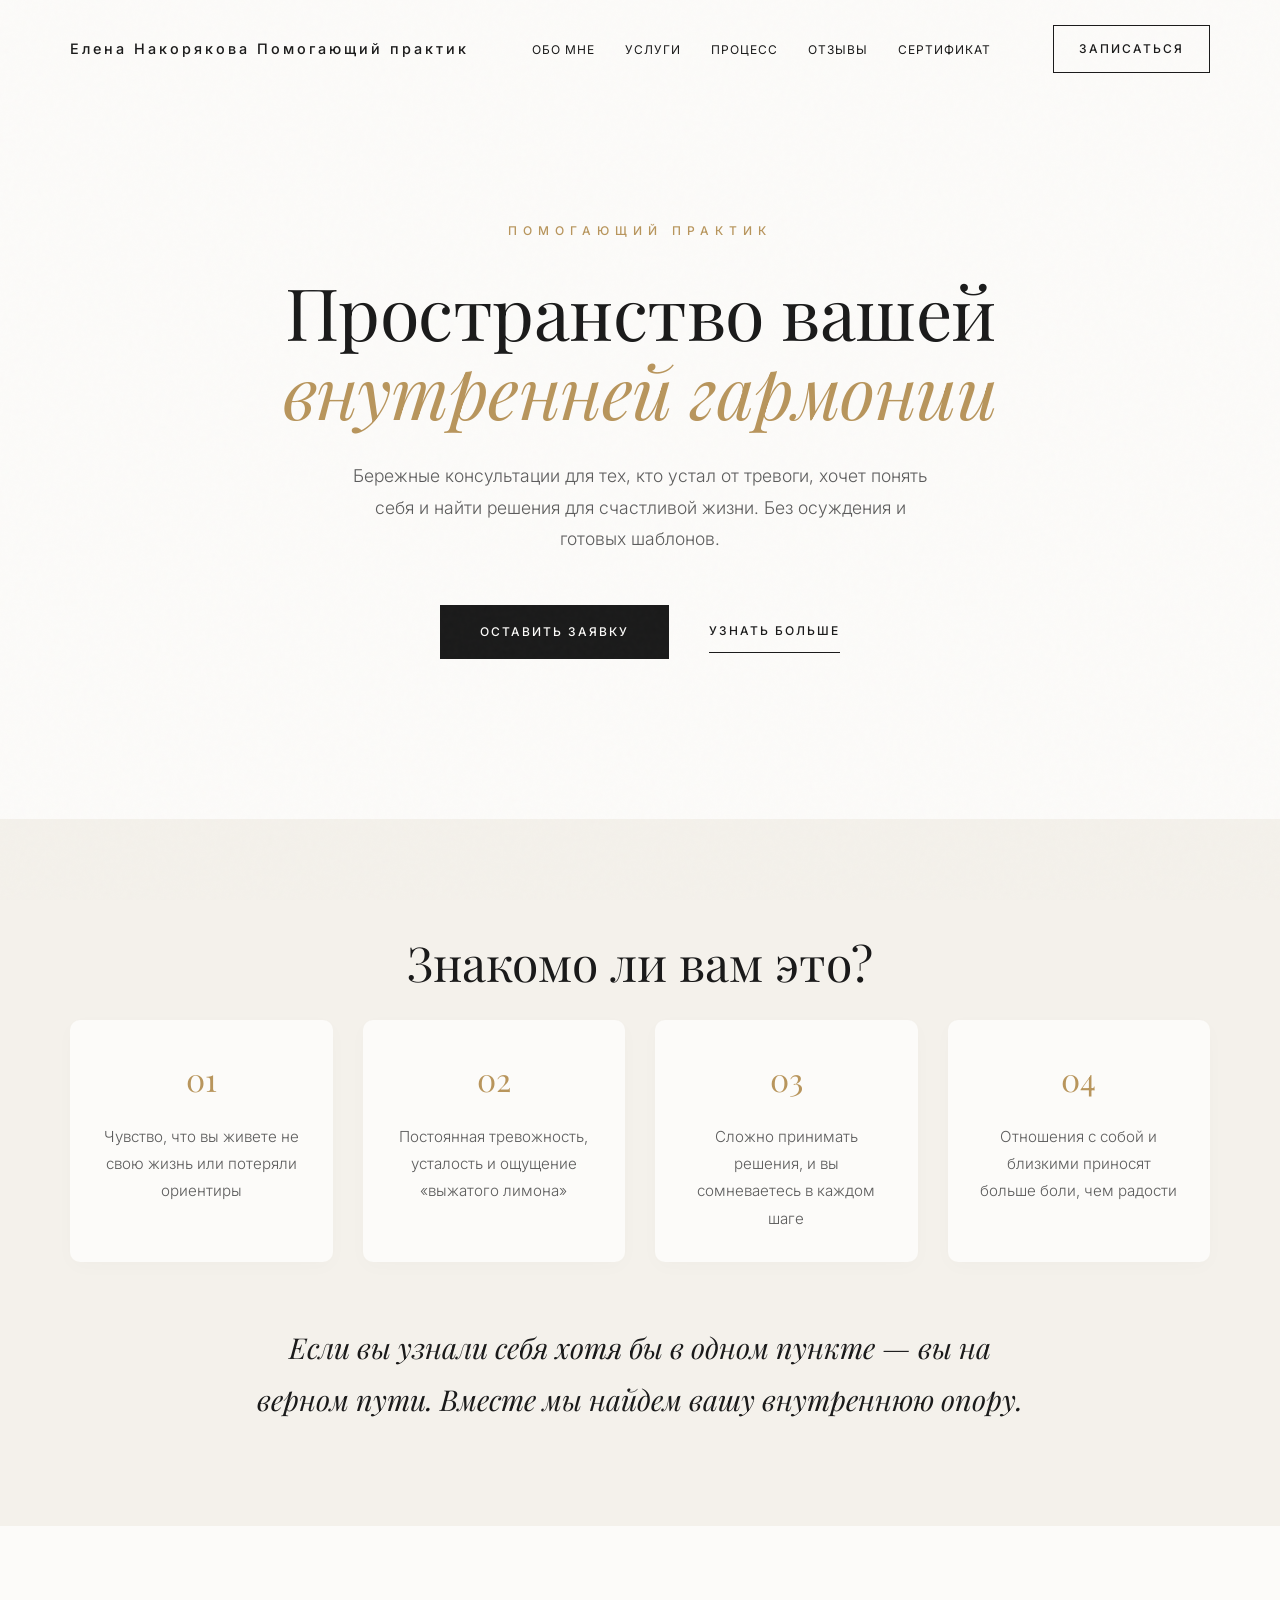
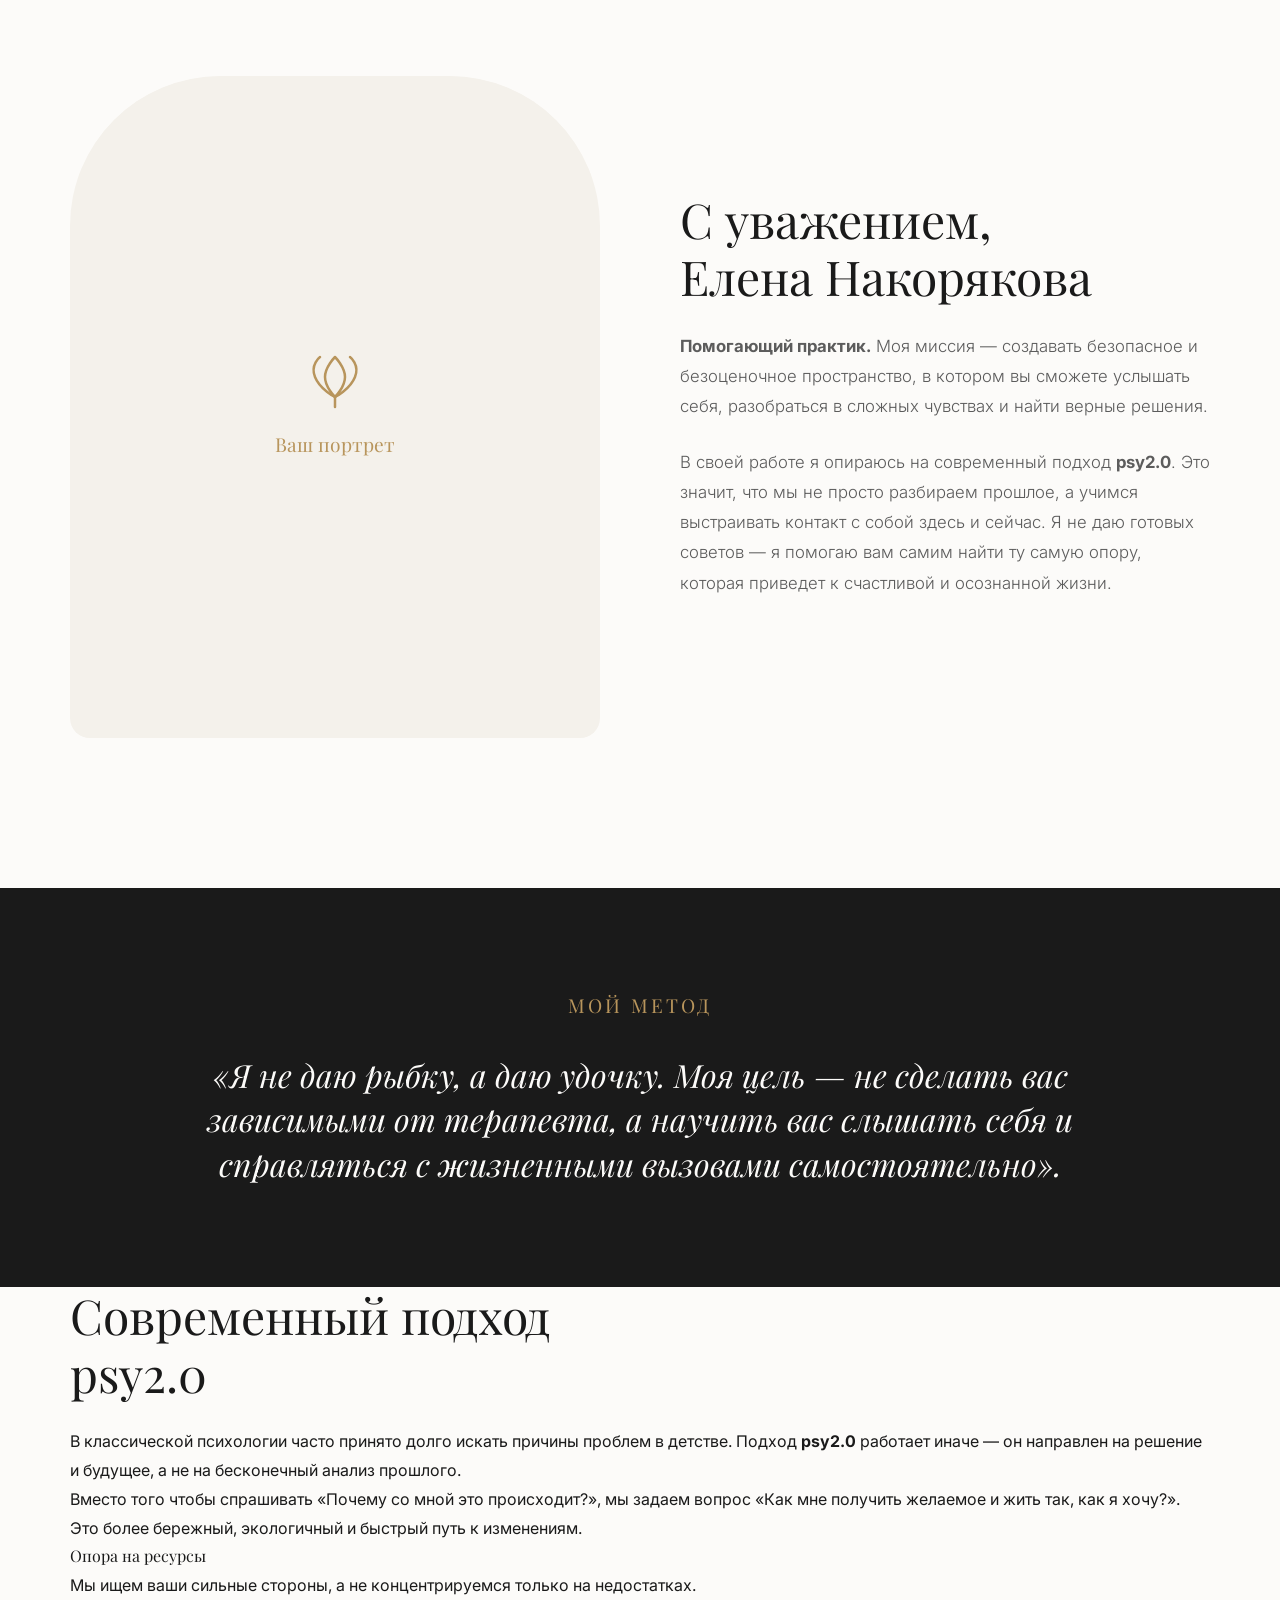
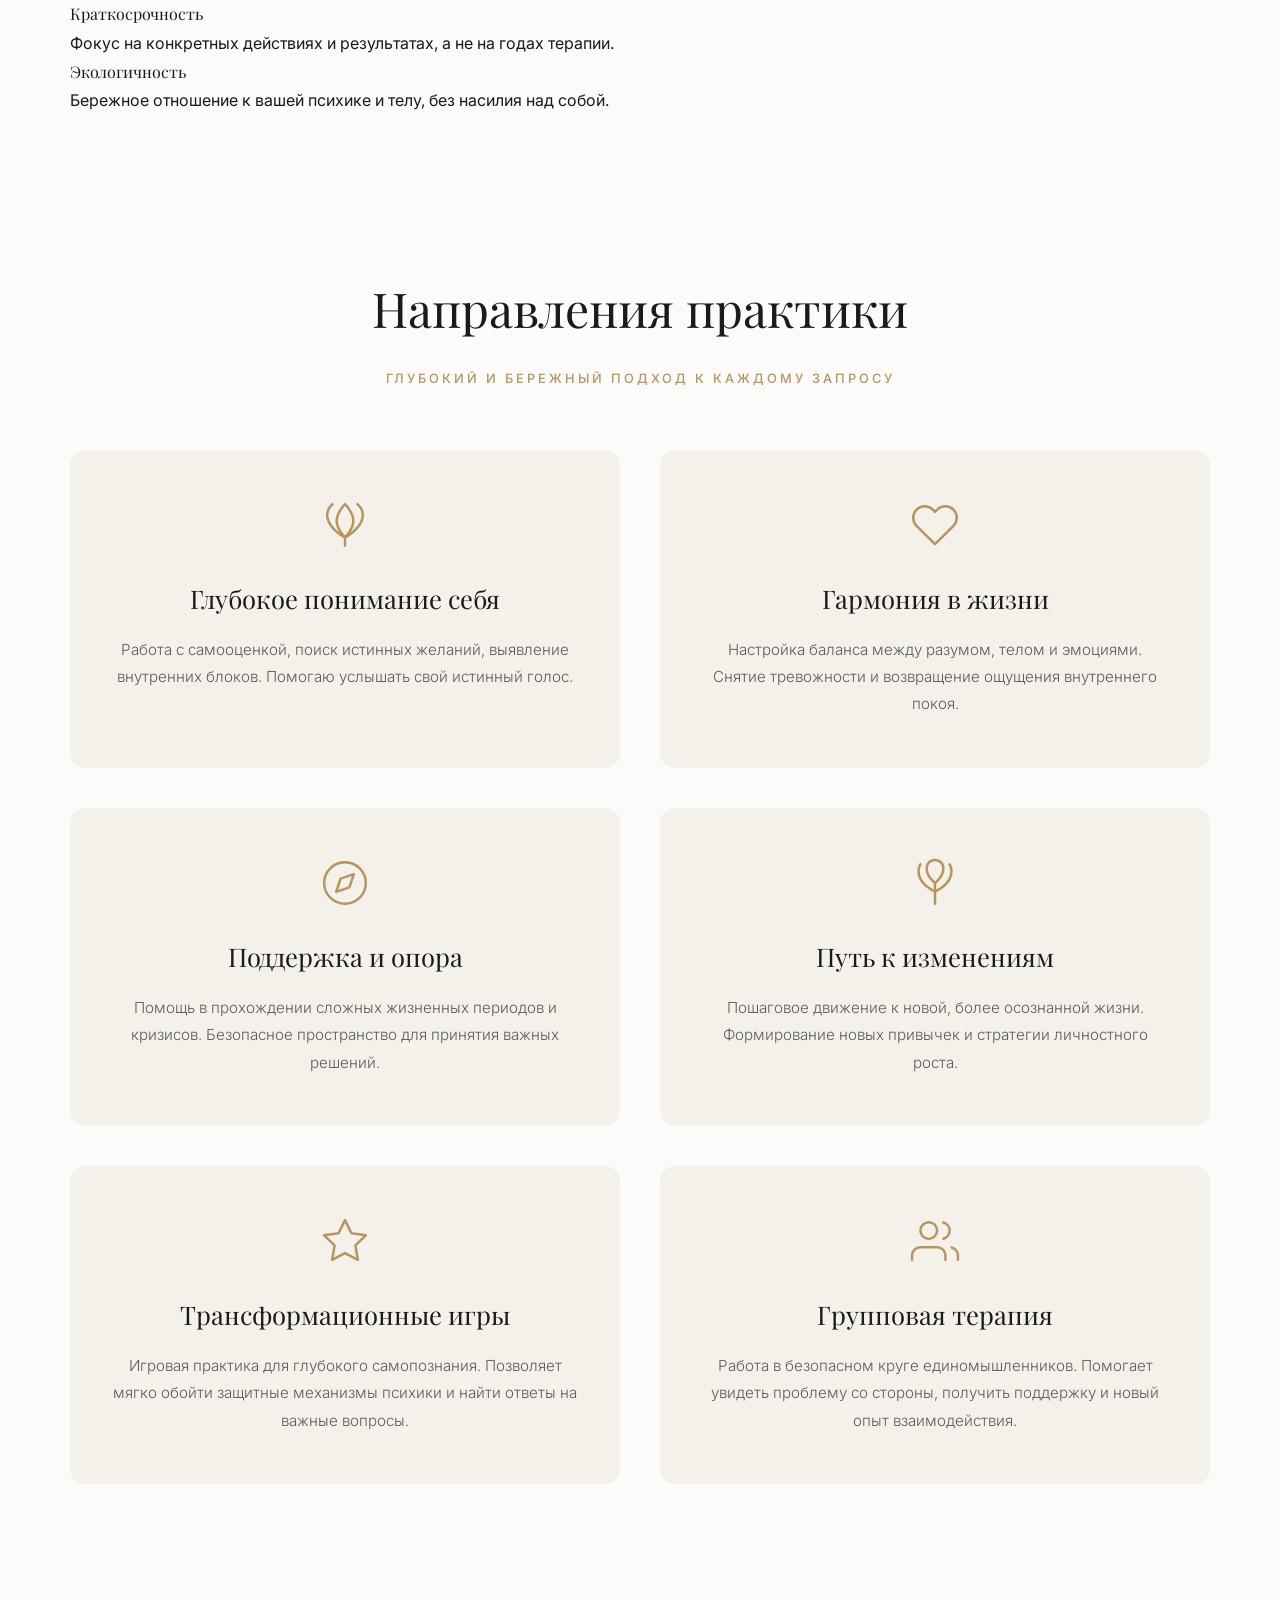
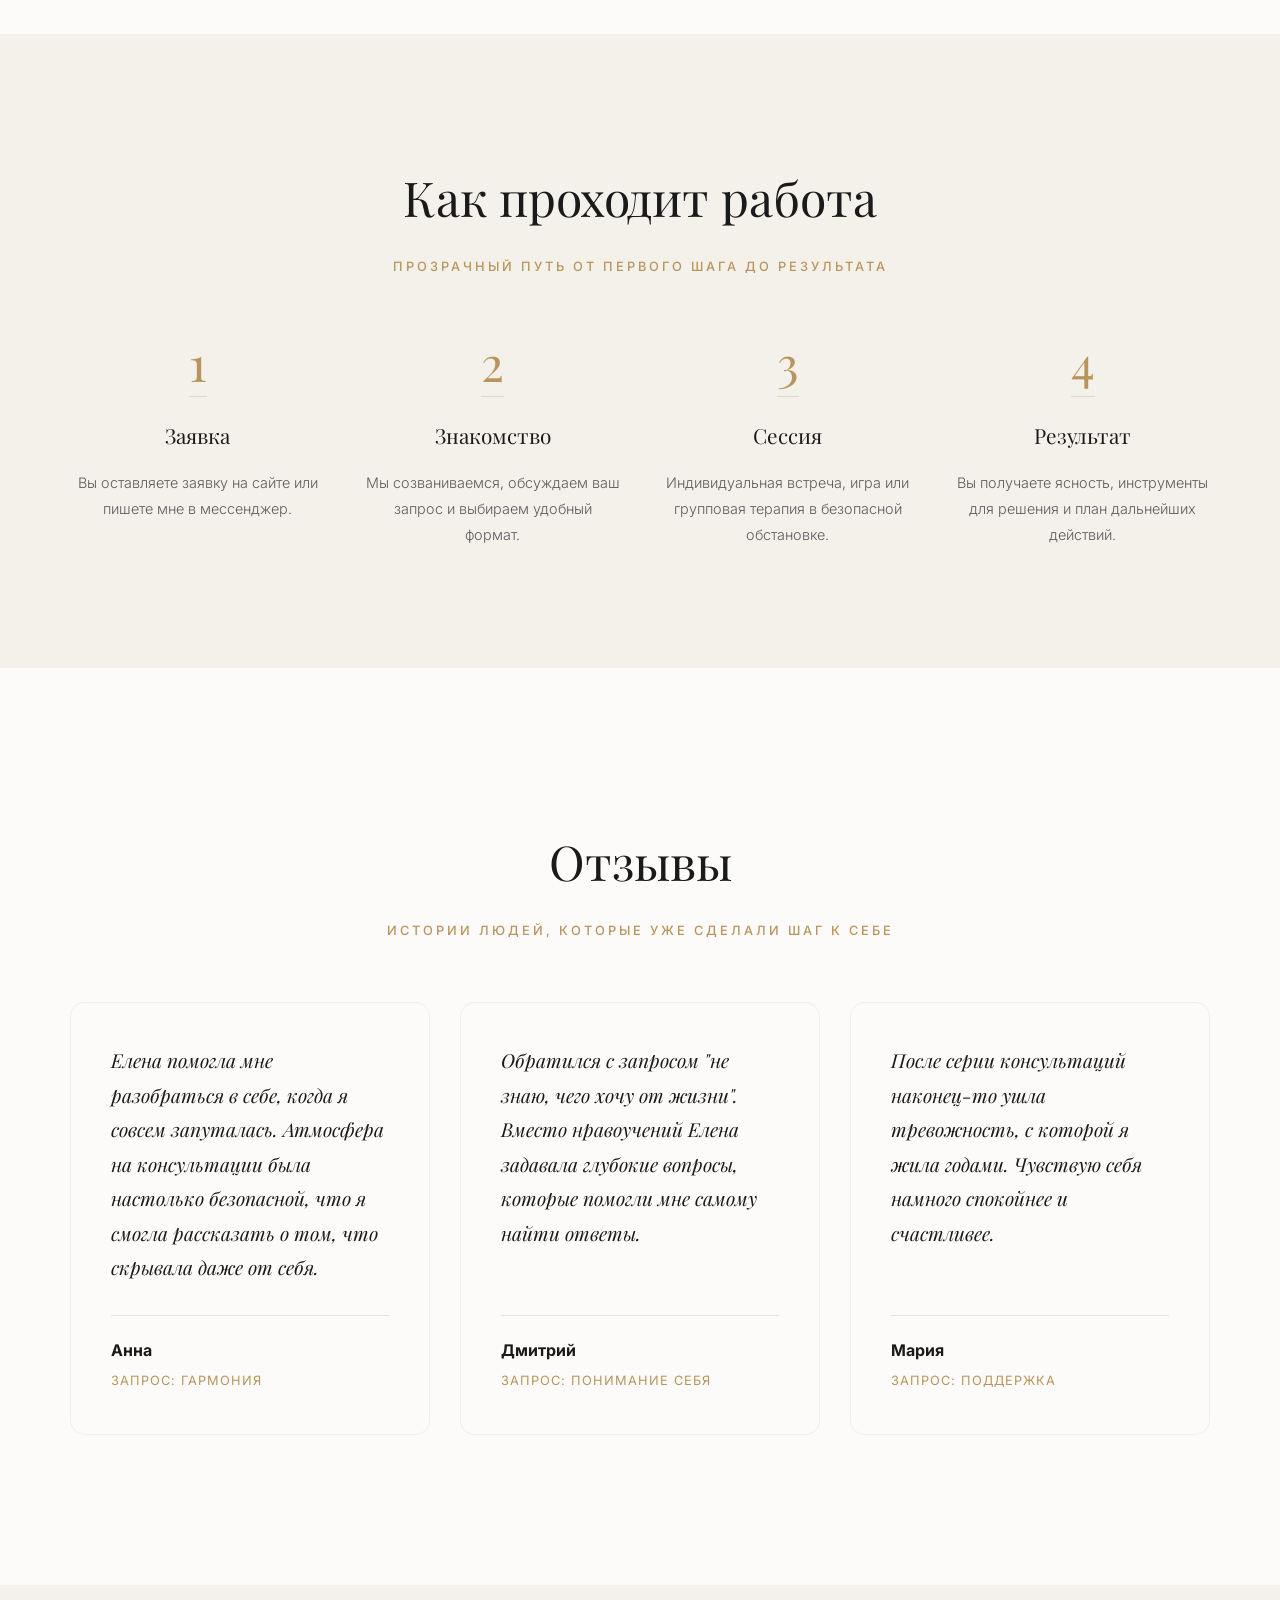
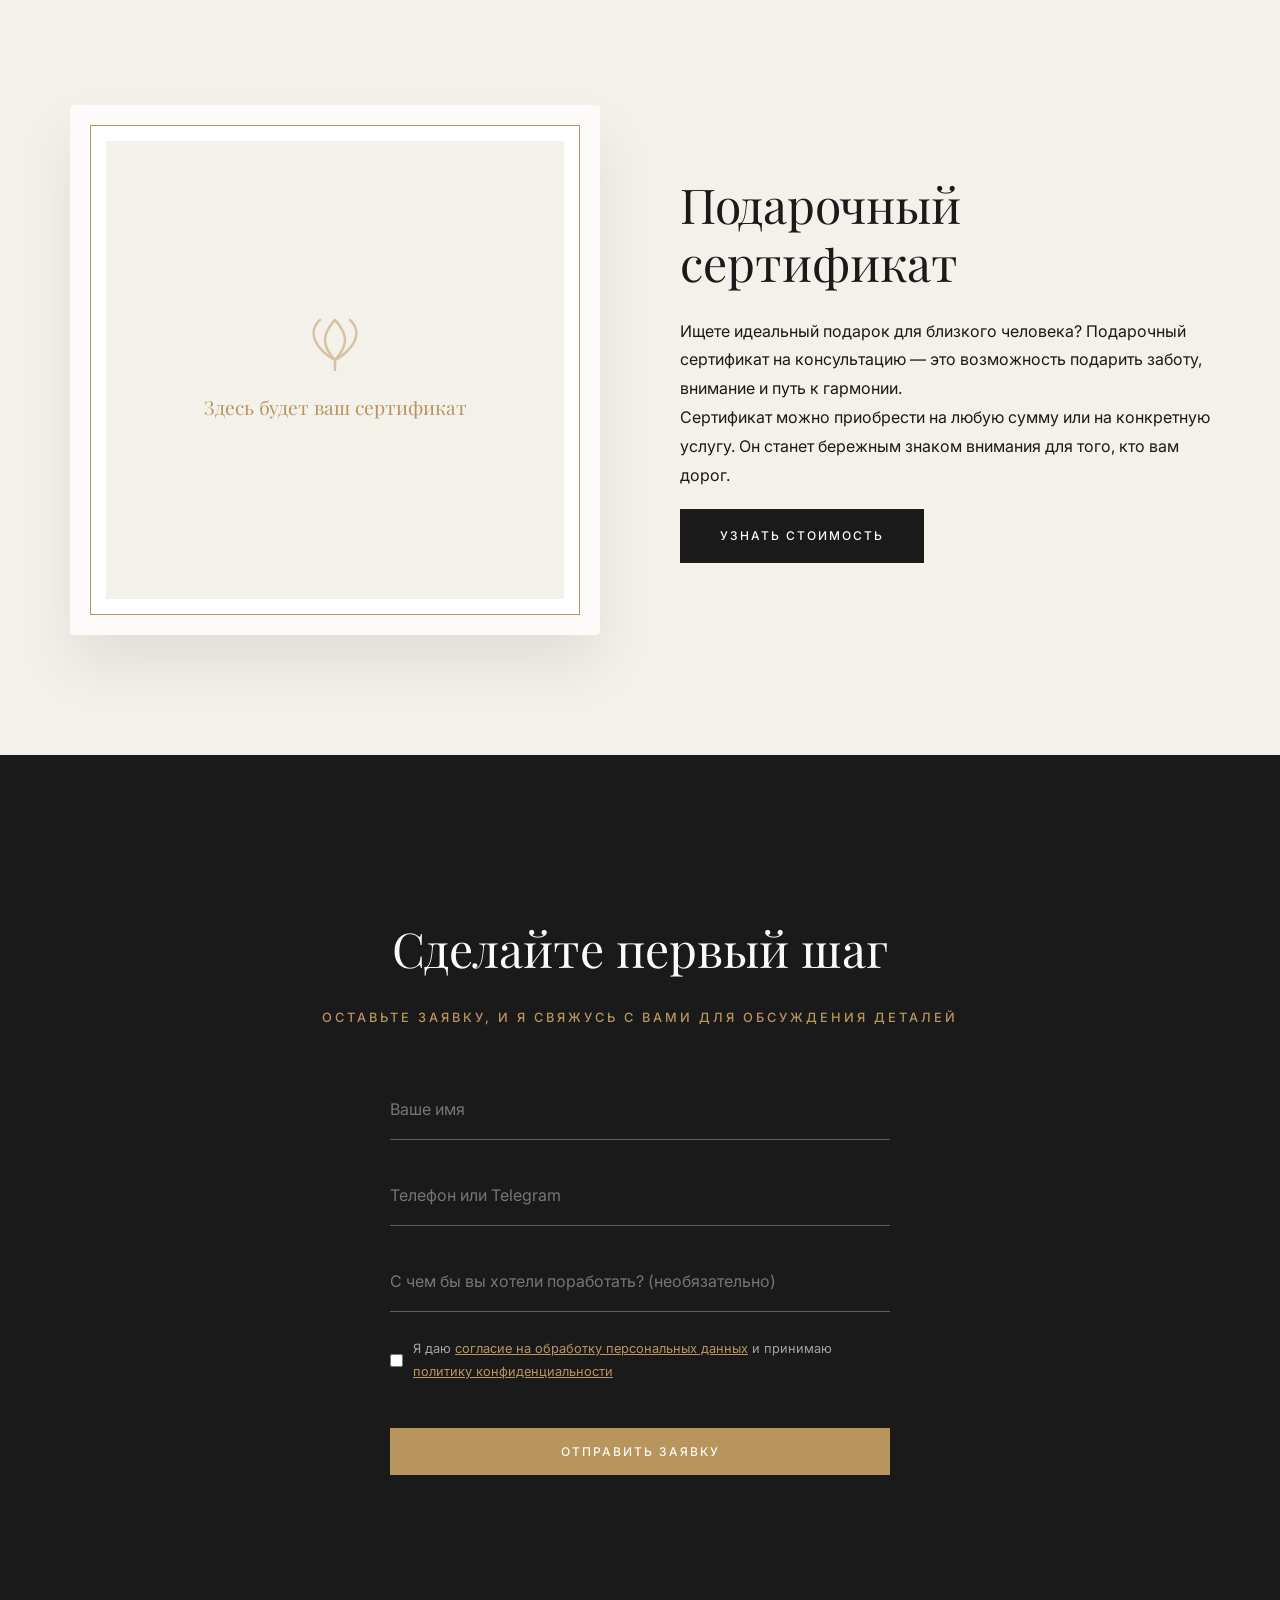
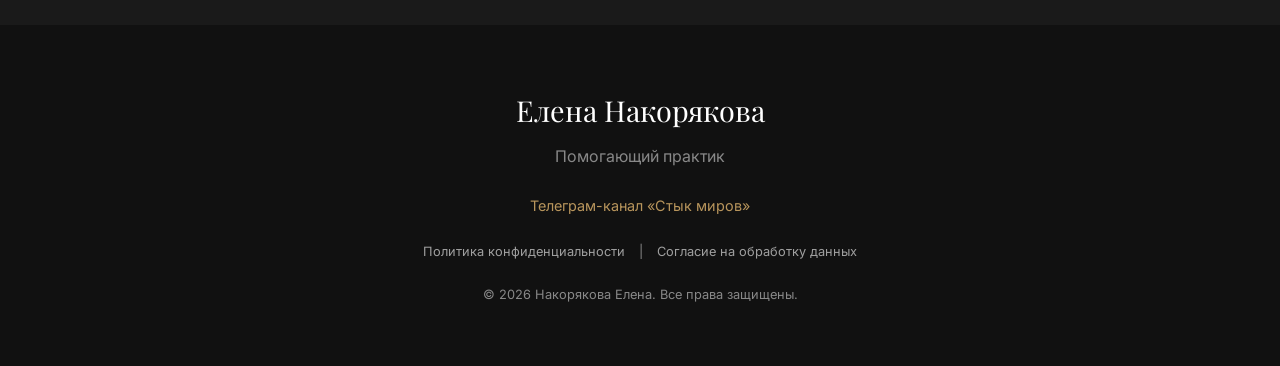
==== index.html @ 458c8187 "Дополнение psy2.0" ====
<!DOCTYPE html>
<html lang="ru">
<head>
    <meta charset="UTF-8">
    <meta name="viewport" content="width=device-width, initial-scale=1.0">
    <title>Елена Накорякова | Помогающий практик</title>
    
    <link rel="stylesheet" href="style.css">
    
    <link rel="preconnect" href="https://fonts.googleapis.com">
    <link rel="preconnect" href="https://fonts.gstatic.com" crossorigin>
    <link href="https://fonts.googleapis.com/css2?family=Inter:wght@300;400;500&family=Playfair+Display:ital,wght@0,400;0,500;0,600;1,400&display=swap" rel="stylesheet">
</head>
<body>

    <div class="bg-texture"></div>

    <!-- НАВИГАЦИЯ -->
    <nav id="navbar">
        <div class="container nav-content">
            <div class="logo">
                <span class="logo-name">Елена Накорякова</span>
                <span class="logo-sub">Помогающий практик</span>
            </div>
            <ul class="nav-links">
                <li><a href="#about">Обо мне</a></li>
                <li><a href="#services">Услуги</a></li>
                <li><a href="#process">Процесс</a></li>
                <li><a href="#reviews">Отзывы</a></li>
                <li><a href="#certificate">Сертификат</a></li>
            </ul>
            <a href="#contact" class="btn btn-nav">Записаться</a>
        </div>
    </nav>

    <!-- ГЛАВНЫЙ ЭКРАН -->
    <header class="hero" id="home">
        <div class="container hero-content reveal">
            <p class="hero-tagline">Помогающий практик</p>
            <h1>Пространство вашей <br><span class="italic-accent">внутренней гармонии</span></h1>
            <p class="hero-subtitle">Бережные консультации для тех, кто устал от тревоги, хочет понять себя и найти решения для счастливой жизни. Без осуждения и готовых шаблонов.</p>
            <div class="hero-buttons">
                <a href="#contact" class="btn btn-primary">Оставить заявку</a>
                <a href="#about" class="btn btn-text">Узнать больше</a>
            </div>
        </div>
    </header>

    <!-- ЭМПАТИЯ -->
    <section class="empathy">
        <div class="container reveal">
            <h2 class="section-title">Знакомо ли вам это?</h2>
            <div class="empathy-grid">
                <div class="empathy-item">
                    <span class="empathy-mark">01</span>
                    <p>Чувство, что вы живете не свою жизнь или потеряли ориентиры</p>
                </div>
                <div class="empathy-item">
                    <span class="empathy-mark">02</span>
                    <p>Постоянная тревожность, усталость и ощущение «выжатого лимона»</p>
                </div>
                <div class="empathy-item">
                    <span class="empathy-mark">03</span>
                    <p>Сложно принимать решения, и вы сомневаетесь в каждом шаге</p>
                </div>
                <div class="empathy-item">
                    <span class="empathy-mark">04</span>
                    <p>Отношения с собой и близкими приносят больше боли, чем радости</p>
                </div>
            </div>
            <p class="empathy-outro">Если вы узнали себя хотя бы в одном пункте — вы на верном пути. Вместе мы найдем вашу внутреннюю опору.</p>
        </div>
    </section>

    <!-- ОБО МНЕ -->
    <section class="about" id="about">
        <div class="container about-grid reveal">
            <div class="about-image">
                <div class="image-placeholder">
                    <svg viewBox="0 0 24 24" fill="none" stroke="currentColor" stroke-width="1" stroke-linecap="round" stroke-linejoin="round"><path d="M12 2C12 2 16 6 16 10C16 14 12 18 12 18C12 18 8 14 8 10C8 6 12 2 12 2Z"/><path d="M12 18C12 18 18 15 20 10C22 5 18 2 18 2"/><path d="M12 18C12 18 6 15 4 10C2 5 6 2 6 2"/><path d="M12 22V18"/></svg>
                    <span>Ваш портрет</span>
                </div>
            </div>
            <div class="about-text">
                <h2 class="section-title-left">С уважением, <br>Елена Накорякова</h2>
                <p class="about-desc"><strong>Помогающий практик.</strong> Моя миссия — создавать безопасное и безоценочное пространство, в котором вы сможете услышать себя, разобраться в сложных чувствах и найти верные решения.</p>
                <p class="about-desc">В своей работе я опираюсь на современный подход <strong>psy2.0</strong>. Это значит, что мы не просто разбираем прошлое, а учимся выстраивать контакт с собой здесь и сейчас. Я не даю готовых советов — я помогаю вам самим найти ту самую опору, которая приведет к счастливой и осознанной жизни.</p>
            </div>
        </div>
    </section>

    <!-- МЕТОД -->
    <section class="method" id="method">
        <div class="container reveal">
            <div class="method-box">
                <h2 class="method-title">Мой метод</h2>
                <p class="method-quote">«Я не даю рыбку, а даю удочку. Моя цель — не сделать вас зависимыми от терапевта, а научить вас слышать себя и справляться с жизненными вызовами самостоятельно».</p>
            </div>
        </div>
    </section>

    <!-- НОВЫЙ БЛОК: ПОДХОД PSY2.0 -->
    <section class="psy-approach">
        <div class="container reveal">
            <div class="psy-grid">
                <div class="psy-text">
                    <h2 class="section-title-left">Современный подход <br><span class="gold-text">psy2.0</span></h2>
                    <p class="about-desc">В классической психологии часто принято долго искать причины проблем в детстве. Подход <strong>psy2.0</strong> работает иначе — он направлен на решение и будущее, а не на бесконечный анализ прошлого.</p>
                    <p class="about-desc">Вместо того чтобы спрашивать «Почему со мной это происходит?», мы задаем вопрос «Как мне получить желаемое и жить так, как я хочу?». Это более бережный, экологичный и быстрый путь к изменениям.</p>
                </div>
                <div class="psy-features">
                    <div class="psy-feature-item">
                        <h4>Опора на ресурсы</h4>
                        <p>Мы ищем ваши сильные стороны, а не концентрируемся только на недостатках.</p>
                    </div>
                    <div class="psy-feature-item">
                        <h4>Краткосрочность</h4>
                        <p>Фокус на конкретных действиях и результатах, а не на годах терапии.</p>
                    </div>
                    <div class="psy-feature-item">
                        <h4>Экологичность</h4>
                        <p>Бережное отношение к вашей психике и телу, без насилия над собой.</p>
                    </div>
                </div>
            </div>
        </div>
    </section>

    <!-- ОБНОВЛЕННЫЕ УСЛУГИ (6 карточек) -->
    <section class="services" id="services">
        <div class="container">
            <div class="section-header reveal">
                <h2 class="section-title">Направления практики</h2>
                <p class="section-subtitle">Глубокий и бережный подход к каждому запросу</p>
            </div>
            
            <div class="services-grid">
                <!-- 1 -->
                <div class="service-card reveal">
                    <div class="service-icon">
                        <svg viewBox="0 0 24 24" fill="none" stroke="currentColor" stroke-width="1.2" stroke-linecap="round" stroke-linejoin="round"><path d="M12 2C12 2 16 6 16 10C16 14 12 18 12 18C12 18 8 14 8 10C8 6 12 2 12 2Z"/><path d="M12 18C12 18 18 15 20 10C22 5 18 2 18 2"/><path d="M12 18C12 18 6 15 4 10C2 5 6 2 6 2"/><path d="M12 22V18"/></svg>
                    </div>
                    <h3>Глубокое понимание себя</h3>
                    <p>Работа с самооценкой, поиск истинных желаний, выявление внутренних блоков. Помогаю услышать свой истинный голос.</p>
                </div>

                <!-- 2 -->
                <div class="service-card reveal" style="transition-delay: 100ms;">
                    <div class="service-icon">
                        <svg viewBox="0 0 24 24" fill="none" stroke="currentColor" stroke-width="1.2" stroke-linecap="round" stroke-linejoin="round"><path d="M20.84 4.61a5.5 5.5 0 0 0-7.78 0L12 5.67l-1.06-1.06a5.5 5.5 0 0 0-7.78 7.78l1.06 1.06L12 21.23l7.78-7.78 1.06-1.06a5.5 5.5 0 0 0 0-7.78z"/></svg>
                    </div>
                    <h3>Гармония в жизни</h3>
                    <p>Настройка баланса между разумом, телом и эмоциями. Снятие тревожности и возвращение ощущения внутреннего покоя.</p>
                </div>

                <!-- 3 -->
                <div class="service-card reveal" style="transition-delay: 200ms;">
                    <div class="service-icon">
                        <svg viewBox="0 0 24 24" fill="none" stroke="currentColor" stroke-width="1.2" stroke-linecap="round" stroke-linejoin="round"><circle cx="12" cy="12" r="10"/><polygon points="16.24 7.76 14.12 14.12 7.76 16.24 9.88 9.88 16.24 7.76"/></svg>
                    </div>
                    <h3>Поддержка и опора</h3>
                    <p>Помощь в прохождении сложных жизненных периодов и кризисов. Безопасное пространство для принятия важных решений.</p>
                </div>

                <!-- 4 -->
                <div class="service-card reveal" style="transition-delay: 300ms;">
                    <div class="service-icon">
                        <svg viewBox="0 0 24 24" fill="none" stroke="currentColor" stroke-width="1.2" stroke-linecap="round" stroke-linejoin="round"><path d="M12 22V12"/><path d="M12 12C12 12 16 9 16 5C16 1 12 1 12 1C12 1 8 1 8 5C8 9 12 12 12 12Z"/><path d="M12 16C12 16 17 14 19 10C21 6 19 3 19 3"/><path d="M12 16C12 16 7 14 5 10C3 6 5 3 5 3"/></svg>
                    </div>
                    <h3>Путь к изменениям</h3>
                    <p>Пошаговое движение к новой, более осознанной жизни. Формирование новых привычек и стратегии личностного роста.</p>
                </div>

                <!-- 5 -->
                <div class="service-card reveal" style="transition-delay: 400ms;">
                    <div class="service-icon">
                        <svg viewBox="0 0 24 24" fill="none" stroke="currentColor" stroke-width="1.2" stroke-linecap="round" stroke-linejoin="round"><polygon points="12 2 15.09 8.26 22 9.27 17 14.14 18.18 21.02 12 17.77 5.82 21.02 7 14.14 2 9.27 8.91 8.26 12 2"></polygon></svg>
                    </div>
                    <h3>Трансформационные игры</h3>
                    <p>Игровая практика для глубокого самопознания. Позволяет мягко обойти защитные механизмы психики и найти ответы на важные вопросы.</p>
                </div>

                <!-- 6 -->
                <div class="service-card reveal" style="transition-delay: 500ms;">
                    <div class="service-icon">
                        <svg viewBox="0 0 24 24" fill="none" stroke="currentColor" stroke-width="1.2" stroke-linecap="round" stroke-linejoin="round"><path d="M17 21v-2a4 4 0 0 0-4-4H5a4 4 0 0 0-4 4v2"></path><circle cx="9" cy="7" r="4"></circle><path d="M23 21v-2a4 4 0 0 0-3-3.87"></path><path d="M16 3.13a4 4 0 0 1 0 7.75"></path></svg>
                    </div>
                    <h3>Групповая терапия</h3>
                    <p>Работа в безопасном круге единомышленников. Помогает увидеть проблему со стороны, получить поддержку и новый опыт взаимодействия.</p>
                </div>
            </div>
        </div>
    </section>

    <!-- КАК ПРОХОДИТ -->
    <section class="process" id="process">
        <div class="container">
            <div class="section-header reveal">
                <h2 class="section-title">Как проходит работа</h2>
                <p class="section-subtitle">Прозрачный путь от первого шага до результата</p>
            </div>
            <div class="process-steps reveal">
                <div class="step">
                    <div class="step-num">1</div>
                    <h4>Заявка</h4>
                    <p>Вы оставляете заявку на сайте или пишете мне в мессенджер.</p>
                </div>
                <div class="step">
                    <div class="step-num">2</div>
                    <h4>Знакомство</h4>
                    <p>Мы созваниваемся, обсуждаем ваш запрос и выбираем удобный формат.</p>
                </div>
                <div class="step">
                    <div class="step-num">3</div>
                    <h4>Сессия</h4>
                    <p>Индивидуальная встреча, игра или групповая терапия в безопасной обстановке.</p>
                </div>
                <div class="step">
                    <div class="step-num">4</div>
                    <h4>Результат</h4>
                    <p>Вы получаете ясность, инструменты для решения и план дальнейших действий.</p>
                </div>
            </div>
        </div>
    </section>

    <!-- ОТЗЫВЫ -->
    <section class="reviews" id="reviews">
        <div class="container">
            <div class="section-header reveal">
                <h2 class="section-title">Отзывы</h2>
                <p class="section-subtitle">Истории людей, которые уже сделали шаг к себе</p>
            </div>
            <div class="reviews-grid">
                <div class="review-card reveal">
                    <p class="review-text">Елена помогла мне разобраться в себе, когда я совсем запуталась. Атмосфера на консультации была настолько безопасной, что я смогла рассказать о том, что скрывала даже от себя.</p>
                    <div class="review-author">
                        <strong>Анна</strong>
                        <span>Запрос: Гармония</span>
                    </div>
                </div>
                <div class="review-card reveal" style="transition-delay: 100ms;">
                    <p class="review-text">Обратился с запросом "не знаю, чего хочу от жизни". Вместо нравоучений Елена задавала глубокие вопросы, которые помогли мне самому найти ответы.</p>
                    <div class="review-author">
                        <strong>Дмитрий</strong>
                        <span>Запрос: Понимание себя</span>
                    </div>
                </div>
                <div class="review-card reveal" style="transition-delay: 200ms;">
                    <p class="review-text">После серии консультаций наконец-то ушла тревожность, с которой я жила годами. Чувствую себя намного спокойнее и счастливее.</p>
                    <div class="review-author">
                        <strong>Мария</strong>
                        <span>Запрос: Поддержка</span>
                    </div>
                </div>
            </div>
        </div>
    </section>

    <!-- СЕРТИФИКАТ -->
    <section class="certificate-section" id="certificate">
        <div class="container reveal">
            <div class="certificate-grid">
                <div class="cert-image-wrapper">
                    <div class="cert-frame">
                        <!-- <img src="ваш-сертификат.jpg" alt="Подарочный сертификат"> -->
                        <div class="cert-placeholder">
                            <svg viewBox="0 0 24 24" fill="none" stroke="currentColor" stroke-width="1" stroke-linecap="round" stroke-linejoin="round"><path d="M12 2C12 2 16 6 16 10C16 14 12 18 12 18C12 18 8 14 8 10C8 6 12 2 12 2Z"/><path d="M12 18C12 18 18 15 20 10C22 5 18 2 18 2"/><path d="M12 18C12 18 6 15 4 10C2 5 6 2 6 2"/><path d="M12 22V18"/></svg>
                            <span>Здесь будет ваш сертификат</span>
                        </div>
                    </div>
                </div>
                <div class="cert-text">
                    <h2 class="section-title-left">Подарочный сертификат</h2>
                    <p class="about-desc">Ищете идеальный подарок для близкого человека? Подарочный сертификат на консультацию — это возможность подарить заботу, внимание и путь к гармонии.</p>
                    <p class="about-desc">Сертификат можно приобрести на любую сумму или на конкретную услугу. Он станет бережным знаком внимания для того, кто вам дорог.</p>
                    <a href="#contact" class="btn btn-primary" style="margin-top: 20px;">Узнать стоимость</a>
                </div>
            </div>
        </div>
    </section>

    <!-- ФОРМА -->
    <section class="contact" id="contact">
        <div class="container contact-container reveal">
            <h2 class="section-title">Сделайте первый шаг</h2>
            <p class="section-subtitle">Оставьте заявку, и я свяжусь с вами для обсуждения деталей</p>
            
            <form class="contact-form" id="consultationForm" action="https://formsubmit.co/e_nakoryakova@mail.ru" method="POST">
                <input type="hidden" name="_subject" value="Новая заявка с сайта">
                <input type="hidden" name="_captcha" value="false">
                <input type="hidden" name="_template" value="table">

                <div class="input-group">
                    <input type="text" id="name" name="Имя" placeholder="Ваше имя" required>
                </div>
                <div class="input-group">
                    <input type="tel" id="phone" name="Контакт" placeholder="Телефон или Telegram" required>
                </div>
                <div class="input-group">
                    <input type="text" id="message" name="Запрос" placeholder="С чем бы вы хотели поработать? (необязательно)">
                </div>
                
                <div class="checkbox-group">
                    <input type="checkbox" id="agree" name="Согласие" value="Да" required>
                    <label for="agree">Я даю <a href="consent.html" target="_blank">согласие на обработку персональных данных</a> и принимаю <a href="privacy.html" target="_blank">политику конфиденциальности</a></label>
                </div>

                <button type="submit" class="btn btn-primary btn-submit">Отправить заявку</button>
            </form>
        </div>
    </section>

    <!-- ПОДВАЛ -->
    <footer>
        <div class="container footer-content">
            <div class="footer-logo">
                <h3>Елена Накорякова</h3>
                <p>Помогающий практик</p>
            </div>
            <div class="footer-telegram">
                <a href="https://t.me/seamofworlds" target="_blank">Телеграм-канал «Стык миров»</a>
            </div>
            <div class="footer-legal">
                <a href="privacy.html">Политика конфиденциальности</a>
                <span>|</span>
                <a href="consent.html">Согласие на обработку данных</a>
            </div>
            <div class="footer-copy">
                <p>&copy; 2026 Накорякова Елена. Все права защищены.</p>
            </div>
        </div>
    </footer>

    <!-- МОДАЛЬНОЕ ОКНО -->
    <div class="modal" id="successModal">
        <div class="modal-content">
            <h3>Заявка отправлена</h3>
            <p>Спасибо за доверие. Я свяжусь с вами в ближайшее время.</p>
            <button class="btn btn-primary" onclick="closeModal()">Закрыть</button>
        </div>
    </div>

    <script src="script.js"></script>
</body>
</html>
---- style.css ----
:root {
    --bg-main: #fcfbf9;
    --bg-alt: #f4f1eb;
    --text-dark: #1a1a1a;
    --text-light: #5c5c5c;
    --gold: #b8955c;
    
    --font-serif: 'Playfair Display', serif;
    --font-sans: 'Inter', sans-serif;
}

* { margin: 0; padding: 0; box-sizing: border-box; }
html { scroll-behavior: smooth; }

body {
    font-family: var(--font-sans);
    background-color: var(--bg-main);
    color: var(--text-dark);
    line-height: 1.8;
    overflow-x: hidden;
    -webkit-font-smoothing: antialiased;
}

.bg-texture {
    position: fixed; top: 0; left: 0; width: 100%; height: 100%;
    background-image: url('data:image/svg+xml;utf8,%3Csvg viewBox="0 0 200 200" xmlns="http://www.w3.org/2000/svg"%3E%3Cfilter id="noiseFilter"%3E%3CfeTurbulence type="fractalNoise" baseFrequency="0.8" numOctaves="3" stitchTiles="stitch"/%3E%3C/filter%3E%3Crect width="100%25" height="100%25" filter="url(%23noiseFilter)" opacity="0.02"/%3E%3C/svg%3E');
    pointer-events: none; z-index: 9999;
}

h1, h2, h3, h4 { font-family: var(--font-serif); font-weight: 400; color: var(--text-dark); }
.container { max-width: 1200px; margin: 0 auto; padding: 0 30px; position: relative; z-index: 1; }
.italic-accent { font-style: italic; color: var(--gold); }

/* НАВИГАЦИЯ */
#navbar { position: fixed; top: 0; width: 100%; padding: 25px 0; background: rgba(252, 251, 249, 0.95); backdrop-filter: blur(10px); z-index: 100; transition: all 0.4s ease; }
#navbar.scrolled { padding: 15px 0; border-bottom: 1px solid rgba(184, 149, 92, 0.15); }
.nav-content { display: flex; justify-content: space-between; align-items: center; }
.logo { font-family: var(--font-sans); font-size: 0.9rem; color: var(--text-dark); font-weight: 500; letter-spacing: 3px;}
.nav-links { display: flex; list-style: none; gap: 30px; }
.nav-links a { color: var(--text-dark); text-decoration: none; font-size: 0.75rem; font-weight: 400; text-transform: uppercase; letter-spacing: 1px; transition: color 0.3s ease; }
.nav-links a:hover { color: var(--gold); }

/* КНОПКИ */
.btn { display: inline-block; padding: 16px 40px; text-decoration: none; font-family: var(--font-sans); font-size: 0.75rem; font-weight: 500; letter-spacing: 2px; transition: all 0.4s ease; cursor: pointer; text-transform: uppercase; border: none; text-align: center;}
.btn-primary { background: var(--text-dark); color: var(--bg-main); }
.btn-primary:hover { background: var(--gold); color: #fff; }
.btn-text { background: transparent; color: var(--text-dark); border-bottom: 1px solid var(--text-dark); padding: 10px 0; margin-left: 20px;}
.btn-text:hover { color: var(--gold); border-color: var(--gold); }
.btn-nav { padding: 12px 25px; border: 1px solid var(--text-dark); background: transparent; color: var(--text-dark); }
.btn-nav:hover { background: var(--text-dark); color: var(--bg-main); }

/* ГЛАВНЫЙ ЭКРАН */
.hero { padding: 220px 0 160px 0; text-align: center; }
.hero-tagline { color: var(--gold); text-transform: uppercase; letter-spacing: 6px; font-size: 0.75rem; margin-bottom: 30px; font-weight: 500; }
.hero h1 { font-size: 4.5rem; line-height: 1.1; margin-bottom: 30px; letter-spacing: -0.5px; }
.hero-subtitle { font-size: 1.1rem; max-width: 600px; margin: 0 auto 50px auto; color: var(--text-light); font-weight: 300; }
.hero-buttons { display: flex; gap: 20px; justify-content: center; align-items: center; }

/* ОБЩИЕ ЗАГОЛОВКИ */
.section-header { text-align: center; margin-bottom: 60px; }
.section-title { text-align: center; font-size: 3rem; margin-bottom: 15px; }
.section-subtitle { text-align: center; color: var(--gold); font-size: 0.8rem; letter-spacing: 3px; text-transform: uppercase; margin-bottom: 50px; font-weight: 500;}
.section-title-left { font-size: 3rem; margin-bottom: 25px; line-height: 1.2; }

/* ЭМПАТИЯ */
.empathy { padding: 100px 0; background: var(--bg-alt); }
.empathy-grid { display: grid; grid-template-columns: repeat(auto-fit, minmax(220px, 1fr)); gap: 30px; margin-bottom: 60px; }
.empathy-item { background: var(--bg-main); padding: 30px; border-radius: 10px; box-shadow: 0 5px 20px rgba(0,0,0,0.02); text-align: center; }
.empathy-mark { font-family: var(--font-serif); font-size: 2rem; color: var(--gold); display: block; margin-bottom: 15px; }
.empathy-item p { font-size: 0.95rem; color: var(--text-light); font-weight: 300; }
.empathy-outro { font-family: var(--font-serif); font-size: 1.8rem; color: var(--text-dark); font-style: italic; text-align: center; max-width: 800px; margin: 0 auto;}

/* ОБО МНЕ */
.about { padding: 150px 0; }
.about-grid { display: grid; grid-template-columns: 1fr 1fr; gap: 80px; align-items: center; }
.image-placeholder { width: 100%; aspect-ratio: 4/5; background: var(--bg-alt); display: flex; flex-direction: column; align-items: center; justify-content: center; color: var(--gold); font-family: var(--font-serif); font-size: 1.2rem; border-radius: 150px 150px 20px 20px; }
.image-placeholder svg { width: 60px; height: 60px; margin-bottom: 15px; }
.about-text p { color: var(--text-light); margin-bottom: 25px; font-size: 1.05rem; font-weight: 300; }

/* МЕТОД */
.method { padding: 100px 0; background: var(--text-dark); color: var(--bg-main); text-align: center;}
.method-title { color: var(--gold); font-size: 1.2rem; text-transform: uppercase; letter-spacing: 3px; margin-bottom: 30px;}
.method-quote { font-family: var(--font-serif); font-size: 2rem; line-height: 1.4; color: var(--bg-main); max-width: 900px; margin: 0 auto; font-style: italic; font-weight: 300;}

/* УСЛУГИ */
.services { padding: 150px 0; }
.services-grid { display: grid; grid-template-columns: repeat(2, 1fr); gap: 40px; }
.service-card { padding: 50px 40px; background: var(--bg-alt); border-radius: 15px; transition: all 0.4s ease; text-align: center; }
.service-card:hover { background: var(--bg-main); box-shadow: 0 20px 40px rgba(0,0,0,0.05); transform: translateY(-5px); }
.service-icon { width: 50px; height: 50px; color: var(--gold); margin: 0 auto 25px auto; }
.service-card h3 { font-size: 1.6rem; margin-bottom: 15px; }
.service-card p { color: var(--text-light); font-weight: 300; font-size: 0.95rem; }

/* ПРОЦЕСС */
.process { padding: 120px 0; background: var(--bg-alt); }
.process-steps { display: grid; grid-template-columns: repeat(auto-fit, minmax(200px, 1fr)); gap: 40px; }
.step { text-align: center; }
.step-num { font-family: var(--font-serif); font-size: 3rem; color: var(--gold); margin-bottom: 20px; line-height: 1; border-bottom: 1px solid rgba(184, 149, 92, 0.3); display: inline-block; padding-bottom: 10px; }
.step h4 { font-size: 1.3rem; margin-bottom: 15px; color: var(--text-dark); }
.step p { font-size: 0.9rem; color: var(--text-light); font-weight: 300; }

/* ОТЗЫВЫ */
.reviews { padding: 150px 0; }
.reviews-grid { display: grid; grid-template-columns: repeat(auto-fit, minmax(300px, 1fr)); gap: 30px; }
.review-card { background: var(--bg-main); border: 1px solid rgba(0,0,0,0.05); border-radius: 15px; padding: 40px; display: flex; flex-direction: column; justify-content: space-between; }
.review-text { font-family: var(--font-serif); font-size: 1.2rem; font-style: italic; color: var(--text-dark); margin-bottom: 30px; }
.review-author { border-top: 1px solid rgba(0,0,0,0.1); padding-top: 20px; }
.review-author strong { display: block; color: var(--text-dark); font-size: 1rem; }
.review-author span { color: var(--gold); font-size: 0.8rem; text-transform: uppercase; letter-spacing: 1px; }

/* СЕРТИФИКАТ */
.certificate-section { padding: 120px 0; background: var(--bg-alt); }
.certificate-grid { display: grid; grid-template-columns: 1fr 1fr; gap: 80px; align-items: center; }
.cert-image-wrapper { position: relative; padding: 20px; background: var(--bg-main); box-shadow: 0 30px 60px rgba(0,0,0,0.08); border-radius: 4px; }
.cert-frame { border: 1px solid var(--gold); padding: 15px; background: #fff; position: relative; }
.cert-frame img { width: 100%; height: auto; display: block; object-fit: cover; }
.cert-placeholder { width: 100%; aspect-ratio: 1/1; display: flex; flex-direction: column; align-items: center; justify-content: center; color: var(--gold); font-family: var(--font-serif); font-size: 1.2rem; text-align: center; background: var(--bg-alt); }
.cert-placeholder svg { width: 60px; height: 60px; margin-bottom: 15px; opacity: 0.5;}

/* ФОРМА */
.contact { padding: 150px 0; text-align: center; background: var(--text-dark); color: var(--bg-main);}
.contact .section-title { color: var(--bg-main); }
.contact .section-subtitle { color: var(--gold); }
.contact-form { max-width: 500px; margin: 0 auto; display: flex; flex-direction: column; gap: 25px; }
.input-group input { width: 100%; padding: 20px 0; background: transparent; border: none; border-bottom: 1px solid rgba(255,255,255,0.3); font-family: var(--font-sans); font-size: 1rem; color: var(--bg-main); transition: border-color 0.3s; }
.input-group input:focus { outline: none; border-bottom-color: var(--gold); }
.input-group input::placeholder { color: rgba(255,255,255,0.4); }
.checkbox-group { display: flex; align-items: center; gap: 10px; justify-content: center; font-size: 0.8rem; color: rgba(255,255,255,0.6); text-align: left;}
.checkbox-group a { color: var(--gold); text-decoration: underline; }
.btn-submit { width: 100%; margin-top: 20px; background: var(--gold); color: var(--bg-main); }
.btn-submit:hover { background: #fff; color: var(--text-dark); }

/* ПОДВАЛ */
footer { padding: 60px 0; background: #111; color: #888; text-align: center; }
.footer-logo h3 { font-family: var(--font-serif); font-size: 1.8rem; color: #fff; margin-bottom: 5px; }
.footer-telegram { margin: 20px 0; }
.footer-telegram a { color: var(--gold); text-decoration: none; font-size: 0.9rem; }
.footer-legal { margin-top: 20px; font-size: 0.8rem; color: rgba(255,255,255,0.5); }
.footer-legal a { color: rgba(255,255,255,0.6); text-decoration: none; transition: color 0.3s; }
.footer-legal a:hover { color: var(--gold); }
.footer-legal span { margin: 0 10px; }
.footer-copy { font-size: 0.8rem; margin-top: 20px; }

/* АНИМАЦИИ */
.reveal { opacity: 0; transform: translateY(40px); transition: all 1s cubic-bezier(0.2, 0.8, 0.2, 1); }
.reveal.active { opacity: 1; transform: translateY(0); }

/* МОДАЛЬНОЕ ОКНО */
.modal { display: none; position: fixed; top: 0; left: 0; width: 100%; height: 100%; background: rgba(0,0,0,0.8); z-index: 1000; align-items: center; justify-content: center; opacity: 0; transition: opacity 0.3s ease; }
.modal.active { display: flex; opacity: 1; }
.modal-content { background: var(--bg-main); padding: 60px 40px; text-align: center; max-width: 400px; width: 90%; border: 1px solid var(--gold); border-radius: 10px;}
.modal-content h3 { font-size: 2rem; margin-bottom: 15px; }

/* Адаптив */
@media (max-width: 900px) {
    .about-grid, .certificate-grid, .services-grid { grid-template-columns: 1fr; }
    .hero h1 { font-size: 3rem; }
    .nav-links { display: none; }
    .hero { padding: 180px 0 100px 0; }
}
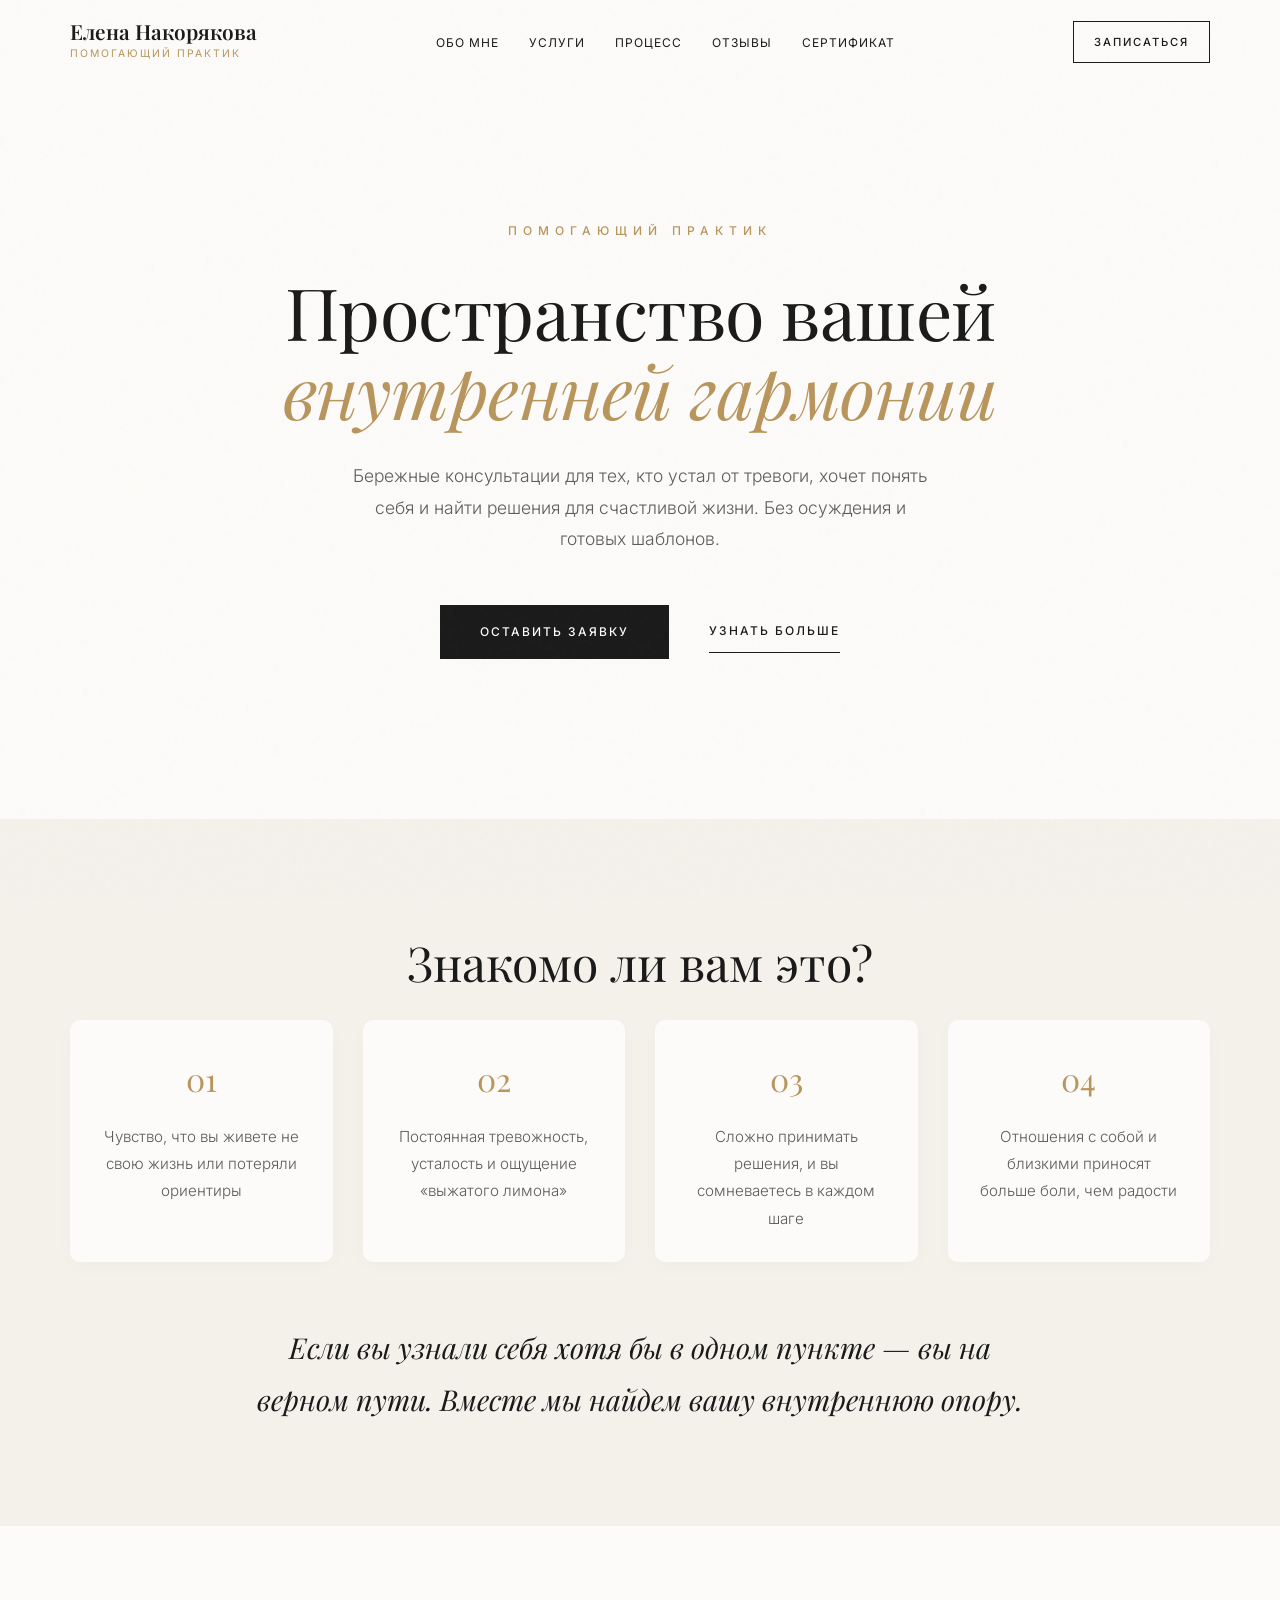
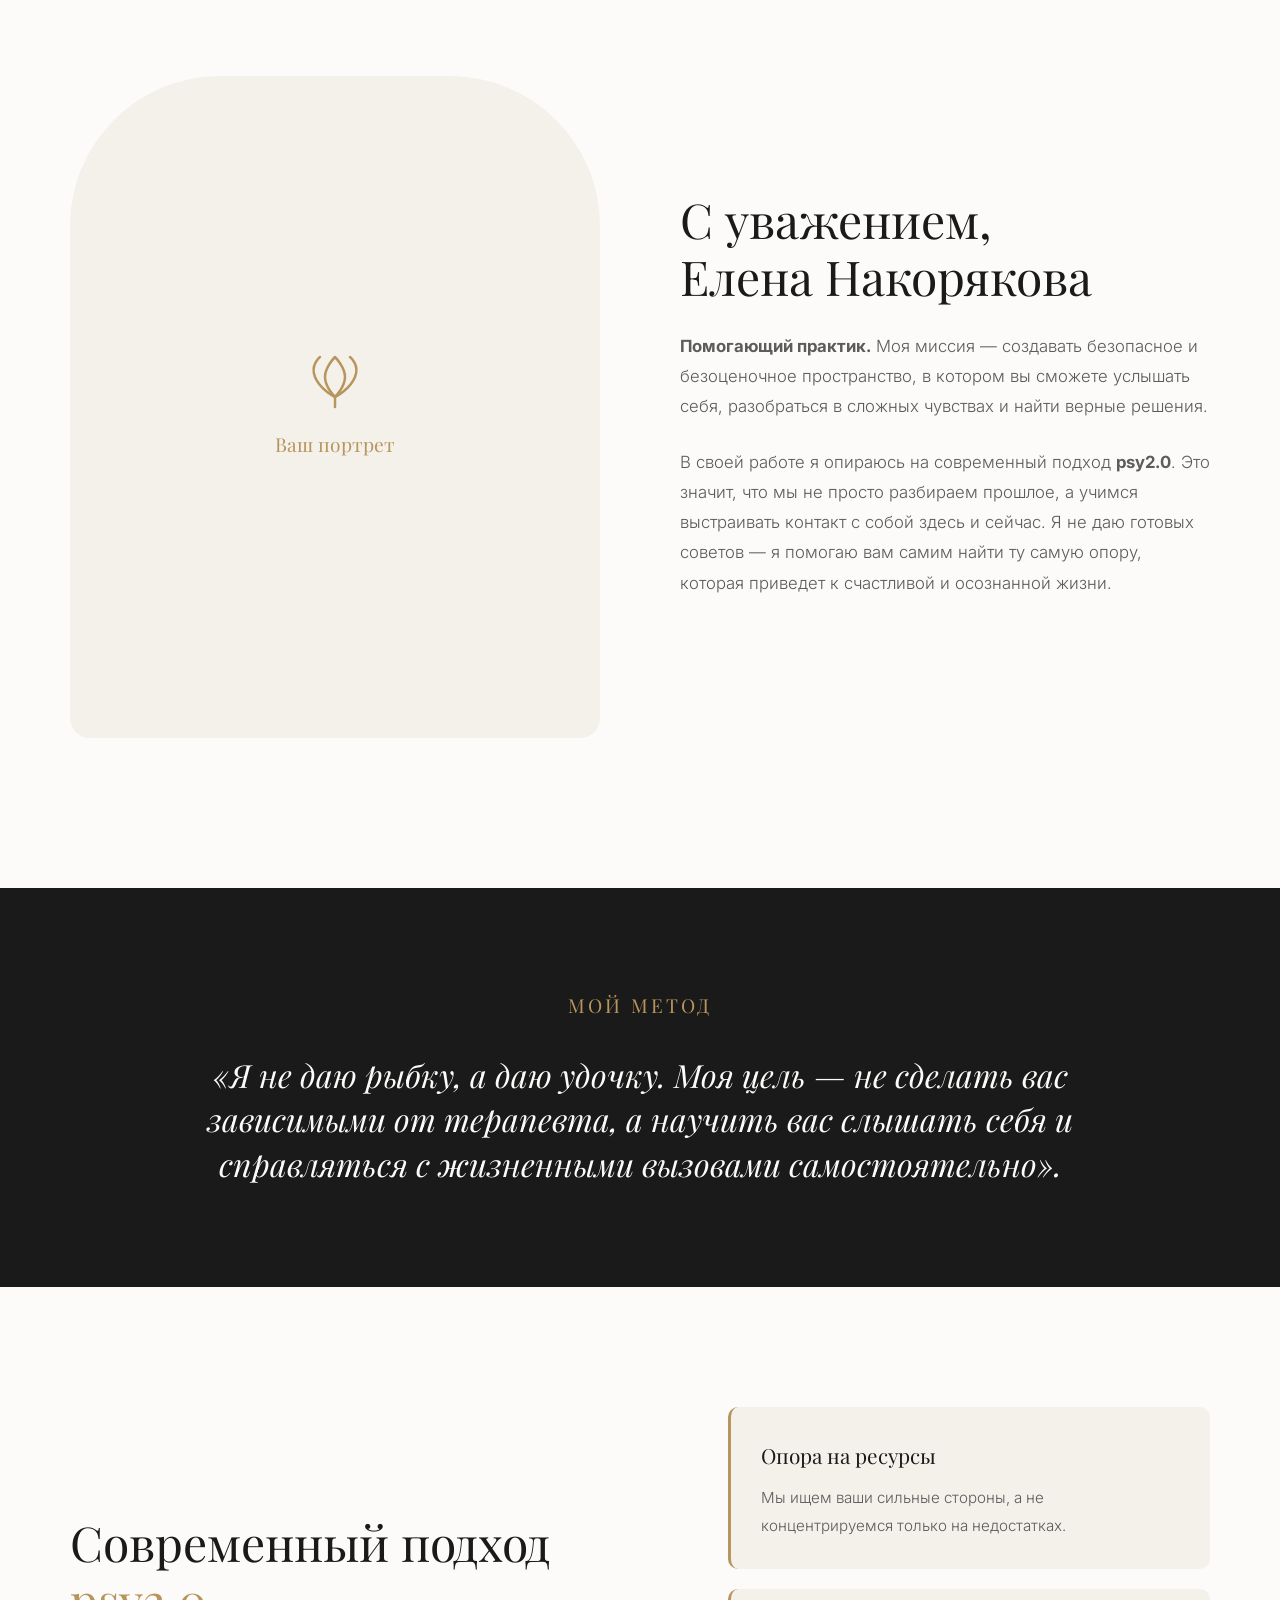
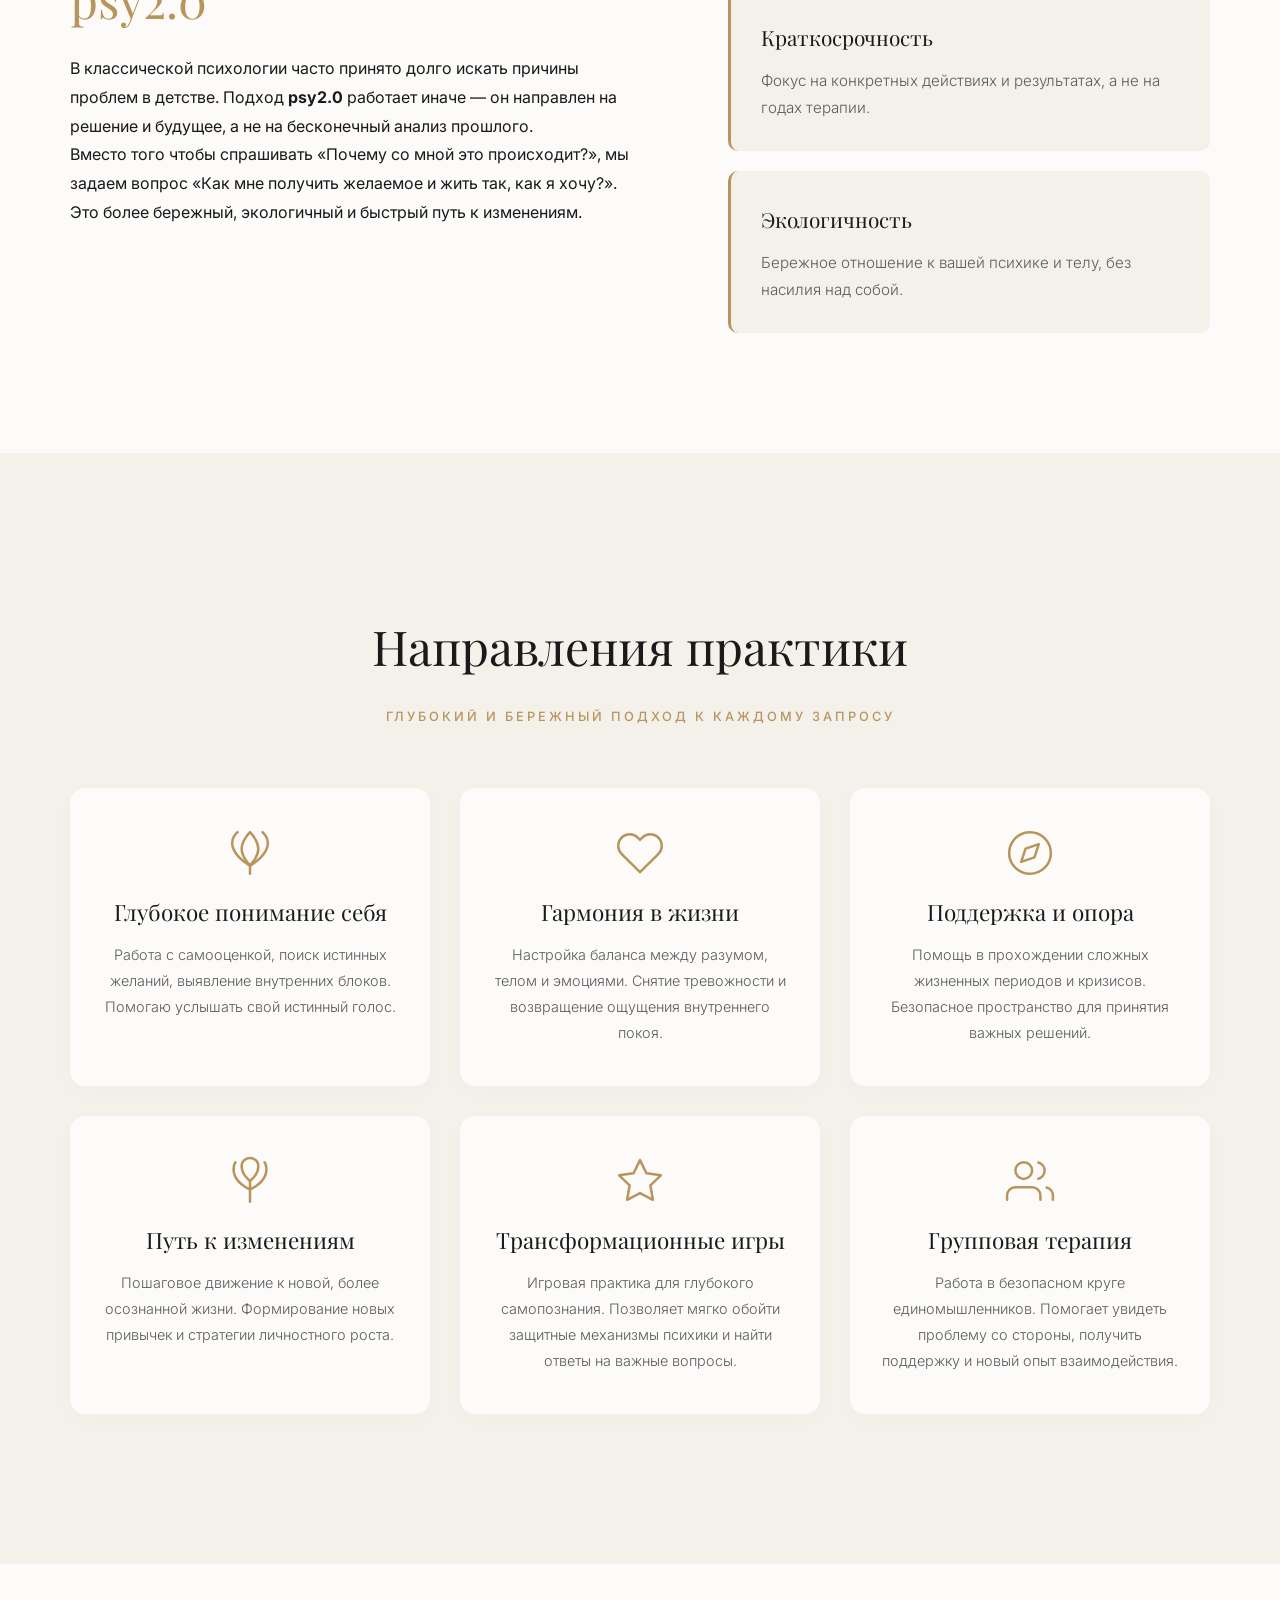
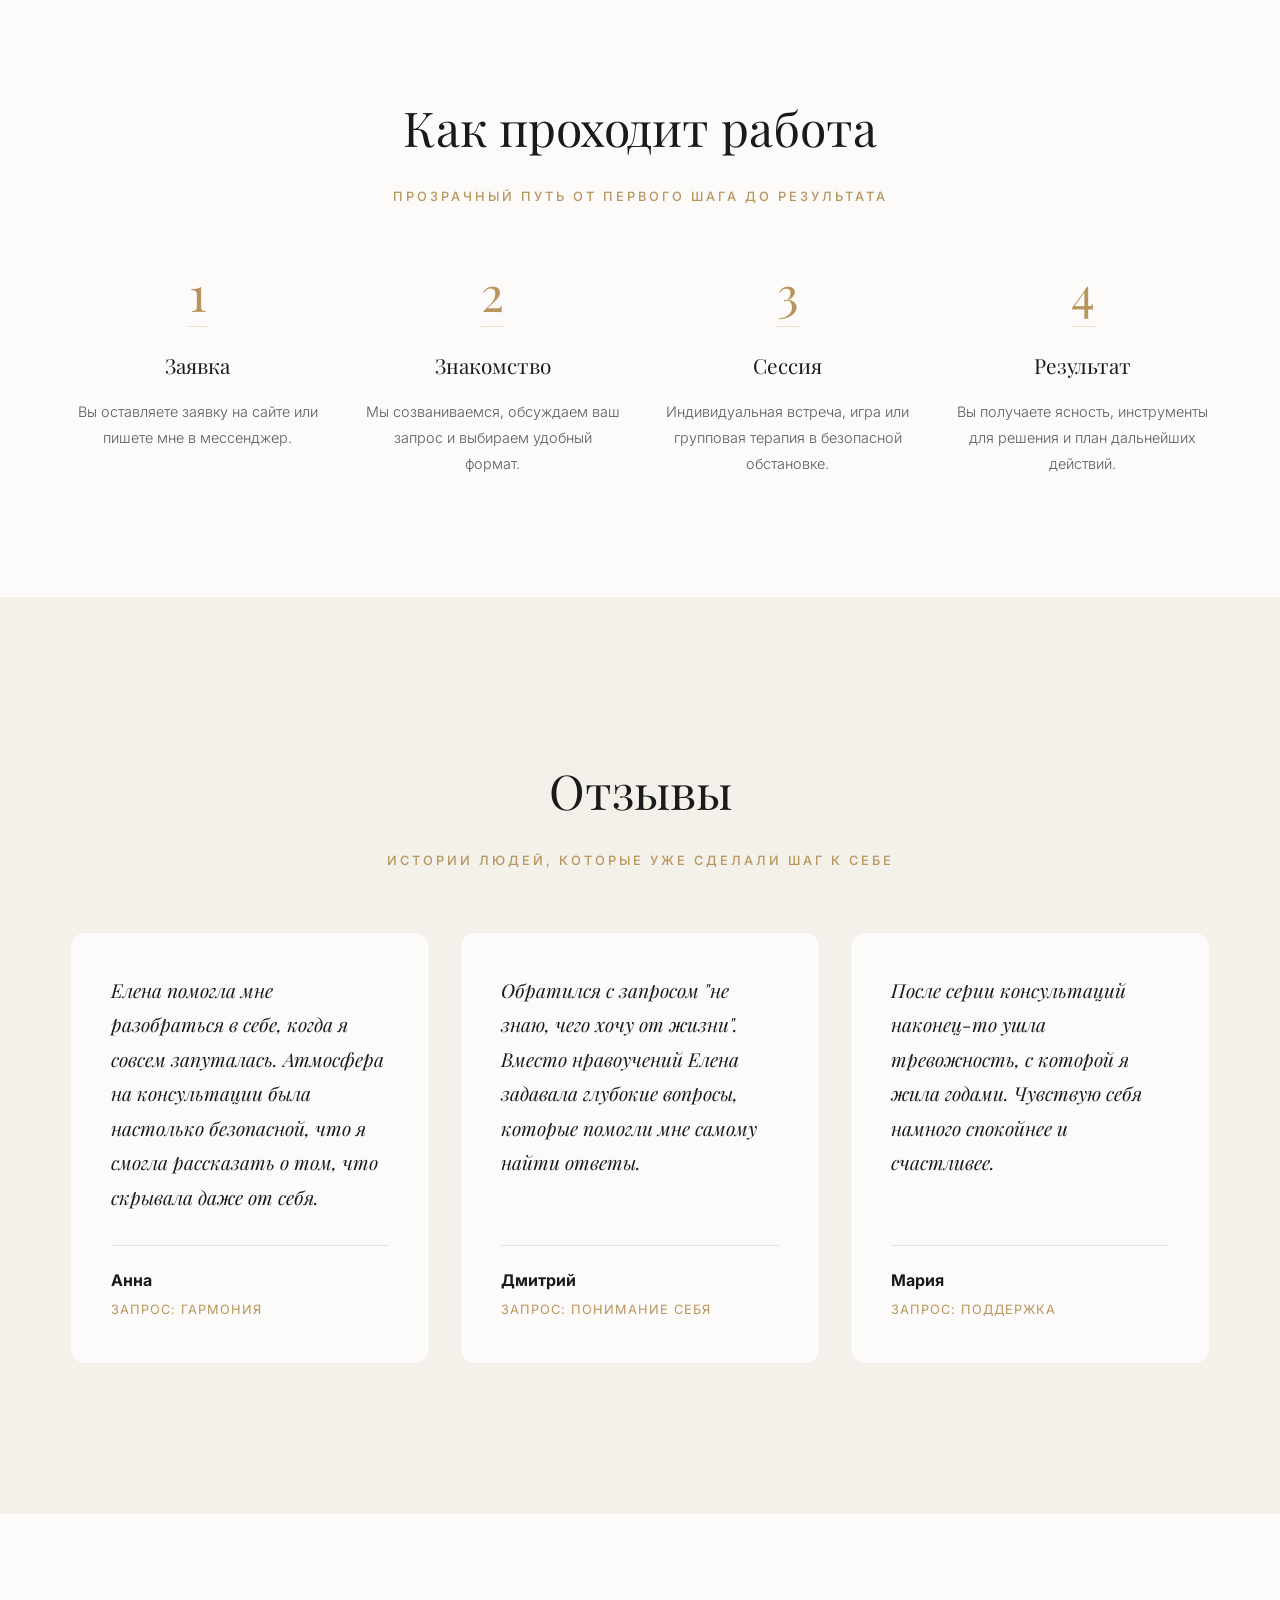
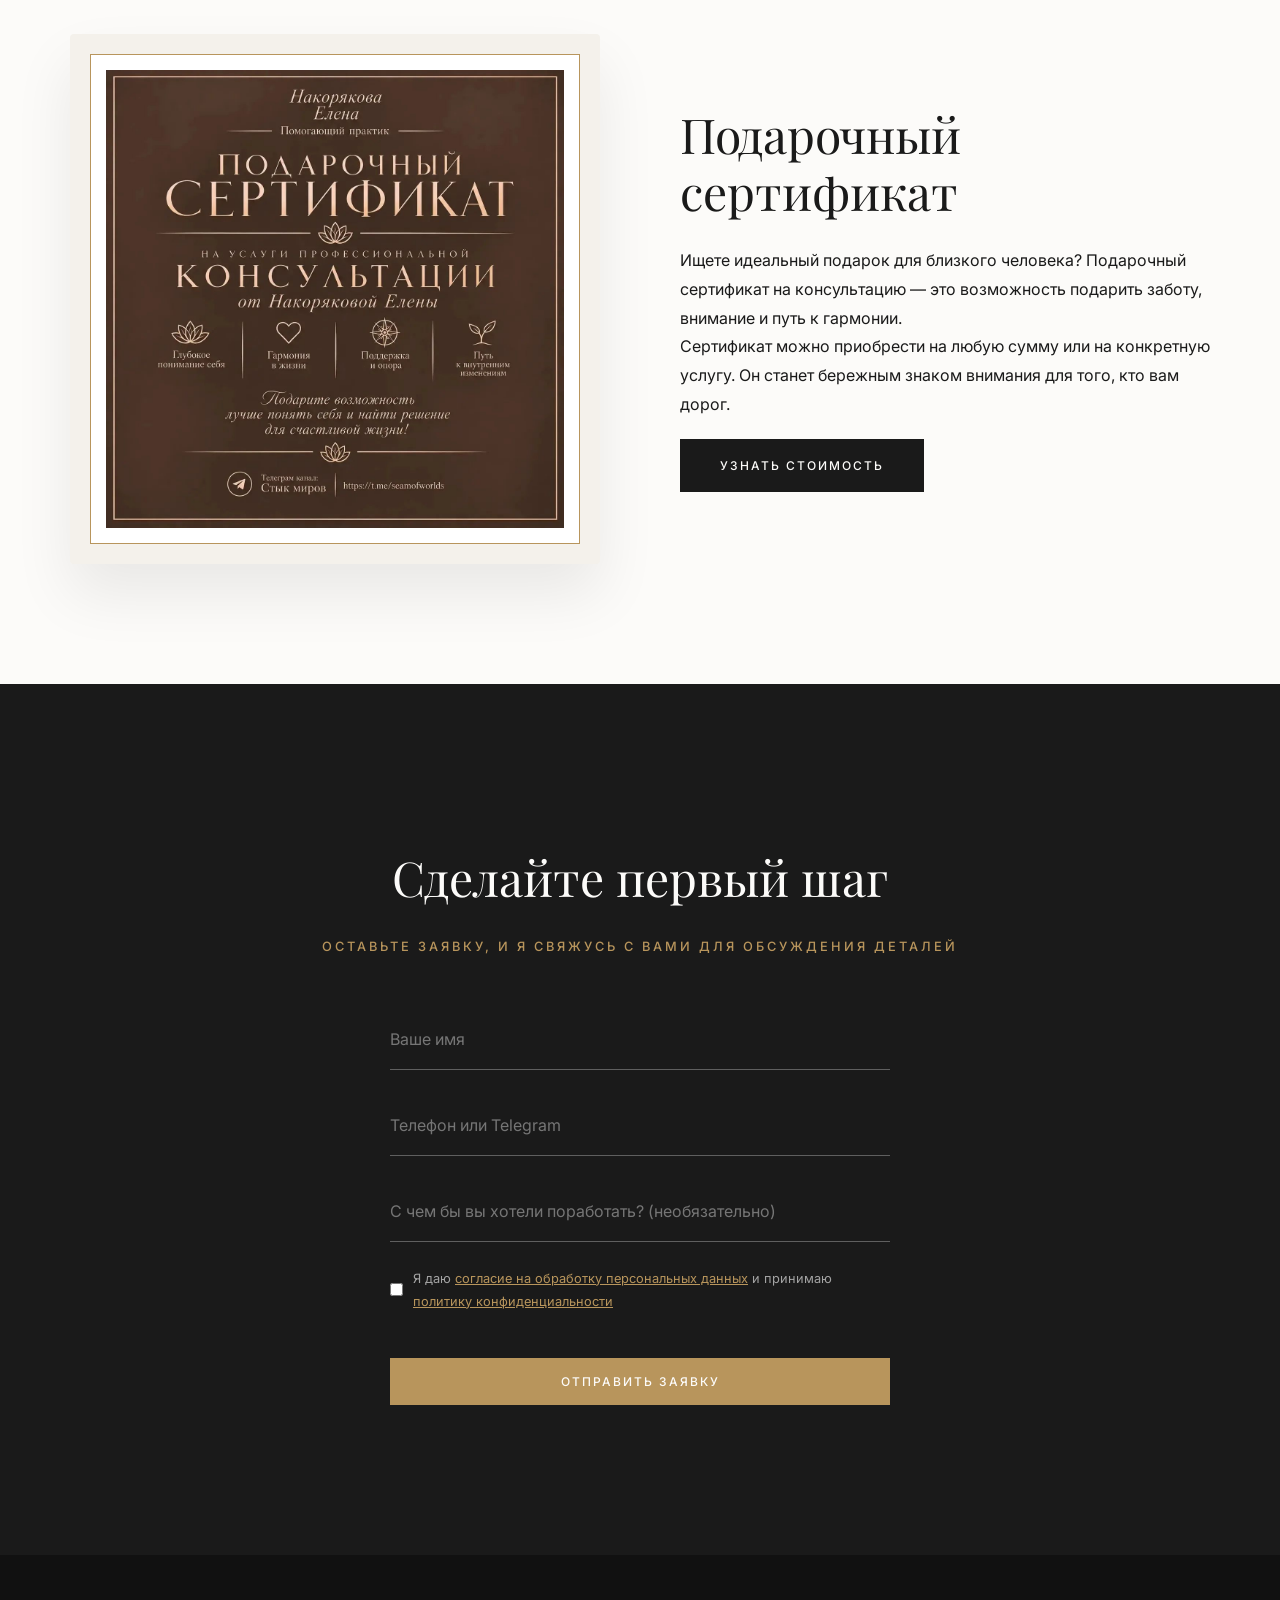
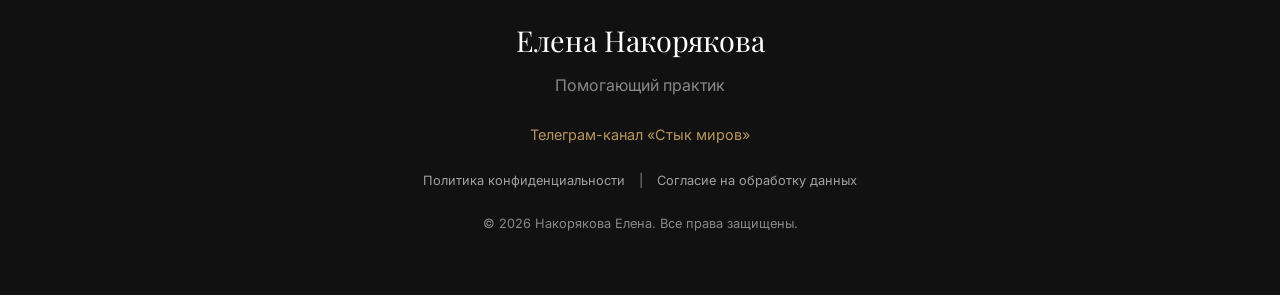
==== commit d918896c: "Сертификат" ====
--- a/index.html
+++ b/index.html
@@ -126,7 +126,7 @@
         </div>
     </section>
 
-    <!-- ОБНОВЛЕННЫЕ УСЛУГИ (6 карточек) -->
+    <!-- УСЛУГИ (6 карточек) -->
     <section class="services" id="services">
         <div class="container">
             <div class="section-header reveal">
@@ -257,17 +257,14 @@
         </div>
     </section>
 
-    <!-- СЕРТИФИКАТ -->
+    <!-- СЕРТИФИКАТ (С ВАШЕЙ КАРТИНКОЙ) -->
     <section class="certificate-section" id="certificate">
         <div class="container reveal">
             <div class="certificate-grid">
                 <div class="cert-image-wrapper">
                     <div class="cert-frame">
-                        <!-- <img src="ваш-сертификат.jpg" alt="Подарочный сертификат"> -->
-                        <div class="cert-placeholder">
-                            <svg viewBox="0 0 24 24" fill="none" stroke="currentColor" stroke-width="1" stroke-linecap="round" stroke-linejoin="round"><path d="M12 2C12 2 16 6 16 10C16 14 12 18 12 18C12 18 8 14 8 10C8 6 12 2 12 2Z"/><path d="M12 18C12 18 18 15 20 10C22 5 18 2 18 2"/><path d="M12 18C12 18 6 15 4 10C2 5 6 2 6 2"/><path d="M12 22V18"/></svg>
-                            <span>Здесь будет ваш сертификат</span>
-                        </div>
+                        <!-- Вставлена ваша картинка -->
+                        <img src="cert.jpg" alt="Подарочный сертификат">
                     </div>
                 </div>
                 <div class="cert-text">
--- a/style.css
+++ b/style.css
@@ -30,12 +30,15 @@
 h1, h2, h3, h4 { font-family: var(--font-serif); font-weight: 400; color: var(--text-dark); }
 .container { max-width: 1200px; margin: 0 auto; padding: 0 30px; position: relative; z-index: 1; }
 .italic-accent { font-style: italic; color: var(--gold); }
+.gold-text { color: var(--gold); }
 
 /* НАВИГАЦИЯ */
-#navbar { position: fixed; top: 0; width: 100%; padding: 25px 0; background: rgba(252, 251, 249, 0.95); backdrop-filter: blur(10px); z-index: 100; transition: all 0.4s ease; }
-#navbar.scrolled { padding: 15px 0; border-bottom: 1px solid rgba(184, 149, 92, 0.15); }
+#navbar { position: fixed; top: 0; width: 100%; padding: 20px 0; background: rgba(252, 251, 249, 0.95); backdrop-filter: blur(10px); z-index: 100; transition: all 0.4s ease; }
+#navbar.scrolled { padding: 12px 0; border-bottom: 1px solid rgba(184, 149, 92, 0.15); }
 .nav-content { display: flex; justify-content: space-between; align-items: center; }
-.logo { font-family: var(--font-sans); font-size: 0.9rem; color: var(--text-dark); font-weight: 500; letter-spacing: 3px;}
+.logo { display: flex; flex-direction: column; align-items: flex-start; text-decoration: none; }
+.logo-name { font-family: var(--font-serif); font-size: 1.3rem; color: var(--text-dark); font-weight: 600; line-height: 1.1; }
+.logo-sub { font-family: var(--font-sans); font-size: 0.65rem; color: var(--gold); text-transform: uppercase; letter-spacing: 2px; margin-top: 2px; }
 .nav-links { display: flex; list-style: none; gap: 30px; }
 .nav-links a { color: var(--text-dark); text-decoration: none; font-size: 0.75rem; font-weight: 400; text-transform: uppercase; letter-spacing: 1px; transition: color 0.3s ease; }
 .nav-links a:hover { color: var(--gold); }
@@ -46,7 +49,7 @@
 .btn-primary:hover { background: var(--gold); color: #fff; }
 .btn-text { background: transparent; color: var(--text-dark); border-bottom: 1px solid var(--text-dark); padding: 10px 0; margin-left: 20px;}
 .btn-text:hover { color: var(--gold); border-color: var(--gold); }
-.btn-nav { padding: 12px 25px; border: 1px solid var(--text-dark); background: transparent; color: var(--text-dark); }
+.btn-nav { padding: 10px 20px; font-size: 0.7rem; border: 1px solid var(--text-dark); background: transparent; color: var(--text-dark); }
 .btn-nav:hover { background: var(--text-dark); color: var(--bg-main); }
 
 /* ГЛАВНЫЙ ЭКРАН */
@@ -82,17 +85,25 @@
 .method-title { color: var(--gold); font-size: 1.2rem; text-transform: uppercase; letter-spacing: 3px; margin-bottom: 30px;}
 .method-quote { font-family: var(--font-serif); font-size: 2rem; line-height: 1.4; color: var(--bg-main); max-width: 900px; margin: 0 auto; font-style: italic; font-weight: 300;}
 
+/* НОВЫЙ БЛОК PSY2.0 */
+.psy-approach { padding: 120px 0; background: var(--bg-main); }
+.psy-grid { display: grid; grid-template-columns: 1.2fr 1fr; gap: 80px; align-items: center; }
+.psy-features { display: flex; flex-direction: column; gap: 20px; }
+.psy-feature-item { background: var(--bg-alt); padding: 30px; border-radius: 10px; border-left: 3px solid var(--gold); }
+.psy-feature-item h4 { font-size: 1.3rem; margin-bottom: 10px; color: var(--text-dark); }
+.psy-feature-item p { color: var(--text-light); font-size: 0.95rem; font-weight: 300; }
+
 /* УСЛУГИ */
-.services { padding: 150px 0; }
-.services-grid { display: grid; grid-template-columns: repeat(2, 1fr); gap: 40px; }
-.service-card { padding: 50px 40px; background: var(--bg-alt); border-radius: 15px; transition: all 0.4s ease; text-align: center; }
-.service-card:hover { background: var(--bg-main); box-shadow: 0 20px 40px rgba(0,0,0,0.05); transform: translateY(-5px); }
-.service-icon { width: 50px; height: 50px; color: var(--gold); margin: 0 auto 25px auto; }
-.service-card h3 { font-size: 1.6rem; margin-bottom: 15px; }
-.service-card p { color: var(--text-light); font-weight: 300; font-size: 0.95rem; }
+.services { padding: 150px 0; background: var(--bg-alt); }
+.services-grid { display: grid; grid-template-columns: repeat(3, 1fr); gap: 30px; }
+.service-card { padding: 40px 30px; background: var(--bg-main); border-radius: 15px; transition: all 0.4s ease; text-align: center; display: flex; flex-direction: column; box-shadow: 0 5px 20px rgba(0,0,0,0.02); }
+.service-card:hover { background: #fff; box-shadow: 0 20px 40px rgba(0,0,0,0.06); transform: translateY(-5px); }
+.service-icon { width: 50px; height: 50px; color: var(--gold); margin: 0 auto 20px auto; flex-shrink: 0; }
+.service-card h3 { font-size: 1.4rem; margin-bottom: 15px; line-height: 1.3; }
+.service-card p { color: var(--text-light); font-weight: 300; font-size: 0.9rem; flex-grow: 1; }
 
 /* ПРОЦЕСС */
-.process { padding: 120px 0; background: var(--bg-alt); }
+.process { padding: 120px 0; }
 .process-steps { display: grid; grid-template-columns: repeat(auto-fit, minmax(200px, 1fr)); gap: 40px; }
 .step { text-align: center; }
 .step-num { font-family: var(--font-serif); font-size: 3rem; color: var(--gold); margin-bottom: 20px; line-height: 1; border-bottom: 1px solid rgba(184, 149, 92, 0.3); display: inline-block; padding-bottom: 10px; }
@@ -100,7 +111,7 @@
 .step p { font-size: 0.9rem; color: var(--text-light); font-weight: 300; }
 
 /* ОТЗЫВЫ */
-.reviews { padding: 150px 0; }
+.reviews { padding: 150px 0; background: var(--bg-alt); }
 .reviews-grid { display: grid; grid-template-columns: repeat(auto-fit, minmax(300px, 1fr)); gap: 30px; }
 .review-card { background: var(--bg-main); border: 1px solid rgba(0,0,0,0.05); border-radius: 15px; padding: 40px; display: flex; flex-direction: column; justify-content: space-between; }
 .review-text { font-family: var(--font-serif); font-size: 1.2rem; font-style: italic; color: var(--text-dark); margin-bottom: 30px; }
@@ -109,9 +120,9 @@
 .review-author span { color: var(--gold); font-size: 0.8rem; text-transform: uppercase; letter-spacing: 1px; }
 
 /* СЕРТИФИКАТ */
-.certificate-section { padding: 120px 0; background: var(--bg-alt); }
+.certificate-section { padding: 120px 0; background: var(--bg-main); }
 .certificate-grid { display: grid; grid-template-columns: 1fr 1fr; gap: 80px; align-items: center; }
-.cert-image-wrapper { position: relative; padding: 20px; background: var(--bg-main); box-shadow: 0 30px 60px rgba(0,0,0,0.08); border-radius: 4px; }
+.cert-image-wrapper { position: relative; padding: 20px; background: var(--bg-alt); box-shadow: 0 30px 60px rgba(0,0,0,0.08); border-radius: 4px; }
 .cert-frame { border: 1px solid var(--gold); padding: 15px; background: #fff; position: relative; }
 .cert-frame img { width: 100%; height: auto; display: block; object-fit: cover; }
 .cert-placeholder { width: 100%; aspect-ratio: 1/1; display: flex; flex-direction: column; align-items: center; justify-content: center; color: var(--gold); font-family: var(--font-serif); font-size: 1.2rem; text-align: center; background: var(--bg-alt); }
@@ -152,9 +163,14 @@
 .modal-content h3 { font-size: 2rem; margin-bottom: 15px; }
 
 /* Адаптив */
+@media (max-width: 1024px) {
+    .services-grid { grid-template-columns: repeat(2, 1fr); }
+    .psy-grid { grid-template-columns: 1fr; gap: 40px; }
+}
 @media (max-width: 900px) {
-    .about-grid, .certificate-grid, .services-grid { grid-template-columns: 1fr; }
+    .about-grid, .certificate-grid { grid-template-columns: 1fr; }
     .hero h1 { font-size: 3rem; }
     .nav-links { display: none; }
     .hero { padding: 180px 0 100px 0; }
-}+    .services-grid { grid-template-columns: 1fr; }
+}
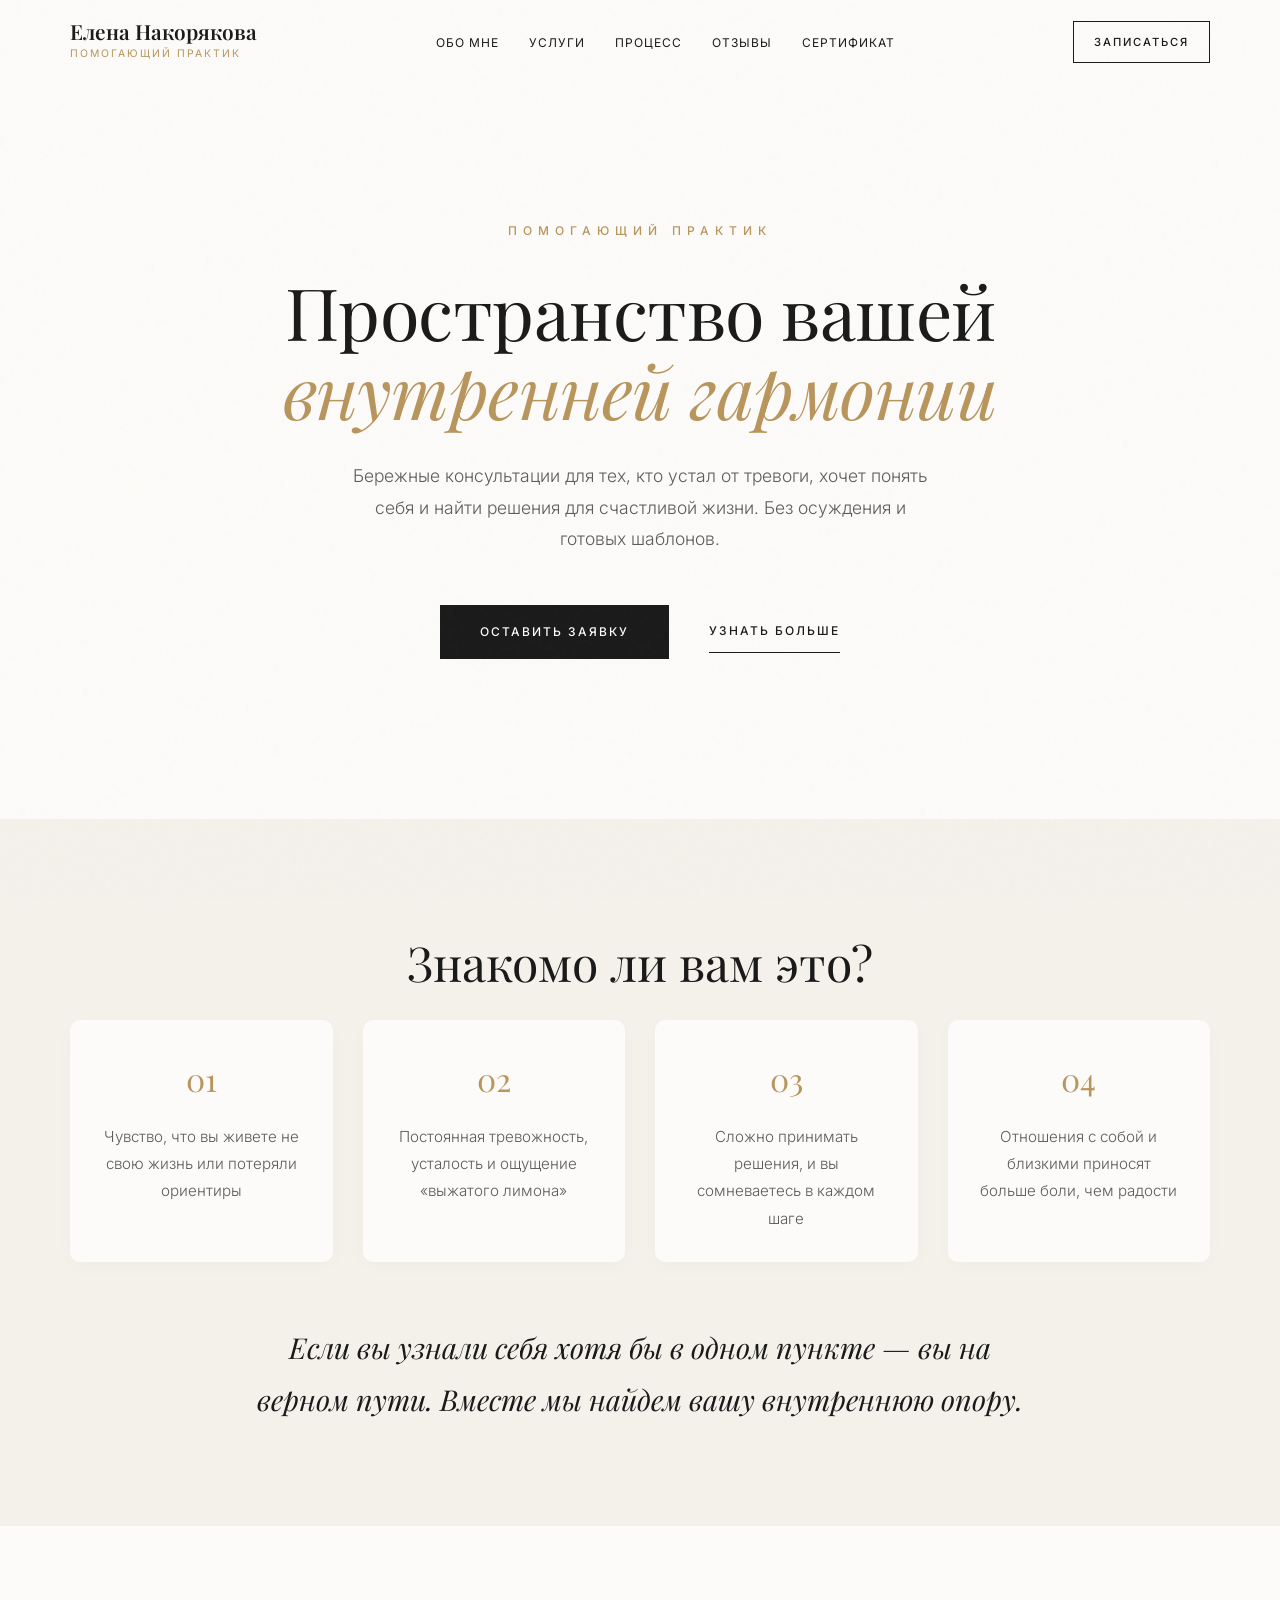
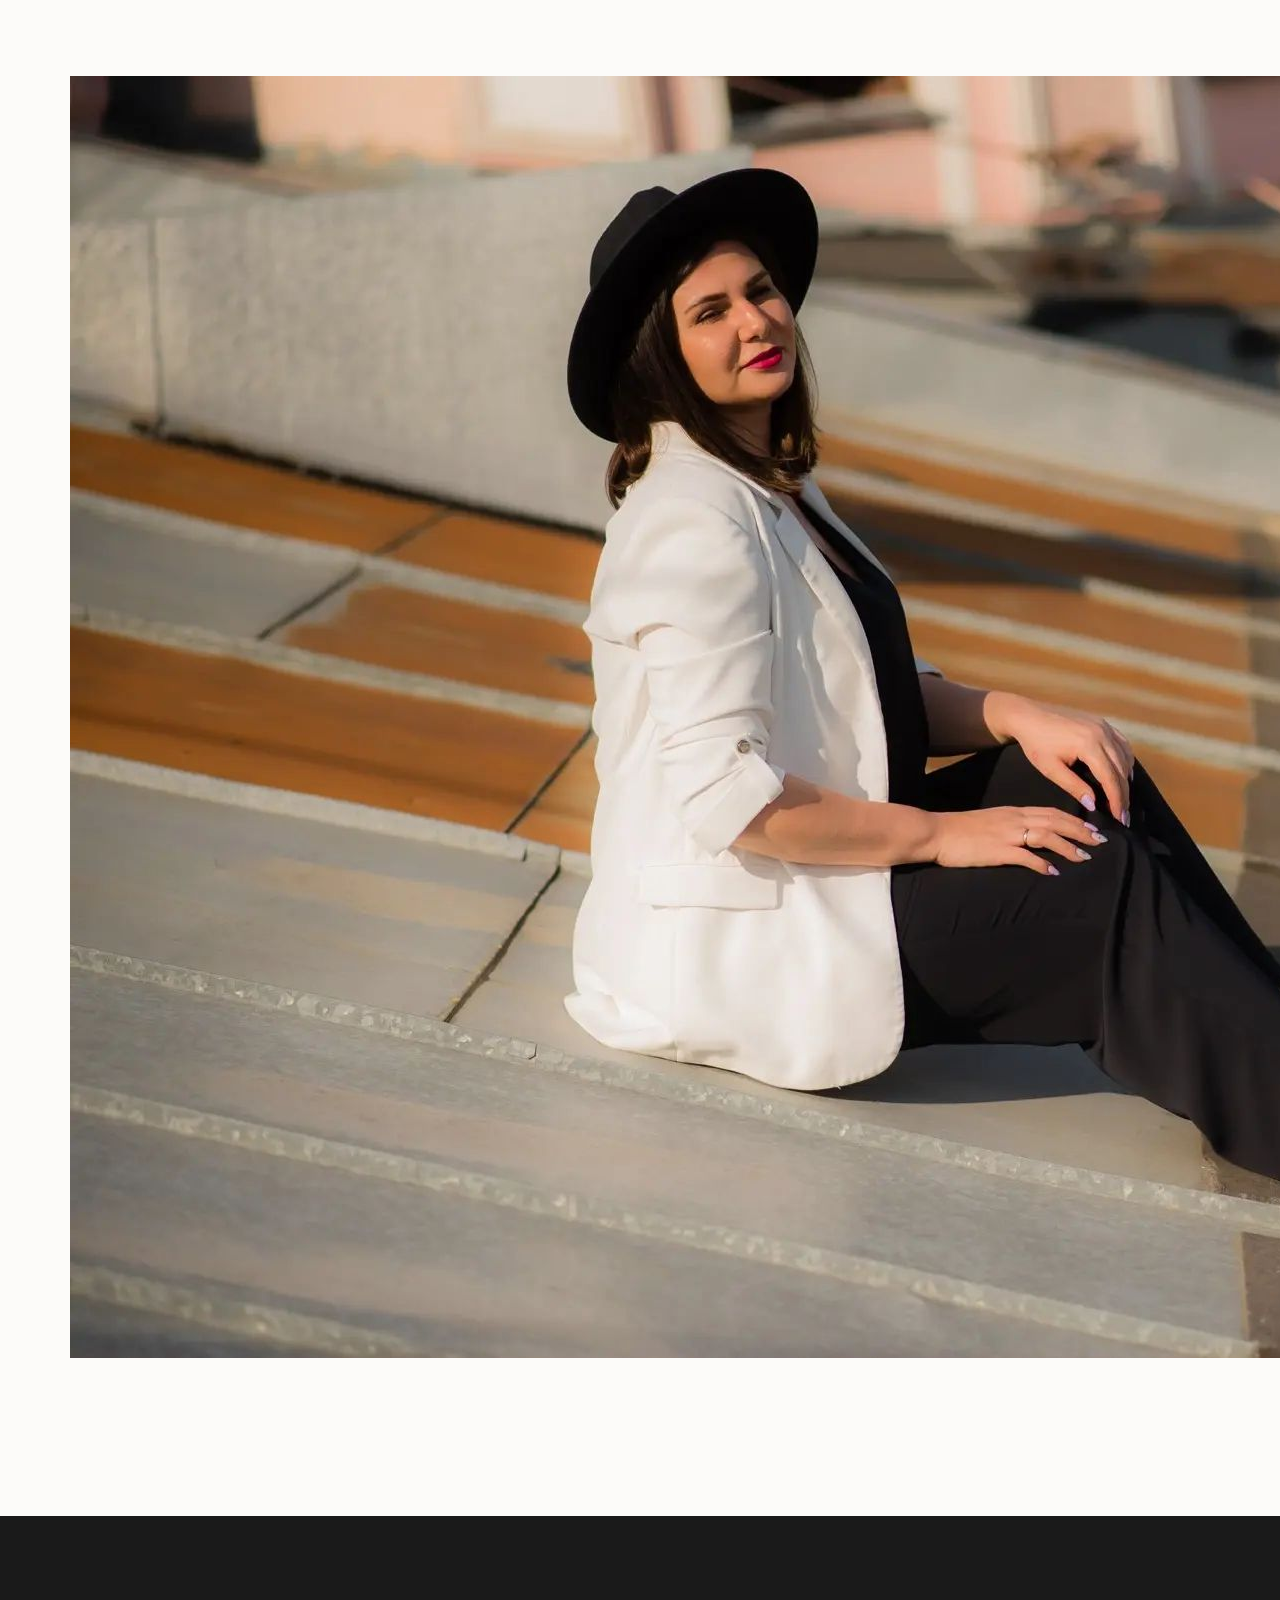
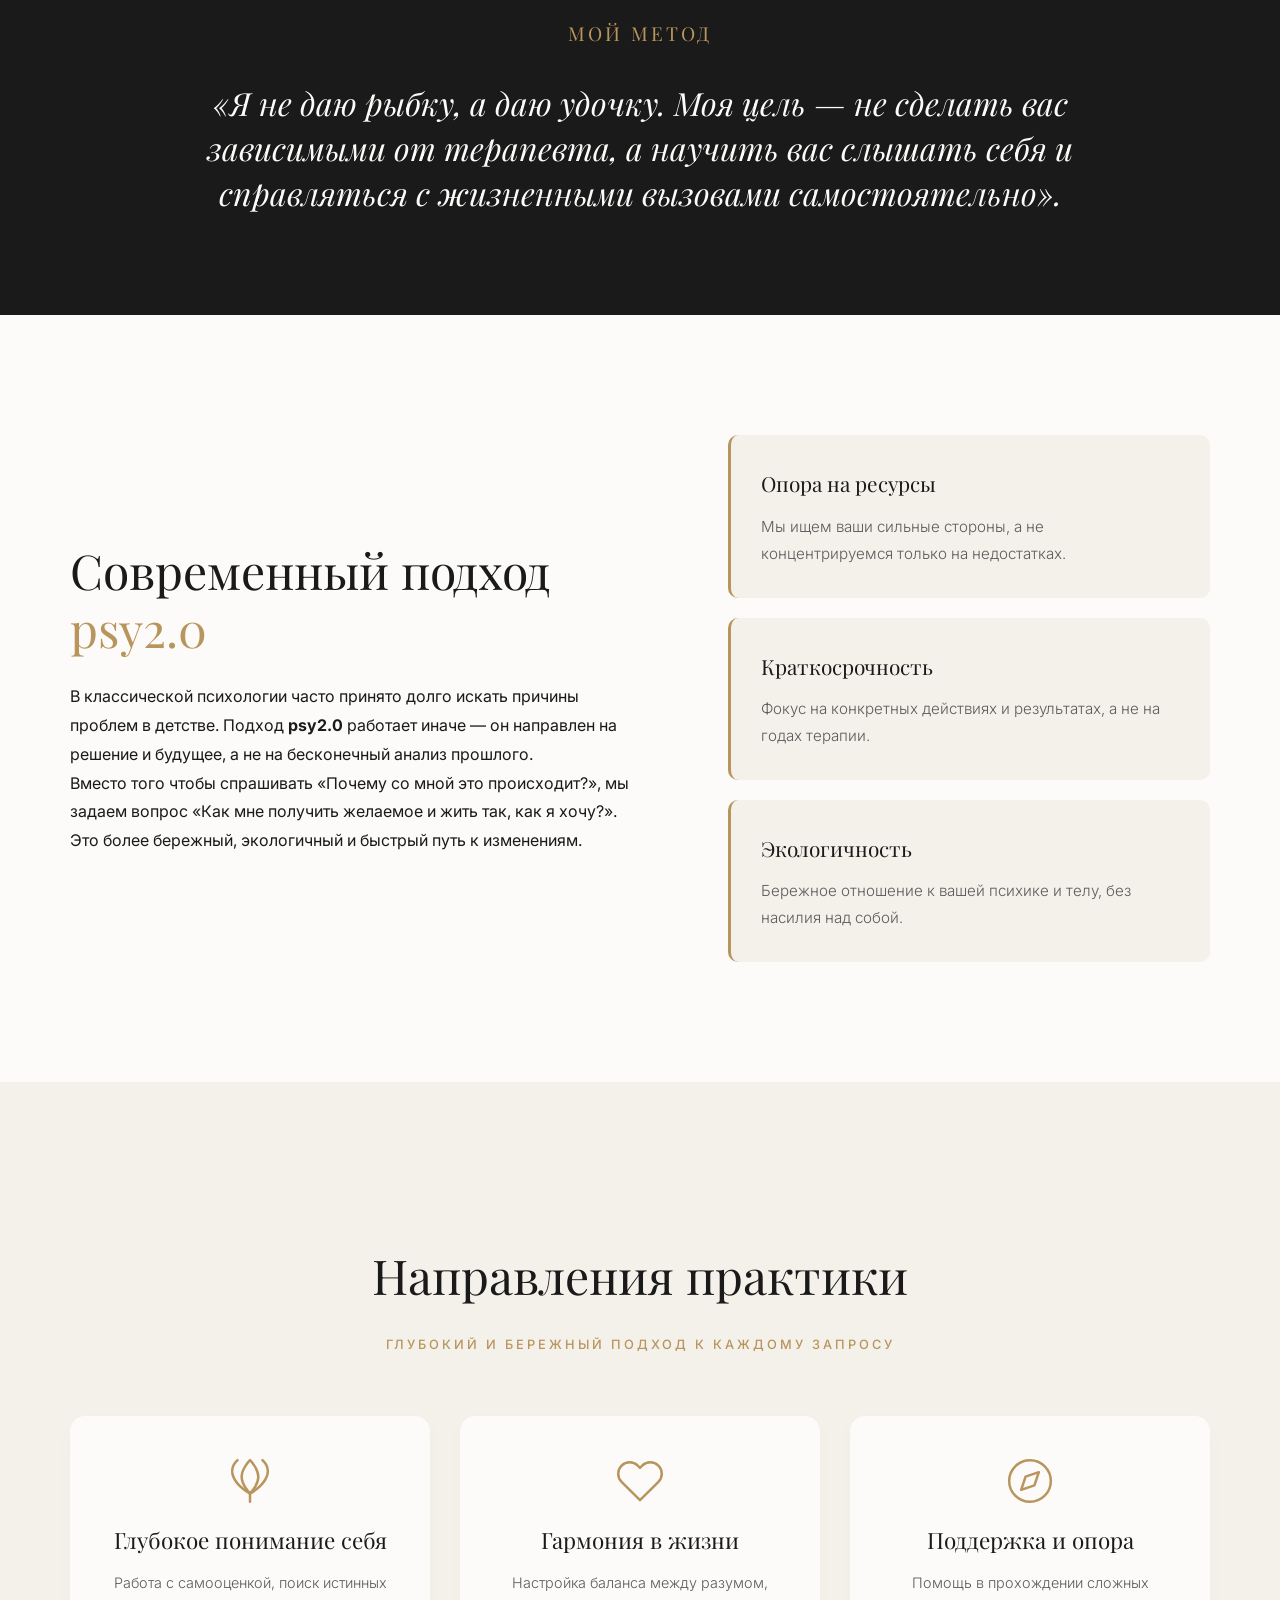
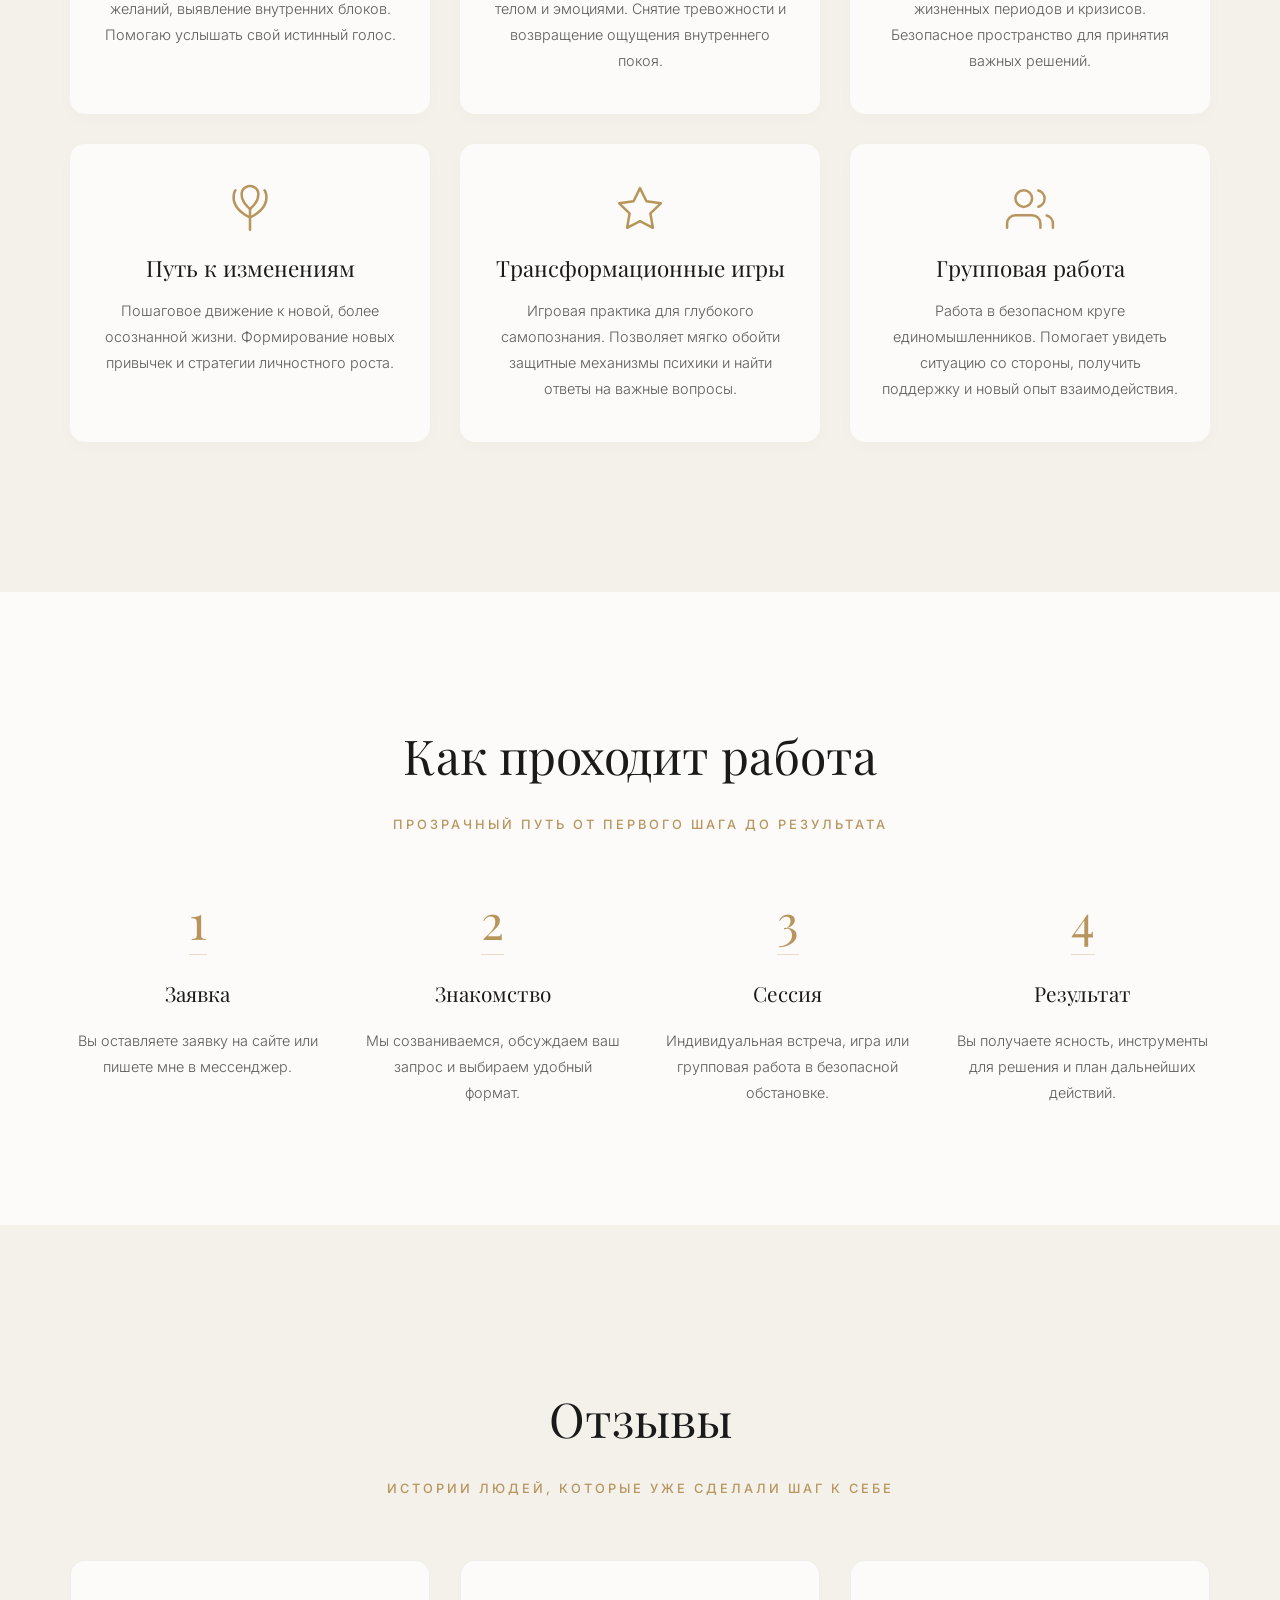
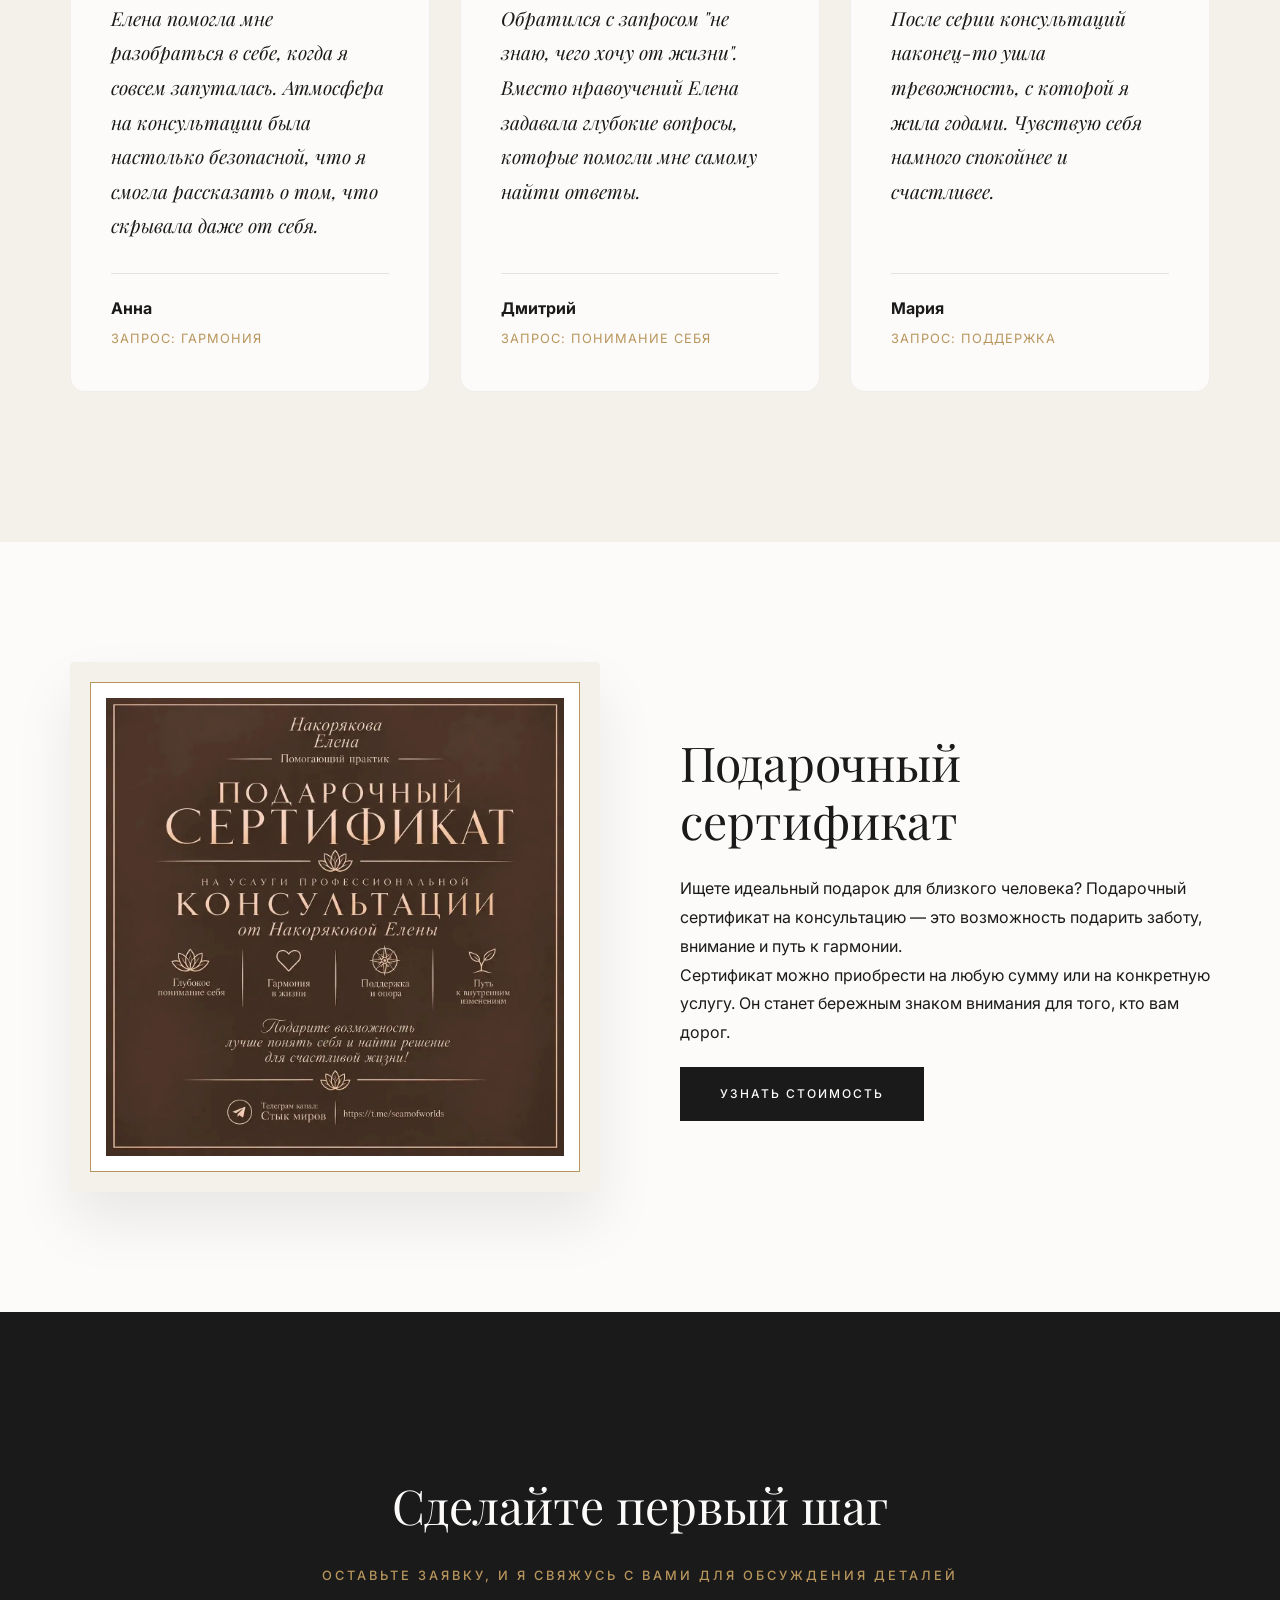
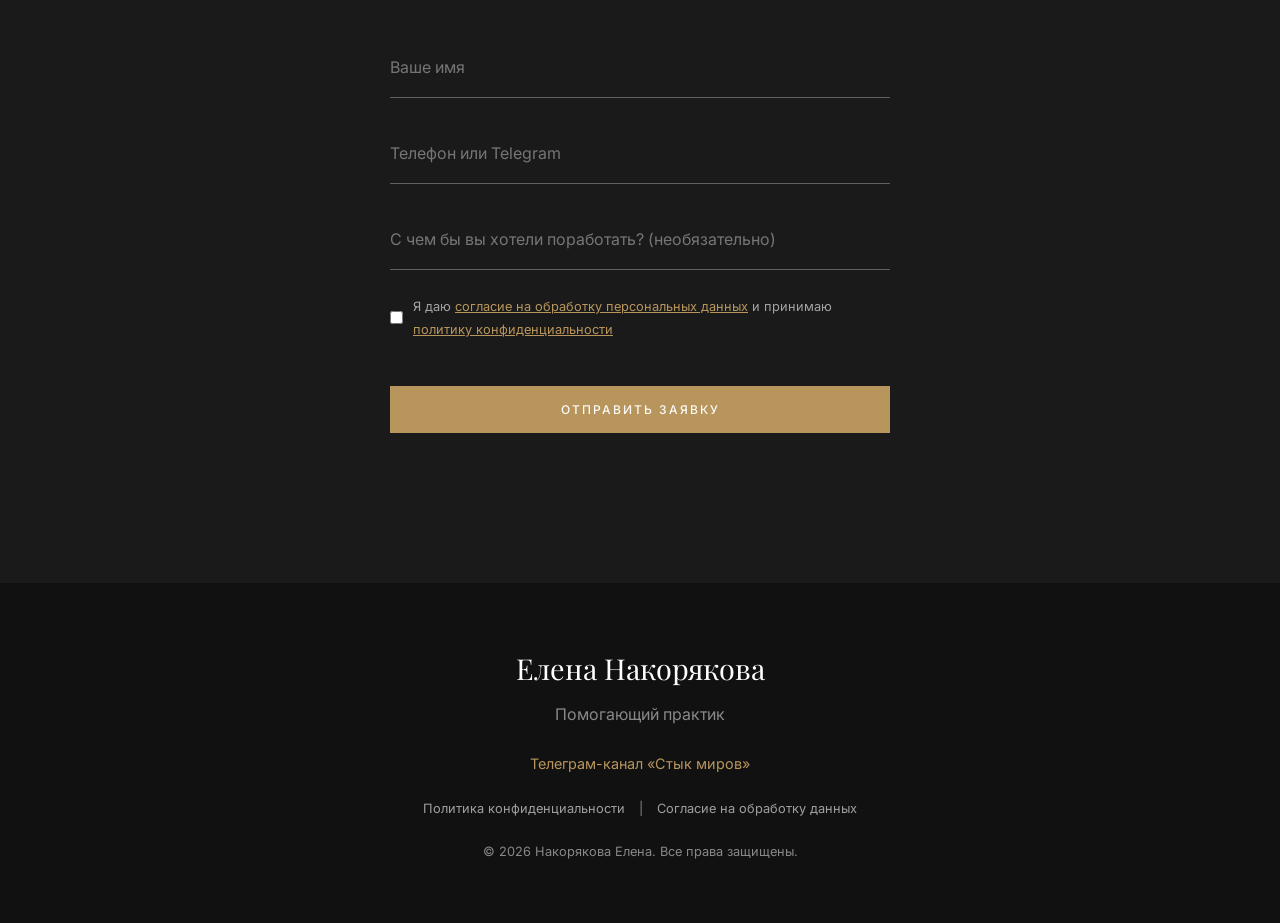
==== commit a33e7e59: "Revise about section and update image references Updated text and image references in the about sect" ====
--- a/index.html
+++ b/index.html
@@ -76,10 +76,8 @@
     <section class="about" id="about">
         <div class="container about-grid reveal">
             <div class="about-image">
-                <div class="image-placeholder">
-                    <svg viewBox="0 0 24 24" fill="none" stroke="currentColor" stroke-width="1" stroke-linecap="round" stroke-linejoin="round"><path d="M12 2C12 2 16 6 16 10C16 14 12 18 12 18C12 18 8 14 8 10C8 6 12 2 12 2Z"/><path d="M12 18C12 18 18 15 20 10C22 5 18 2 18 2"/><path d="M12 18C12 18 6 15 4 10C2 5 6 2 6 2"/><path d="M12 22V18"/></svg>
-                    <span>Ваш портрет</span>
-                </div>
+                <!-- Блок для вашего фото. Загрузите файл portrait.jpg в GitHub -->
+                <img src="portrait.jpg" alt="Елена Накорякова" class="about-img">
             </div>
             <div class="about-text">
                 <h2 class="section-title-left">С уважением, <br>Елена Накорякова</h2>
@@ -180,13 +178,13 @@
                     <p>Игровая практика для глубокого самопознания. Позволяет мягко обойти защитные механизмы психики и найти ответы на важные вопросы.</p>
                 </div>
 
-                <!-- 6 -->
+                <!-- 6 (ИЗМЕНЕНО НА "ГРУППОВАЯ РАБОТА") -->
                 <div class="service-card reveal" style="transition-delay: 500ms;">
                     <div class="service-icon">
                         <svg viewBox="0 0 24 24" fill="none" stroke="currentColor" stroke-width="1.2" stroke-linecap="round" stroke-linejoin="round"><path d="M17 21v-2a4 4 0 0 0-4-4H5a4 4 0 0 0-4 4v2"></path><circle cx="9" cy="7" r="4"></circle><path d="M23 21v-2a4 4 0 0 0-3-3.87"></path><path d="M16 3.13a4 4 0 0 1 0 7.75"></path></svg>
                     </div>
-                    <h3>Групповая терапия</h3>
-                    <p>Работа в безопасном круге единомышленников. Помогает увидеть проблему со стороны, получить поддержку и новый опыт взаимодействия.</p>
+                    <h3>Групповая работа</h3>
+                    <p>Работа в безопасном круге единомышленников. Помогает увидеть ситуацию со стороны, получить поддержку и новый опыт взаимодействия.</p>
                 </div>
             </div>
         </div>
@@ -213,7 +211,7 @@
                 <div class="step">
                     <div class="step-num">3</div>
                     <h4>Сессия</h4>
-                    <p>Индивидуальная встреча, игра или групповая терапия в безопасной обстановке.</p>
+                    <p>Индивидуальная встреча, игра или групповая работа в безопасной обстановке.</p>
                 </div>
                 <div class="step">
                     <div class="step-num">4</div>
@@ -257,13 +255,12 @@
         </div>
     </section>
 
-    <!-- СЕРТИФИКАТ (С ВАШЕЙ КАРТИНКОЙ) -->
+    <!-- СЕРТИФИКАТ -->
     <section class="certificate-section" id="certificate">
         <div class="container reveal">
             <div class="certificate-grid">
                 <div class="cert-image-wrapper">
                     <div class="cert-frame">
-                        <!-- Вставлена ваша картинка -->
                         <img src="cert.jpg" alt="Подарочный сертификат">
                     </div>
                 </div>
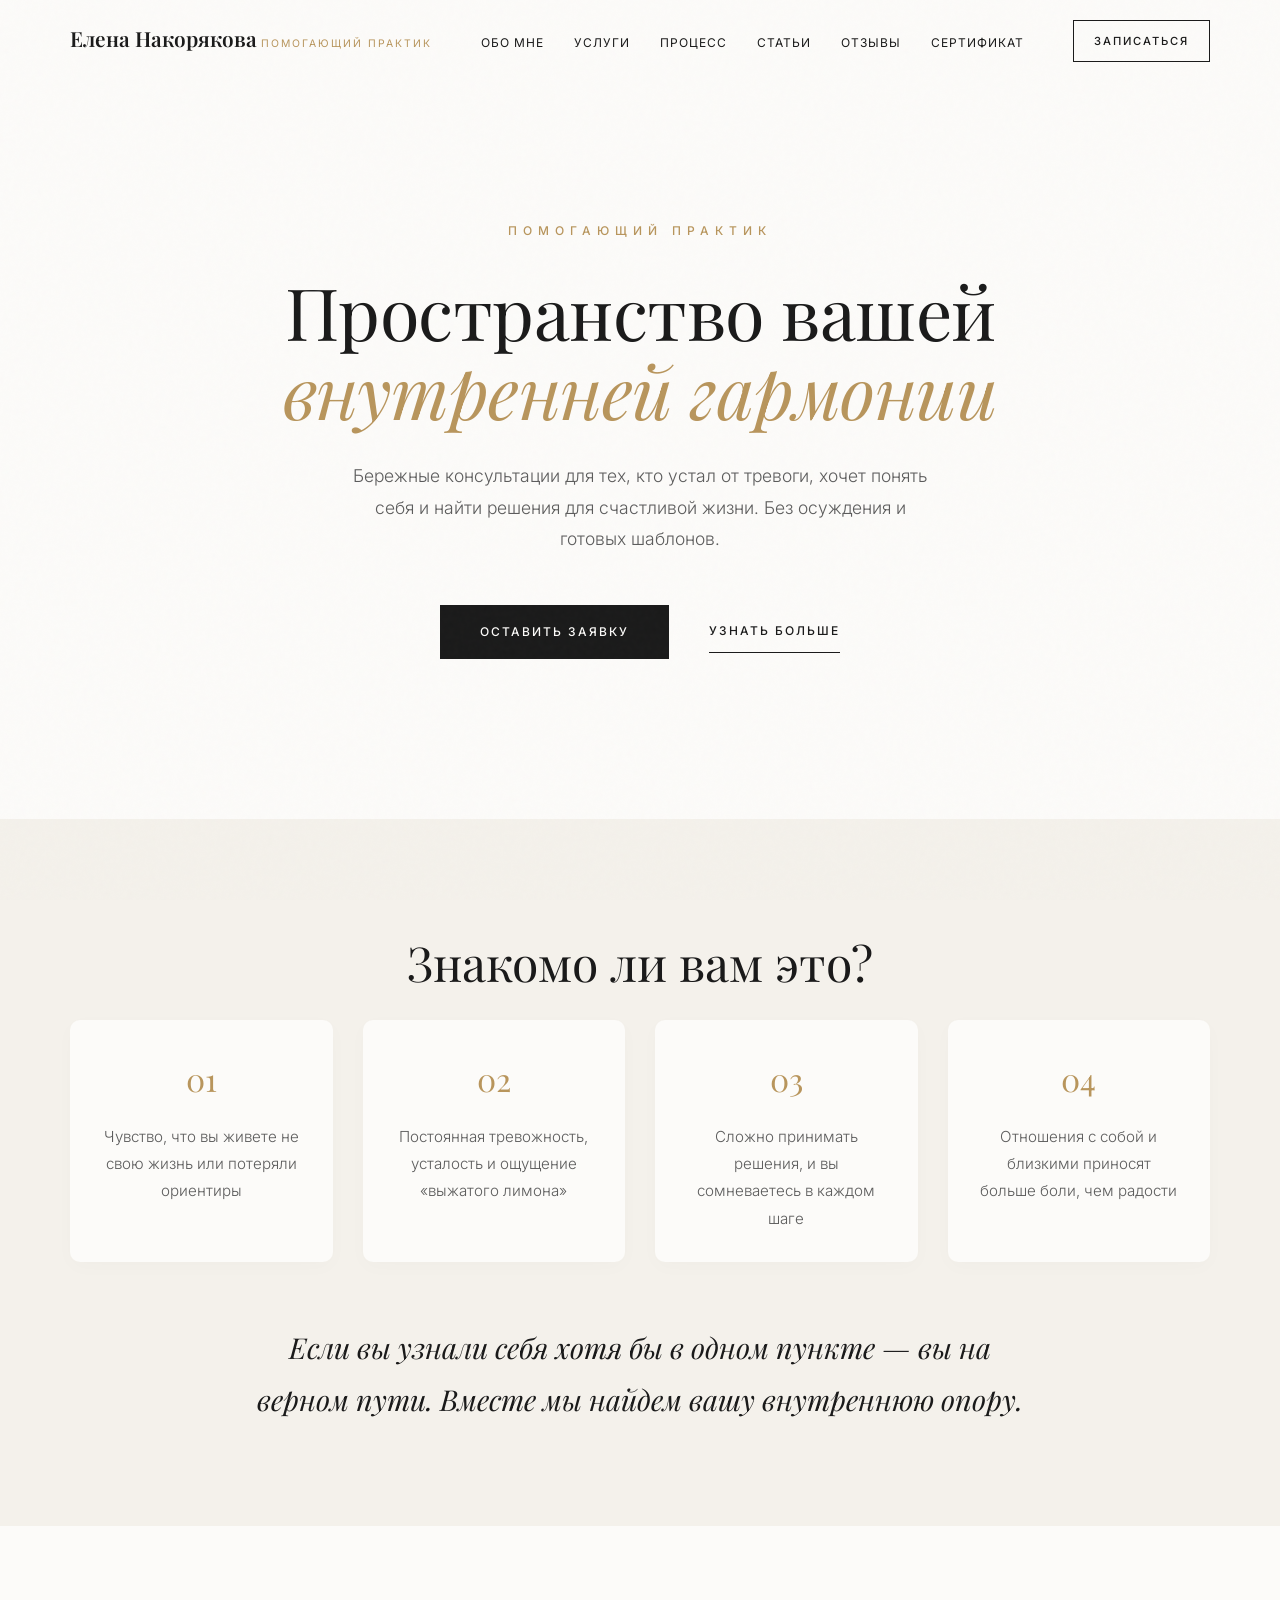
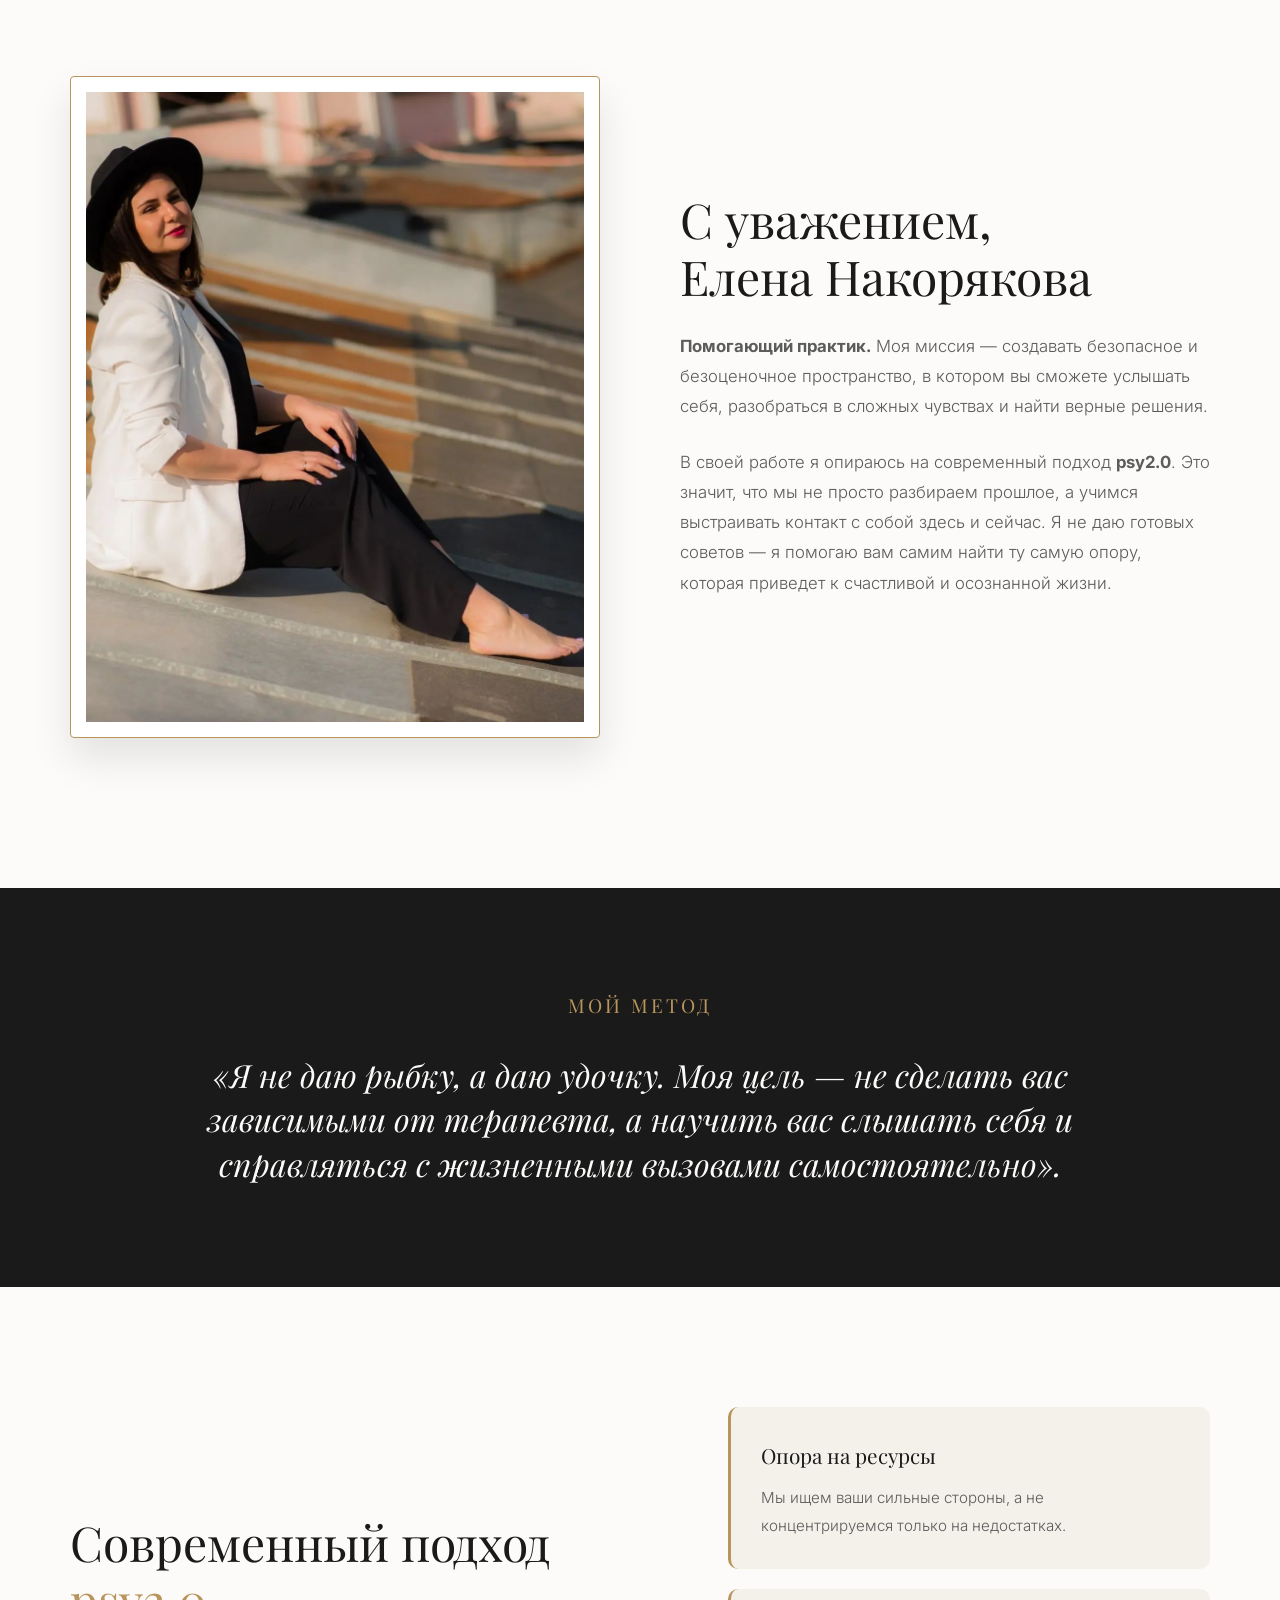
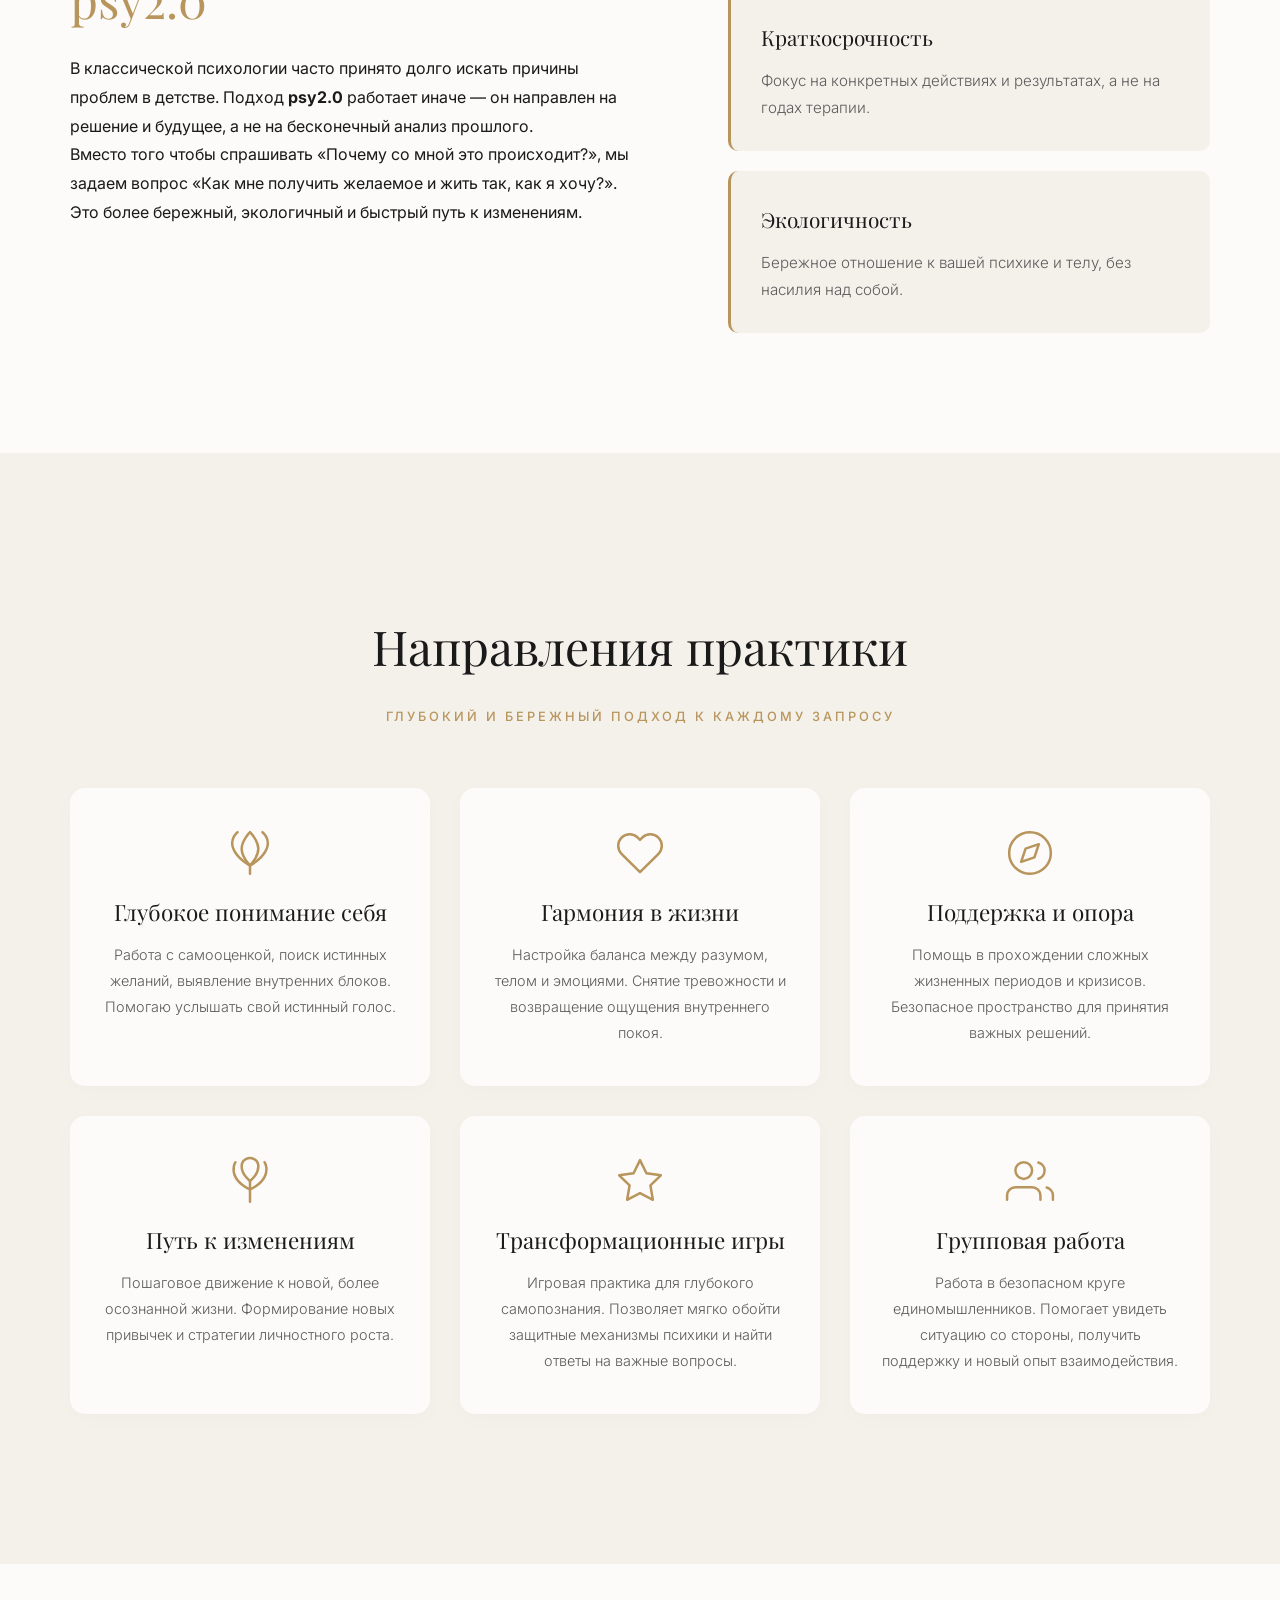
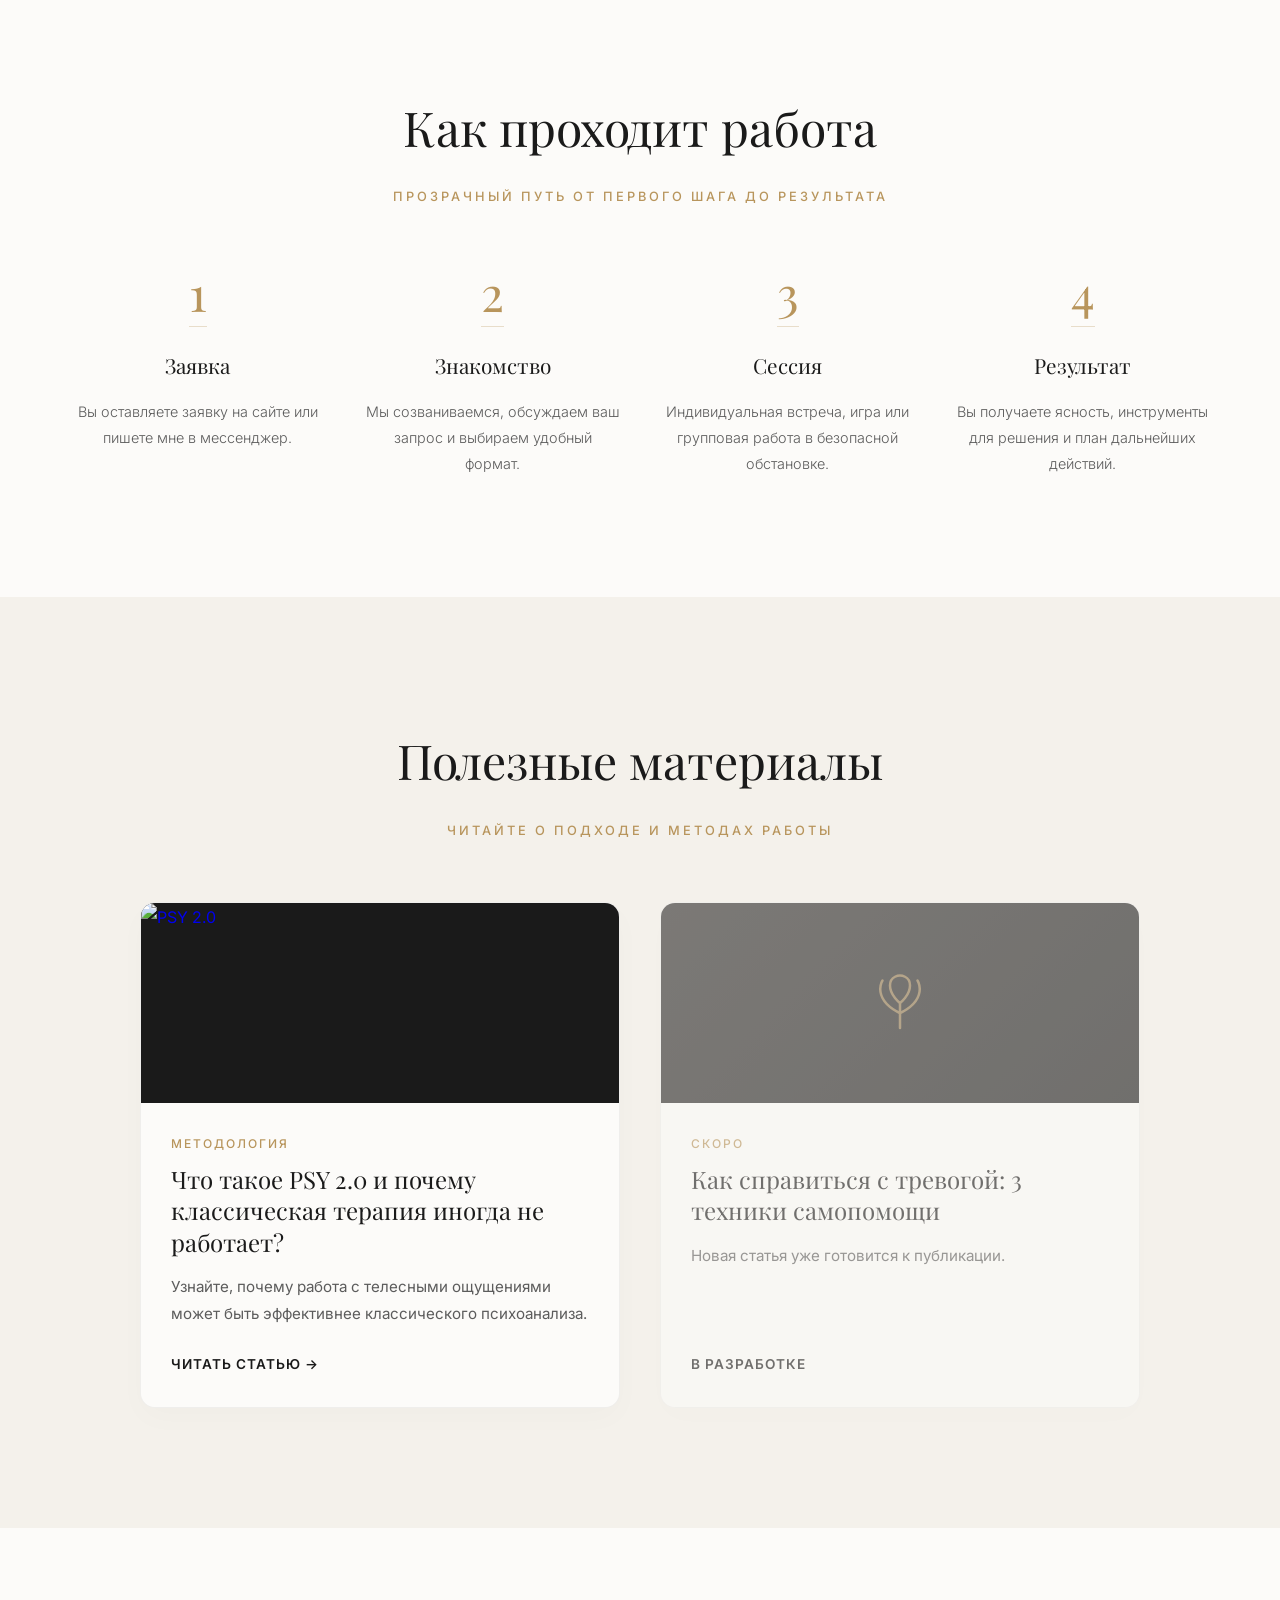
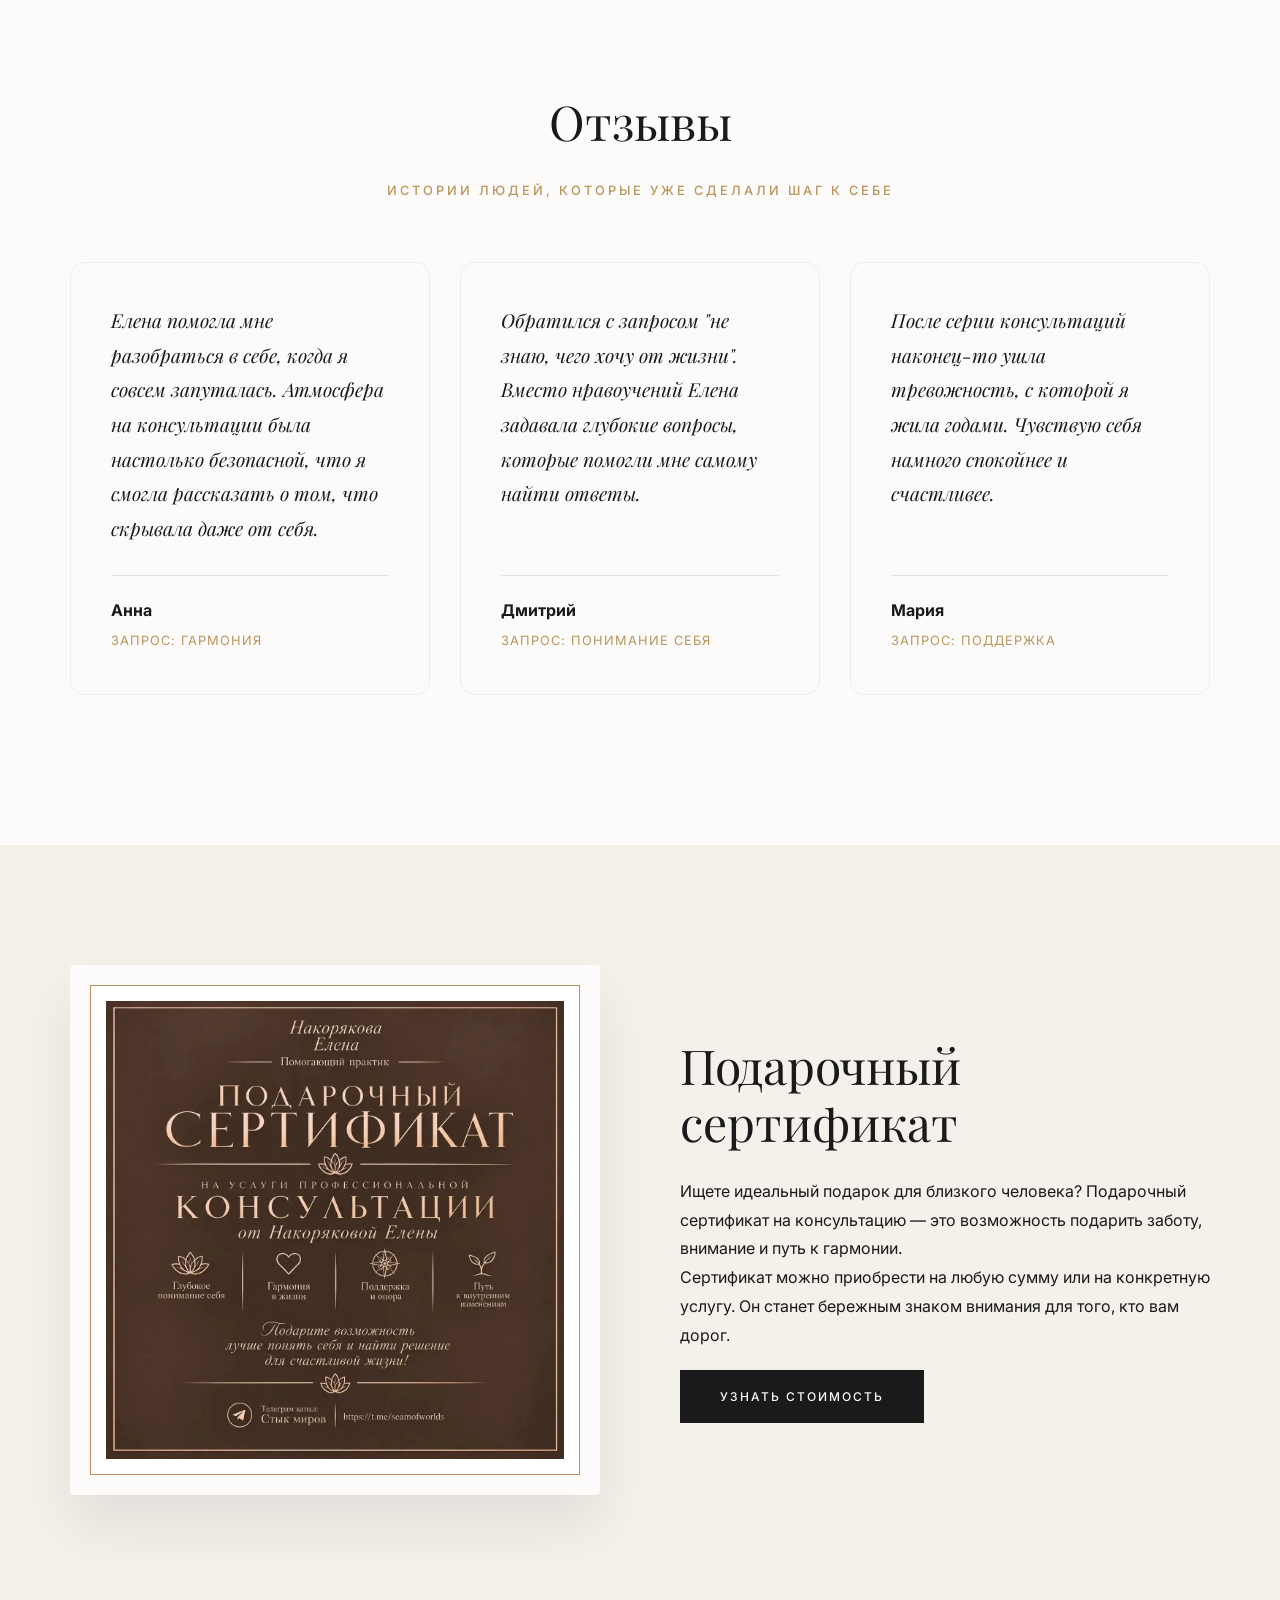
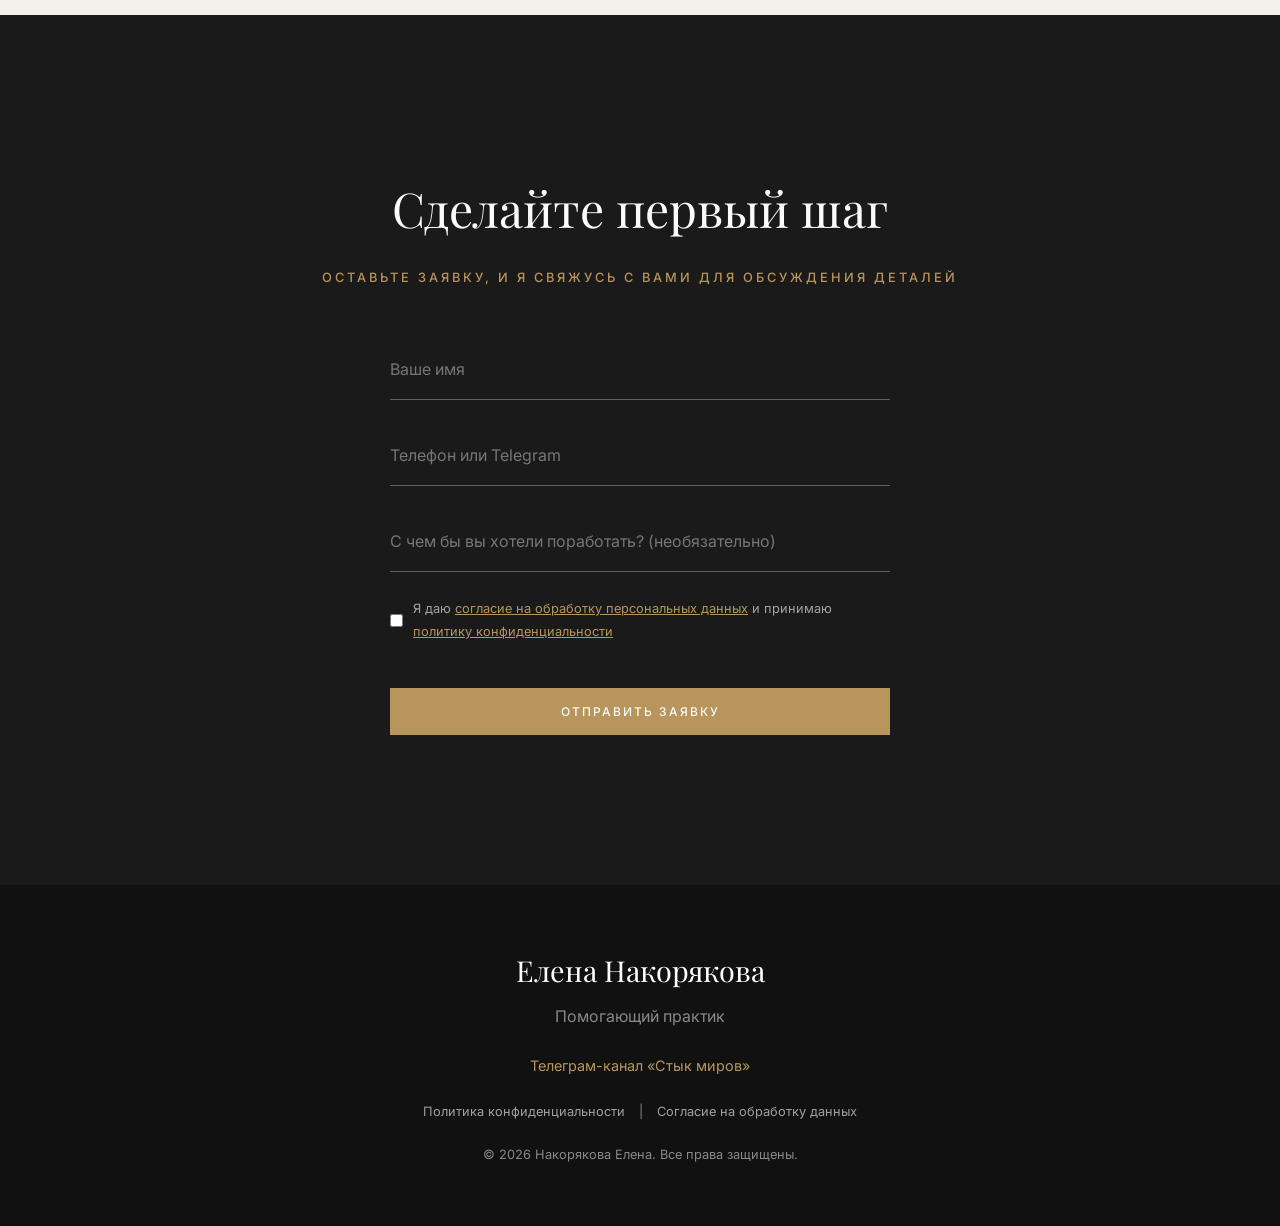
==== commit c95c3bb4: "Add files via upload" ====
--- a/index.html
+++ b/index.html
@@ -1,340 +1,380 @@
-<!DOCTYPE html>
-<html lang="ru">
-<head>
-    <meta charset="UTF-8">
-    <meta name="viewport" content="width=device-width, initial-scale=1.0">
-    <title>Елена Накорякова | Помогающий практик</title>
-    
-    <link rel="stylesheet" href="style.css">
-    
-    <link rel="preconnect" href="https://fonts.googleapis.com">
-    <link rel="preconnect" href="https://fonts.gstatic.com" crossorigin>
-    <link href="https://fonts.googleapis.com/css2?family=Inter:wght@300;400;500&family=Playfair+Display:ital,wght@0,400;0,500;0,600;1,400&display=swap" rel="stylesheet">
-</head>
-<body>
-
-    <div class="bg-texture"></div>
-
-    <!-- НАВИГАЦИЯ -->
-    <nav id="navbar">
-        <div class="container nav-content">
-            <div class="logo">
-                <span class="logo-name">Елена Накорякова</span>
-                <span class="logo-sub">Помогающий практик</span>
-            </div>
-            <ul class="nav-links">
-                <li><a href="#about">Обо мне</a></li>
-                <li><a href="#services">Услуги</a></li>
-                <li><a href="#process">Процесс</a></li>
-                <li><a href="#reviews">Отзывы</a></li>
-                <li><a href="#certificate">Сертификат</a></li>
-            </ul>
-            <a href="#contact" class="btn btn-nav">Записаться</a>
-        </div>
-    </nav>
-
-    <!-- ГЛАВНЫЙ ЭКРАН -->
-    <header class="hero" id="home">
-        <div class="container hero-content reveal">
-            <p class="hero-tagline">Помогающий практик</p>
-            <h1>Пространство вашей <br><span class="italic-accent">внутренней гармонии</span></h1>
-            <p class="hero-subtitle">Бережные консультации для тех, кто устал от тревоги, хочет понять себя и найти решения для счастливой жизни. Без осуждения и готовых шаблонов.</p>
-            <div class="hero-buttons">
-                <a href="#contact" class="btn btn-primary">Оставить заявку</a>
-                <a href="#about" class="btn btn-text">Узнать больше</a>
-            </div>
-        </div>
-    </header>
-
-    <!-- ЭМПАТИЯ -->
-    <section class="empathy">
-        <div class="container reveal">
-            <h2 class="section-title">Знакомо ли вам это?</h2>
-            <div class="empathy-grid">
-                <div class="empathy-item">
-                    <span class="empathy-mark">01</span>
-                    <p>Чувство, что вы живете не свою жизнь или потеряли ориентиры</p>
-                </div>
-                <div class="empathy-item">
-                    <span class="empathy-mark">02</span>
-                    <p>Постоянная тревожность, усталость и ощущение «выжатого лимона»</p>
-                </div>
-                <div class="empathy-item">
-                    <span class="empathy-mark">03</span>
-                    <p>Сложно принимать решения, и вы сомневаетесь в каждом шаге</p>
-                </div>
-                <div class="empathy-item">
-                    <span class="empathy-mark">04</span>
-                    <p>Отношения с собой и близкими приносят больше боли, чем радости</p>
-                </div>
-            </div>
-            <p class="empathy-outro">Если вы узнали себя хотя бы в одном пункте — вы на верном пути. Вместе мы найдем вашу внутреннюю опору.</p>
-        </div>
-    </section>
-
-    <!-- ОБО МНЕ -->
-    <section class="about" id="about">
-        <div class="container about-grid reveal">
-            <div class="about-image">
-                <!-- Блок для вашего фото. Загрузите файл portrait.jpg в GitHub -->
-                <img src="portrait.jpg" alt="Елена Накорякова" class="about-img">
-            </div>
-            <div class="about-text">
-                <h2 class="section-title-left">С уважением, <br>Елена Накорякова</h2>
-                <p class="about-desc"><strong>Помогающий практик.</strong> Моя миссия — создавать безопасное и безоценочное пространство, в котором вы сможете услышать себя, разобраться в сложных чувствах и найти верные решения.</p>
-                <p class="about-desc">В своей работе я опираюсь на современный подход <strong>psy2.0</strong>. Это значит, что мы не просто разбираем прошлое, а учимся выстраивать контакт с собой здесь и сейчас. Я не даю готовых советов — я помогаю вам самим найти ту самую опору, которая приведет к счастливой и осознанной жизни.</p>
-            </div>
-        </div>
-    </section>
-
-    <!-- МЕТОД -->
-    <section class="method" id="method">
-        <div class="container reveal">
-            <div class="method-box">
-                <h2 class="method-title">Мой метод</h2>
-                <p class="method-quote">«Я не даю рыбку, а даю удочку. Моя цель — не сделать вас зависимыми от терапевта, а научить вас слышать себя и справляться с жизненными вызовами самостоятельно».</p>
-            </div>
-        </div>
-    </section>
-
-    <!-- НОВЫЙ БЛОК: ПОДХОД PSY2.0 -->
-    <section class="psy-approach">
-        <div class="container reveal">
-            <div class="psy-grid">
-                <div class="psy-text">
-                    <h2 class="section-title-left">Современный подход <br><span class="gold-text">psy2.0</span></h2>
-                    <p class="about-desc">В классической психологии часто принято долго искать причины проблем в детстве. Подход <strong>psy2.0</strong> работает иначе — он направлен на решение и будущее, а не на бесконечный анализ прошлого.</p>
-                    <p class="about-desc">Вместо того чтобы спрашивать «Почему со мной это происходит?», мы задаем вопрос «Как мне получить желаемое и жить так, как я хочу?». Это более бережный, экологичный и быстрый путь к изменениям.</p>
-                </div>
-                <div class="psy-features">
-                    <div class="psy-feature-item">
-                        <h4>Опора на ресурсы</h4>
-                        <p>Мы ищем ваши сильные стороны, а не концентрируемся только на недостатках.</p>
-                    </div>
-                    <div class="psy-feature-item">
-                        <h4>Краткосрочность</h4>
-                        <p>Фокус на конкретных действиях и результатах, а не на годах терапии.</p>
-                    </div>
-                    <div class="psy-feature-item">
-                        <h4>Экологичность</h4>
-                        <p>Бережное отношение к вашей психике и телу, без насилия над собой.</p>
-                    </div>
-                </div>
-            </div>
-        </div>
-    </section>
-
-    <!-- УСЛУГИ (6 карточек) -->
-    <section class="services" id="services">
-        <div class="container">
-            <div class="section-header reveal">
-                <h2 class="section-title">Направления практики</h2>
-                <p class="section-subtitle">Глубокий и бережный подход к каждому запросу</p>
-            </div>
-            
-            <div class="services-grid">
-                <!-- 1 -->
-                <div class="service-card reveal">
-                    <div class="service-icon">
-                        <svg viewBox="0 0 24 24" fill="none" stroke="currentColor" stroke-width="1.2" stroke-linecap="round" stroke-linejoin="round"><path d="M12 2C12 2 16 6 16 10C16 14 12 18 12 18C12 18 8 14 8 10C8 6 12 2 12 2Z"/><path d="M12 18C12 18 18 15 20 10C22 5 18 2 18 2"/><path d="M12 18C12 18 6 15 4 10C2 5 6 2 6 2"/><path d="M12 22V18"/></svg>
-                    </div>
-                    <h3>Глубокое понимание себя</h3>
-                    <p>Работа с самооценкой, поиск истинных желаний, выявление внутренних блоков. Помогаю услышать свой истинный голос.</p>
-                </div>
-
-                <!-- 2 -->
-                <div class="service-card reveal" style="transition-delay: 100ms;">
-                    <div class="service-icon">
-                        <svg viewBox="0 0 24 24" fill="none" stroke="currentColor" stroke-width="1.2" stroke-linecap="round" stroke-linejoin="round"><path d="M20.84 4.61a5.5 5.5 0 0 0-7.78 0L12 5.67l-1.06-1.06a5.5 5.5 0 0 0-7.78 7.78l1.06 1.06L12 21.23l7.78-7.78 1.06-1.06a5.5 5.5 0 0 0 0-7.78z"/></svg>
-                    </div>
-                    <h3>Гармония в жизни</h3>
-                    <p>Настройка баланса между разумом, телом и эмоциями. Снятие тревожности и возвращение ощущения внутреннего покоя.</p>
-                </div>
-
-                <!-- 3 -->
-                <div class="service-card reveal" style="transition-delay: 200ms;">
-                    <div class="service-icon">
-                        <svg viewBox="0 0 24 24" fill="none" stroke="currentColor" stroke-width="1.2" stroke-linecap="round" stroke-linejoin="round"><circle cx="12" cy="12" r="10"/><polygon points="16.24 7.76 14.12 14.12 7.76 16.24 9.88 9.88 16.24 7.76"/></svg>
-                    </div>
-                    <h3>Поддержка и опора</h3>
-                    <p>Помощь в прохождении сложных жизненных периодов и кризисов. Безопасное пространство для принятия важных решений.</p>
-                </div>
-
-                <!-- 4 -->
-                <div class="service-card reveal" style="transition-delay: 300ms;">
-                    <div class="service-icon">
-                        <svg viewBox="0 0 24 24" fill="none" stroke="currentColor" stroke-width="1.2" stroke-linecap="round" stroke-linejoin="round"><path d="M12 22V12"/><path d="M12 12C12 12 16 9 16 5C16 1 12 1 12 1C12 1 8 1 8 5C8 9 12 12 12 12Z"/><path d="M12 16C12 16 17 14 19 10C21 6 19 3 19 3"/><path d="M12 16C12 16 7 14 5 10C3 6 5 3 5 3"/></svg>
-                    </div>
-                    <h3>Путь к изменениям</h3>
-                    <p>Пошаговое движение к новой, более осознанной жизни. Формирование новых привычек и стратегии личностного роста.</p>
-                </div>
-
-                <!-- 5 -->
-                <div class="service-card reveal" style="transition-delay: 400ms;">
-                    <div class="service-icon">
-                        <svg viewBox="0 0 24 24" fill="none" stroke="currentColor" stroke-width="1.2" stroke-linecap="round" stroke-linejoin="round"><polygon points="12 2 15.09 8.26 22 9.27 17 14.14 18.18 21.02 12 17.77 5.82 21.02 7 14.14 2 9.27 8.91 8.26 12 2"></polygon></svg>
-                    </div>
-                    <h3>Трансформационные игры</h3>
-                    <p>Игровая практика для глубокого самопознания. Позволяет мягко обойти защитные механизмы психики и найти ответы на важные вопросы.</p>
-                </div>
-
-                <!-- 6 (ИЗМЕНЕНО НА "ГРУППОВАЯ РАБОТА") -->
-                <div class="service-card reveal" style="transition-delay: 500ms;">
-                    <div class="service-icon">
-                        <svg viewBox="0 0 24 24" fill="none" stroke="currentColor" stroke-width="1.2" stroke-linecap="round" stroke-linejoin="round"><path d="M17 21v-2a4 4 0 0 0-4-4H5a4 4 0 0 0-4 4v2"></path><circle cx="9" cy="7" r="4"></circle><path d="M23 21v-2a4 4 0 0 0-3-3.87"></path><path d="M16 3.13a4 4 0 0 1 0 7.75"></path></svg>
-                    </div>
-                    <h3>Групповая работа</h3>
-                    <p>Работа в безопасном круге единомышленников. Помогает увидеть ситуацию со стороны, получить поддержку и новый опыт взаимодействия.</p>
-                </div>
-            </div>
-        </div>
-    </section>
-
-    <!-- КАК ПРОХОДИТ -->
-    <section class="process" id="process">
-        <div class="container">
-            <div class="section-header reveal">
-                <h2 class="section-title">Как проходит работа</h2>
-                <p class="section-subtitle">Прозрачный путь от первого шага до результата</p>
-            </div>
-            <div class="process-steps reveal">
-                <div class="step">
-                    <div class="step-num">1</div>
-                    <h4>Заявка</h4>
-                    <p>Вы оставляете заявку на сайте или пишете мне в мессенджер.</p>
-                </div>
-                <div class="step">
-                    <div class="step-num">2</div>
-                    <h4>Знакомство</h4>
-                    <p>Мы созваниваемся, обсуждаем ваш запрос и выбираем удобный формат.</p>
-                </div>
-                <div class="step">
-                    <div class="step-num">3</div>
-                    <h4>Сессия</h4>
-                    <p>Индивидуальная встреча, игра или групповая работа в безопасной обстановке.</p>
-                </div>
-                <div class="step">
-                    <div class="step-num">4</div>
-                    <h4>Результат</h4>
-                    <p>Вы получаете ясность, инструменты для решения и план дальнейших действий.</p>
-                </div>
-            </div>
-        </div>
-    </section>
-
-    <!-- ОТЗЫВЫ -->
-    <section class="reviews" id="reviews">
-        <div class="container">
-            <div class="section-header reveal">
-                <h2 class="section-title">Отзывы</h2>
-                <p class="section-subtitle">Истории людей, которые уже сделали шаг к себе</p>
-            </div>
-            <div class="reviews-grid">
-                <div class="review-card reveal">
-                    <p class="review-text">Елена помогла мне разобраться в себе, когда я совсем запуталась. Атмосфера на консультации была настолько безопасной, что я смогла рассказать о том, что скрывала даже от себя.</p>
-                    <div class="review-author">
-                        <strong>Анна</strong>
-                        <span>Запрос: Гармония</span>
-                    </div>
-                </div>
-                <div class="review-card reveal" style="transition-delay: 100ms;">
-                    <p class="review-text">Обратился с запросом "не знаю, чего хочу от жизни". Вместо нравоучений Елена задавала глубокие вопросы, которые помогли мне самому найти ответы.</p>
-                    <div class="review-author">
-                        <strong>Дмитрий</strong>
-                        <span>Запрос: Понимание себя</span>
-                    </div>
-                </div>
-                <div class="review-card reveal" style="transition-delay: 200ms;">
-                    <p class="review-text">После серии консультаций наконец-то ушла тревожность, с которой я жила годами. Чувствую себя намного спокойнее и счастливее.</p>
-                    <div class="review-author">
-                        <strong>Мария</strong>
-                        <span>Запрос: Поддержка</span>
-                    </div>
-                </div>
-            </div>
-        </div>
-    </section>
-
-    <!-- СЕРТИФИКАТ -->
-    <section class="certificate-section" id="certificate">
-        <div class="container reveal">
-            <div class="certificate-grid">
-                <div class="cert-image-wrapper">
-                    <div class="cert-frame">
-                        <img src="cert.jpg" alt="Подарочный сертификат">
-                    </div>
-                </div>
-                <div class="cert-text">
-                    <h2 class="section-title-left">Подарочный сертификат</h2>
-                    <p class="about-desc">Ищете идеальный подарок для близкого человека? Подарочный сертификат на консультацию — это возможность подарить заботу, внимание и путь к гармонии.</p>
-                    <p class="about-desc">Сертификат можно приобрести на любую сумму или на конкретную услугу. Он станет бережным знаком внимания для того, кто вам дорог.</p>
-                    <a href="#contact" class="btn btn-primary" style="margin-top: 20px;">Узнать стоимость</a>
-                </div>
-            </div>
-        </div>
-    </section>
-
-    <!-- ФОРМА -->
-    <section class="contact" id="contact">
-        <div class="container contact-container reveal">
-            <h2 class="section-title">Сделайте первый шаг</h2>
-            <p class="section-subtitle">Оставьте заявку, и я свяжусь с вами для обсуждения деталей</p>
-            
-            <form class="contact-form" id="consultationForm" action="https://formsubmit.co/e_nakoryakova@mail.ru" method="POST">
-                <input type="hidden" name="_subject" value="Новая заявка с сайта">
-                <input type="hidden" name="_captcha" value="false">
-                <input type="hidden" name="_template" value="table">
-
-                <div class="input-group">
-                    <input type="text" id="name" name="Имя" placeholder="Ваше имя" required>
-                </div>
-                <div class="input-group">
-                    <input type="tel" id="phone" name="Контакт" placeholder="Телефон или Telegram" required>
-                </div>
-                <div class="input-group">
-                    <input type="text" id="message" name="Запрос" placeholder="С чем бы вы хотели поработать? (необязательно)">
-                </div>
-                
-                <div class="checkbox-group">
-                    <input type="checkbox" id="agree" name="Согласие" value="Да" required>
-                    <label for="agree">Я даю <a href="consent.html" target="_blank">согласие на обработку персональных данных</a> и принимаю <a href="privacy.html" target="_blank">политику конфиденциальности</a></label>
-                </div>
-
-                <button type="submit" class="btn btn-primary btn-submit">Отправить заявку</button>
-            </form>
-        </div>
-    </section>
-
-    <!-- ПОДВАЛ -->
-    <footer>
-        <div class="container footer-content">
-            <div class="footer-logo">
-                <h3>Елена Накорякова</h3>
-                <p>Помогающий практик</p>
-            </div>
-            <div class="footer-telegram">
-                <a href="https://t.me/seamofworlds" target="_blank">Телеграм-канал «Стык миров»</a>
-            </div>
-            <div class="footer-legal">
-                <a href="privacy.html">Политика конфиденциальности</a>
-                <span>|</span>
-                <a href="consent.html">Согласие на обработку данных</a>
-            </div>
-            <div class="footer-copy">
-                <p>&copy; 2026 Накорякова Елена. Все права защищены.</p>
-            </div>
-        </div>
-    </footer>
-
-    <!-- МОДАЛЬНОЕ ОКНО -->
-    <div class="modal" id="successModal">
-        <div class="modal-content">
-            <h3>Заявка отправлена</h3>
-            <p>Спасибо за доверие. Я свяжусь с вами в ближайшее время.</p>
-            <button class="btn btn-primary" onclick="closeModal()">Закрыть</button>
-        </div>
-    </div>
-
-    <script src="script.js"></script>
-</body>
-</html>
+<!DOCTYPE html>
+<html lang="ru">
+<head>
+    <meta charset="UTF-8">
+    <meta name="viewport" content="width=device-width, initial-scale=1.0">
+    <title>Елена Накорякова | Помогающий практик</title>
+    
+    <link rel="stylesheet" href="style.css">
+    
+    <link rel="preconnect" href="https://fonts.googleapis.com">
+    <link rel="preconnect" href="https://fonts.gstatic.com" crossorigin>
+    <link href="https://fonts.googleapis.com/css2?family=Inter:wght@300;400;500&family=Playfair+Display:ital,wght@0,400;0,500;0,600;1,400&display=swap" rel="stylesheet">
+</head>
+<body>
+
+    <div class="bg-texture"></div>
+
+    <!-- НАВИГАЦИЯ -->
+    <nav id="navbar">
+        <div class="container nav-content">
+            <div class="logo">
+                <a href="index.html" style="text-decoration: none;">
+                    <span class="logo-name">Елена Накорякова</span>
+                    <span class="logo-sub">Помогающий практик</span>
+                </a>
+            </div>
+            <ul class="nav-links">
+                <li><a href="#about">Обо мне</a></li>
+                <li><a href="#services">Услуги</a></li>
+                <li><a href="#process">Процесс</a></li>
+                <li><a href="blog-psy2.html">Статьи</a></li> <!-- Ссылка на статьи -->
+                <li><a href="#reviews">Отзывы</a></li>
+                <li><a href="#certificate">Сертификат</a></li>
+            </ul>
+            <a href="#contact" class="btn btn-nav">Записаться</a>
+        </div>
+    </nav>
+
+    <!-- ГЛАВНЫЙ ЭКРАН -->
+    <header class="hero" id="home">
+        <div class="container hero-content reveal">
+            <p class="hero-tagline">Помогающий практик</p>
+            <h1>Пространство вашей <br><span class="italic-accent">внутренней гармонии</span></h1>
+            <p class="hero-subtitle">Бережные консультации для тех, кто устал от тревоги, хочет понять себя и найти решения для счастливой жизни. Без осуждения и готовых шаблонов.</p>
+            <div class="hero-buttons">
+                <a href="#contact" class="btn btn-primary">Оставить заявку</a>
+                <a href="#about" class="btn btn-text">Узнать больше</a>
+            </div>
+        </div>
+    </header>
+
+    <!-- ЭМПАТИЯ -->
+    <section class="empathy">
+        <div class="container reveal">
+            <h2 class="section-title">Знакомо ли вам это?</h2>
+            <div class="empathy-grid">
+                <div class="empathy-item">
+                    <span class="empathy-mark">01</span>
+                    <p>Чувство, что вы живете не свою жизнь или потеряли ориентиры</p>
+                </div>
+                <div class="empathy-item">
+                    <span class="empathy-mark">02</span>
+                    <p>Постоянная тревожность, усталость и ощущение «выжатого лимона»</p>
+                </div>
+                <div class="empathy-item">
+                    <span class="empathy-mark">03</span>
+                    <p>Сложно принимать решения, и вы сомневаетесь в каждом шаге</p>
+                </div>
+                <div class="empathy-item">
+                    <span class="empathy-mark">04</span>
+                    <p>Отношения с собой и близкими приносят больше боли, чем радости</p>
+                </div>
+            </div>
+            <p class="empathy-outro">Если вы узнали себя хотя бы в одном пункте — вы на верном пути. Вместе мы найдем вашу внутреннюю опору.</p>
+        </div>
+    </section>
+
+    <!-- ОБО МНЕ -->
+    <section class="about" id="about">
+        <div class="container about-grid reveal">
+            <div class="about-image">
+                <img src="portrait.jpg" alt="Елена Накорякова" class="about-img">
+            </div>
+            <div class="about-text">
+                <h2 class="section-title-left">С уважением, <br>Елена Накорякова</h2>
+                <p class="about-desc"><strong>Помогающий практик.</strong> Моя миссия — создавать безопасное и безоценочное пространство, в котором вы сможете услышать себя, разобраться в сложных чувствах и найти верные решения.</p>
+                <p class="about-desc">В своей работе я опираюсь на современный подход <strong>psy2.0</strong>. Это значит, что мы не просто разбираем прошлое, а учимся выстраивать контакт с собой здесь и сейчас. Я не даю готовых советов — я помогаю вам самим найти ту самую опору, которая приведет к счастливой и осознанной жизни.</p>
+            </div>
+        </div>
+    </section>
+
+    <!-- МЕТОД -->
+    <section class="method" id="method">
+        <div class="container reveal">
+            <div class="method-box">
+                <h2 class="method-title">Мой метод</h2>
+                <p class="method-quote">«Я не даю рыбку, а даю удочку. Моя цель — не сделать вас зависимыми от терапевта, а научить вас слышать себя и справляться с жизненными вызовами самостоятельно».</p>
+            </div>
+        </div>
+    </section>
+
+    <!-- ПОДХОД PSY2.0 -->
+    <section class="psy-approach">
+        <div class="container reveal">
+            <div class="psy-grid">
+                <div class="psy-text">
+                    <h2 class="section-title-left">Современный подход <br><span class="gold-text">psy2.0</span></h2>
+                    <p class="about-desc">В классической психологии часто принято долго искать причины проблем в детстве. Подход <strong>psy2.0</strong> работает иначе — он направлен на решение и будущее, а не на бесконечный анализ прошлого.</p>
+                    <p class="about-desc">Вместо того чтобы спрашивать «Почему со мной это происходит?», мы задаем вопрос «Как мне получить желаемое и жить так, как я хочу?». Это более бережный, экологичный и быстрый путь к изменениям.</p>
+                </div>
+                <div class="psy-features">
+                    <div class="psy-feature-item">
+                        <h4>Опора на ресурсы</h4>
+                        <p>Мы ищем ваши сильные стороны, а не концентрируемся только на недостатках.</p>
+                    </div>
+                    <div class="psy-feature-item">
+                        <h4>Краткосрочность</h4>
+                        <p>Фокус на конкретных действиях и результатах, а не на годах терапии.</p>
+                    </div>
+                    <div class="psy-feature-item">
+                        <h4>Экологичность</h4>
+                        <p>Бережное отношение к вашей психике и телу, без насилия над собой.</p>
+                    </div>
+                </div>
+            </div>
+        </div>
+    </section>
+
+    <!-- УСЛУГИ (6 карточек) -->
+    <section class="services" id="services">
+        <div class="container">
+            <div class="section-header reveal">
+                <h2 class="section-title">Направления практики</h2>
+                <p class="section-subtitle">Глубокий и бережный подход к каждому запросу</p>
+            </div>
+            
+            <div class="services-grid">
+                <!-- 1 -->
+                <div class="service-card reveal">
+                    <div class="service-icon">
+                        <svg viewBox="0 0 24 24" fill="none" stroke="currentColor" stroke-width="1.2" stroke-linecap="round" stroke-linejoin="round"><path d="M12 2C12 2 16 6 16 10C16 14 12 18 12 18C12 18 8 14 8 10C8 6 12 2 12 2Z"/><path d="M12 18C12 18 18 15 20 10C22 5 18 2 18 2"/><path d="M12 18C12 18 6 15 4 10C2 5 6 2 6 2"/><path d="M12 22V18"/></svg>
+                    </div>
+                    <h3>Глубокое понимание себя</h3>
+                    <p>Работа с самооценкой, поиск истинных желаний, выявление внутренних блоков. Помогаю услышать свой истинный голос.</p>
+                </div>
+
+                <!-- 2 -->
+                <div class="service-card reveal" style="transition-delay: 100ms;">
+                    <div class="service-icon">
+                        <svg viewBox="0 0 24 24" fill="none" stroke="currentColor" stroke-width="1.2" stroke-linecap="round" stroke-linejoin="round"><path d="M20.84 4.61a5.5 5.5 0 0 0-7.78 0L12 5.67l-1.06-1.06a5.5 5.5 0 0 0-7.78 7.78l1.06 1.06L12 21.23l7.78-7.78 1.06-1.06a5.5 5.5 0 0 0 0-7.78z"/></svg>
+                    </div>
+                    <h3>Гармония в жизни</h3>
+                    <p>Настройка баланса между разумом, телом и эмоциями. Снятие тревожности и возвращение ощущения внутреннего покоя.</p>
+                </div>
+
+                <!-- 3 -->
+                <div class="service-card reveal" style="transition-delay: 200ms;">
+                    <div class="service-icon">
+                        <svg viewBox="0 0 24 24" fill="none" stroke="currentColor" stroke-width="1.2" stroke-linecap="round" stroke-linejoin="round"><circle cx="12" cy="12" r="10"/><polygon points="16.24 7.76 14.12 14.12 7.76 16.24 9.88 9.88 16.24 7.76"/></svg>
+                    </div>
+                    <h3>Поддержка и опора</h3>
+                    <p>Помощь в прохождении сложных жизненных периодов и кризисов. Безопасное пространство для принятия важных решений.</p>
+                </div>
+
+                <!-- 4 -->
+                <div class="service-card reveal" style="transition-delay: 300ms;">
+                    <div class="service-icon">
+                        <svg viewBox="0 0 24 24" fill="none" stroke="currentColor" stroke-width="1.2" stroke-linecap="round" stroke-linejoin="round"><path d="M12 22V12"/><path d="M12 12C12 12 16 9 16 5C16 1 12 1 12 1C12 1 8 1 8 5C8 9 12 12 12 12Z"/><path d="M12 16C12 16 17 14 19 10C21 6 19 3 19 3"/><path d="M12 16C12 16 7 14 5 10C3 6 5 3 5 3"/></svg>
+                    </div>
+                    <h3>Путь к изменениям</h3>
+                    <p>Пошаговое движение к новой, более осознанной жизни. Формирование новых привычек и стратегии личностного роста.</p>
+                </div>
+
+                <!-- 5 -->
+                <div class="service-card reveal" style="transition-delay: 400ms;">
+                    <div class="service-icon">
+                        <svg viewBox="0 0 24 24" fill="none" stroke="currentColor" stroke-width="1.2" stroke-linecap="round" stroke-linejoin="round"><polygon points="12 2 15.09 8.26 22 9.27 17 14.14 18.18 21.02 12 17.77 5.82 21.02 7 14.14 2 9.27 8.91 8.26 12 2"></polygon></svg>
+                    </div>
+                    <h3>Трансформационные игры</h3>
+                    <p>Игровая практика для глубокого самопознания. Позволяет мягко обойти защитные механизмы психики и найти ответы на важные вопросы.</p>
+                </div>
+
+                <!-- 6 -->
+                <div class="service-card reveal" style="transition-delay: 500ms;">
+                    <div class="service-icon">
+                        <svg viewBox="0 0 24 24" fill="none" stroke="currentColor" stroke-width="1.2" stroke-linecap="round" stroke-linejoin="round"><path d="M17 21v-2a4 4 0 0 0-4-4H5a4 4 0 0 0-4 4v2"></path><circle cx="9" cy="7" r="4"></circle><path d="M23 21v-2a4 4 0 0 0-3-3.87"></path><path d="M16 3.13a4 4 0 0 1 0 7.75"></path></svg>
+                    </div>
+                    <h3>Групповая работа</h3>
+                    <p>Работа в безопасном круге единомышленников. Помогает увидеть ситуацию со стороны, получить поддержку и новый опыт взаимодействия.</p>
+                </div>
+            </div>
+        </div>
+    </section>
+
+    <!-- КАК ПРОХОДИТ -->
+    <section class="process" id="process">
+        <div class="container">
+            <div class="section-header reveal">
+                <h2 class="section-title">Как проходит работа</h2>
+                <p class="section-subtitle">Прозрачный путь от первого шага до результата</p>
+            </div>
+            <div class="process-steps reveal">
+                <div class="step">
+                    <div class="step-num">1</div>
+                    <h4>Заявка</h4>
+                    <p>Вы оставляете заявку на сайте или пишете мне в мессенджер.</p>
+                </div>
+                <div class="step">
+                    <div class="step-num">2</div>
+                    <h4>Знакомство</h4>
+                    <p>Мы созваниваемся, обсуждаем ваш запрос и выбираем удобный формат.</p>
+                </div>
+                <div class="step">
+                    <div class="step-num">3</div>
+                    <h4>Сессия</h4>
+                    <p>Индивидуальная встреча, игра или групповая работа в безопасной обстановке.</p>
+                </div>
+                <div class="step">
+                    <div class="step-num">4</div>
+                    <h4>Результат</h4>
+                    <p>Вы получаете ясность, инструменты для решения и план дальнейших действий.</p>
+                </div>
+            </div>
+        </div>
+    </section>
+
+    <!-- БЛОК АНОНСА СТАТЕЙ -->
+    <section class="blog-preview" id="blog">
+        <div class="container reveal">
+            <div class="section-header">
+                <h2 class="section-title">Полезные материалы</h2>
+                <p class="section-subtitle">Читайте о подходе и методах работы</p>
+            </div>
+            
+            <div class="blog-card-wrapper">
+                <!-- Карточка 1 (Ссылка на статью) -->
+                <a href="blog-psy2.html" class="blog-card">
+                    <div class="blog-card-img">
+                        <img src="psy2-photo.jpg" alt="PSY 2.0">
+                    </div>
+                    <div class="blog-card-content">
+                        <span class="blog-category">Методология</span>
+                        <h3>Что такое PSY 2.0 и почему классическая терапия иногда не работает?</h3>
+                        <p>Узнайте, почему работа с телесными ощущениями может быть эффективнее классического психоанализа.</p>
+                        <span class="blog-read-more">Читать статью &rarr;</span>
+                    </div>
+                </a>
+
+                <!-- Карточка 2 (Заглушка для будущих статей) -->
+                <div class="blog-card disabled">
+                    <div class="blog-card-img">
+                        <div class="blog-placeholder"><svg viewBox="0 0 24 24" fill="none" stroke="currentColor" stroke-width="1" stroke-linecap="round" stroke-linejoin="round"><path d="M12 22V12"/><path d="M12 12C12 12 16 9 16 5C16 1 12 1 12 1C12 1 8 1 8 5C8 9 12 12 12 12Z"/><path d="M12 16C12 16 17 14 19 10C21 6 19 3 19 3"/><path d="M12 16C12 16 7 14 5 10C3 6 5 3 5 3"/></svg></div>
+                    </div>
+                    <div class="blog-card-content">
+                        <span class="blog-category">Скоро</span>
+                        <h3>Как справиться с тревогой: 3 техники самопомощи</h3>
+                        <p>Новая статья уже готовится к публикации.</p>
+                        <span class="blog-read-more">В разработке</span>
+                    </div>
+                </div>
+            </div>
+        </div>
+    </section>
+
+    <!-- ОТЗЫВЫ -->
+    <section class="reviews" id="reviews">
+        <div class="container">
+            <div class="section-header reveal">
+                <h2 class="section-title">Отзывы</h2>
+                <p class="section-subtitle">Истории людей, которые уже сделали шаг к себе</p>
+            </div>
+            <div class="reviews-grid">
+                <div class="review-card reveal">
+                    <p class="review-text">Елена помогла мне разобраться в себе, когда я совсем запуталась. Атмосфера на консультации была настолько безопасной, что я смогла рассказать о том, что скрывала даже от себя.</p>
+                    <div class="review-author">
+                        <strong>Анна</strong>
+                        <span>Запрос: Гармония</span>
+                    </div>
+                </div>
+                <div class="review-card reveal" style="transition-delay: 100ms;">
+                    <p class="review-text">Обратился с запросом "не знаю, чего хочу от жизни". Вместо нравоучений Елена задавала глубокие вопросы, которые помогли мне самому найти ответы.</p>
+                    <div class="review-author">
+                        <strong>Дмитрий</strong>
+                        <span>Запрос: Понимание себя</span>
+                    </div>
+                </div>
+                <div class="review-card reveal" style="transition-delay: 200ms;">
+                    <p class="review-text">После серии консультаций наконец-то ушла тревожность, с которой я жила годами. Чувствую себя намного спокойнее и счастливее.</p>
+                    <div class="review-author">
+                        <strong>Мария</strong>
+                        <span>Запрос: Поддержка</span>
+                    </div>
+                </div>
+            </div>
+        </div>
+    </section>
+
+    <!-- СЕРТИФИКАТ -->
+    <section class="certificate-section" id="certificate">
+        <div class="container reveal">
+            <div class="certificate-grid">
+                <div class="cert-image-wrapper">
+                    <div class="cert-frame">
+                        <img src="cert.jpg" alt="Подарочный сертификат">
+                    </div>
+                </div>
+                <div class="cert-text">
+                    <h2 class="section-title-left">Подарочный сертификат</h2>
+                    <p class="about-desc">Ищете идеальный подарок для близкого человека? Подарочный сертификат на консультацию — это возможность подарить заботу, внимание и путь к гармонии.</p>
+                    <p class="about-desc">Сертификат можно приобрести на любую сумму или на конкретную услугу. Он станет бережным знаком внимания для того, кто вам дорог.</p>
+                    <a href="#contact" class="btn btn-primary" style="margin-top: 20px;">Узнать стоимость</a>
+                </div>
+            </div>
+        </div>
+    </section>
+
+    <!-- ФОРМА -->
+    <section class="contact" id="contact">
+        <div class="container contact-container reveal">
+            <h2 class="section-title">Сделайте первый шаг</h2>
+            <p class="section-subtitle">Оставьте заявку, и я свяжусь с вами для обсуждения деталей</p>
+            
+            <form class="contact-form" id="consultationForm" action="https://formsubmit.co/e_nakoryakova@mail.ru" method="POST">
+                <input type="hidden" name="_subject" value="Новая заявка с сайта">
+                <input type="hidden" name="_captcha" value="false">
+                <input type="hidden" name="_template" value="table">
+
+                <div class="input-group">
+                    <input type="text" id="name" name="Имя" placeholder="Ваше имя" required>
+                </div>
+                <div class="input-group">
+                    <input type="tel" id="phone" name="Контакт" placeholder="Телефон или Telegram" required>
+                </div>
+                <div class="input-group">
+                    <input type="text" id="message" name="Запрос" placeholder="С чем бы вы хотели поработать? (необязательно)">
+                </div>
+                
+                <div class="checkbox-group">
+                    <input type="checkbox" id="agree" name="Согласие" value="Да" required>
+                    <label for="agree">Я даю <a href="consent.html" target="_blank">согласие на обработку персональных данных</a> и принимаю <a href="privacy.html" target="_blank">политику конфиденциальности</a></label>
+                </div>
+
+                <button type="submit" class="btn btn-primary btn-submit">Отправить заявку</button>
+            </form>
+        </div>
+    </section>
+
+    <!-- ПОДВАЛ -->
+    <footer>
+        <div class="container footer-content">
+            <div class="footer-logo">
+                <h3>Елена Накорякова</h3>
+                <p>Помогающий практик</p>
+            </div>
+            <div class="footer-telegram">
+                <a href="https://t.me/seamofworlds" target="_blank">Телеграм-канал «Стык миров»</a>
+            </div>
+            <div class="footer-legal">
+                <a href="privacy.html">Политика конфиденциальности</a>
+                <span>|</span>
+                <a href="consent.html">Согласие на обработку данных</a>
+            </div>
+            <div class="footer-copy">
+                <p>&copy; 2026 Накорякова Елена. Все права защищены.</p>
+            </div>
+        </div>
+    </footer>
+
+    <!-- МОДАЛЬНОЕ ОКНО -->
+    <div class="modal" id="successModal">
+        <div class="modal-content">
+            <h3>Заявка отправлена</h3>
+            <p>Спасибо за доверие. Я свяжусь с вами в ближайшее время.</p>
+            <button class="btn btn-primary" onclick="closeModal()">Закрыть</button>
+        </div>
+    </div>
+
+    <script src="script.js"></script>
+</body>
+</html>
--- a/style.css
+++ b/style.css
@@ -1,176 +1,217 @@
-:root {
-    --bg-main: #fcfbf9;
-    --bg-alt: #f4f1eb;
-    --text-dark: #1a1a1a;
-    --text-light: #5c5c5c;
-    --gold: #b8955c;
-    
-    --font-serif: 'Playfair Display', serif;
-    --font-sans: 'Inter', sans-serif;
-}
-
-* { margin: 0; padding: 0; box-sizing: border-box; }
-html { scroll-behavior: smooth; }
-
-body {
-    font-family: var(--font-sans);
-    background-color: var(--bg-main);
-    color: var(--text-dark);
-    line-height: 1.8;
-    overflow-x: hidden;
-    -webkit-font-smoothing: antialiased;
-}
-
-.bg-texture {
-    position: fixed; top: 0; left: 0; width: 100%; height: 100%;
-    background-image: url('data:image/svg+xml;utf8,%3Csvg viewBox="0 0 200 200" xmlns="http://www.w3.org/2000/svg"%3E%3Cfilter id="noiseFilter"%3E%3CfeTurbulence type="fractalNoise" baseFrequency="0.8" numOctaves="3" stitchTiles="stitch"/%3E%3C/filter%3E%3Crect width="100%25" height="100%25" filter="url(%23noiseFilter)" opacity="0.02"/%3E%3C/svg%3E');
-    pointer-events: none; z-index: 9999;
-}
-
-h1, h2, h3, h4 { font-family: var(--font-serif); font-weight: 400; color: var(--text-dark); }
-.container { max-width: 1200px; margin: 0 auto; padding: 0 30px; position: relative; z-index: 1; }
-.italic-accent { font-style: italic; color: var(--gold); }
-.gold-text { color: var(--gold); }
-
-/* НАВИГАЦИЯ */
-#navbar { position: fixed; top: 0; width: 100%; padding: 20px 0; background: rgba(252, 251, 249, 0.95); backdrop-filter: blur(10px); z-index: 100; transition: all 0.4s ease; }
-#navbar.scrolled { padding: 12px 0; border-bottom: 1px solid rgba(184, 149, 92, 0.15); }
-.nav-content { display: flex; justify-content: space-between; align-items: center; }
-.logo { display: flex; flex-direction: column; align-items: flex-start; text-decoration: none; }
-.logo-name { font-family: var(--font-serif); font-size: 1.3rem; color: var(--text-dark); font-weight: 600; line-height: 1.1; }
-.logo-sub { font-family: var(--font-sans); font-size: 0.65rem; color: var(--gold); text-transform: uppercase; letter-spacing: 2px; margin-top: 2px; }
-.nav-links { display: flex; list-style: none; gap: 30px; }
-.nav-links a { color: var(--text-dark); text-decoration: none; font-size: 0.75rem; font-weight: 400; text-transform: uppercase; letter-spacing: 1px; transition: color 0.3s ease; }
-.nav-links a:hover { color: var(--gold); }
-
-/* КНОПКИ */
-.btn { display: inline-block; padding: 16px 40px; text-decoration: none; font-family: var(--font-sans); font-size: 0.75rem; font-weight: 500; letter-spacing: 2px; transition: all 0.4s ease; cursor: pointer; text-transform: uppercase; border: none; text-align: center;}
-.btn-primary { background: var(--text-dark); color: var(--bg-main); }
-.btn-primary:hover { background: var(--gold); color: #fff; }
-.btn-text { background: transparent; color: var(--text-dark); border-bottom: 1px solid var(--text-dark); padding: 10px 0; margin-left: 20px;}
-.btn-text:hover { color: var(--gold); border-color: var(--gold); }
-.btn-nav { padding: 10px 20px; font-size: 0.7rem; border: 1px solid var(--text-dark); background: transparent; color: var(--text-dark); }
-.btn-nav:hover { background: var(--text-dark); color: var(--bg-main); }
-
-/* ГЛАВНЫЙ ЭКРАН */
-.hero { padding: 220px 0 160px 0; text-align: center; }
-.hero-tagline { color: var(--gold); text-transform: uppercase; letter-spacing: 6px; font-size: 0.75rem; margin-bottom: 30px; font-weight: 500; }
-.hero h1 { font-size: 4.5rem; line-height: 1.1; margin-bottom: 30px; letter-spacing: -0.5px; }
-.hero-subtitle { font-size: 1.1rem; max-width: 600px; margin: 0 auto 50px auto; color: var(--text-light); font-weight: 300; }
-.hero-buttons { display: flex; gap: 20px; justify-content: center; align-items: center; }
-
-/* ОБЩИЕ ЗАГОЛОВКИ */
-.section-header { text-align: center; margin-bottom: 60px; }
-.section-title { text-align: center; font-size: 3rem; margin-bottom: 15px; }
-.section-subtitle { text-align: center; color: var(--gold); font-size: 0.8rem; letter-spacing: 3px; text-transform: uppercase; margin-bottom: 50px; font-weight: 500;}
-.section-title-left { font-size: 3rem; margin-bottom: 25px; line-height: 1.2; }
-
-/* ЭМПАТИЯ */
-.empathy { padding: 100px 0; background: var(--bg-alt); }
-.empathy-grid { display: grid; grid-template-columns: repeat(auto-fit, minmax(220px, 1fr)); gap: 30px; margin-bottom: 60px; }
-.empathy-item { background: var(--bg-main); padding: 30px; border-radius: 10px; box-shadow: 0 5px 20px rgba(0,0,0,0.02); text-align: center; }
-.empathy-mark { font-family: var(--font-serif); font-size: 2rem; color: var(--gold); display: block; margin-bottom: 15px; }
-.empathy-item p { font-size: 0.95rem; color: var(--text-light); font-weight: 300; }
-.empathy-outro { font-family: var(--font-serif); font-size: 1.8rem; color: var(--text-dark); font-style: italic; text-align: center; max-width: 800px; margin: 0 auto;}
-
-/* ОБО МНЕ */
-.about { padding: 150px 0; }
-.about-grid { display: grid; grid-template-columns: 1fr 1fr; gap: 80px; align-items: center; }
-.image-placeholder { width: 100%; aspect-ratio: 4/5; background: var(--bg-alt); display: flex; flex-direction: column; align-items: center; justify-content: center; color: var(--gold); font-family: var(--font-serif); font-size: 1.2rem; border-radius: 150px 150px 20px 20px; }
-.image-placeholder svg { width: 60px; height: 60px; margin-bottom: 15px; }
-.about-text p { color: var(--text-light); margin-bottom: 25px; font-size: 1.05rem; font-weight: 300; }
-
-/* МЕТОД */
-.method { padding: 100px 0; background: var(--text-dark); color: var(--bg-main); text-align: center;}
-.method-title { color: var(--gold); font-size: 1.2rem; text-transform: uppercase; letter-spacing: 3px; margin-bottom: 30px;}
-.method-quote { font-family: var(--font-serif); font-size: 2rem; line-height: 1.4; color: var(--bg-main); max-width: 900px; margin: 0 auto; font-style: italic; font-weight: 300;}
-
-/* НОВЫЙ БЛОК PSY2.0 */
-.psy-approach { padding: 120px 0; background: var(--bg-main); }
-.psy-grid { display: grid; grid-template-columns: 1.2fr 1fr; gap: 80px; align-items: center; }
-.psy-features { display: flex; flex-direction: column; gap: 20px; }
-.psy-feature-item { background: var(--bg-alt); padding: 30px; border-radius: 10px; border-left: 3px solid var(--gold); }
-.psy-feature-item h4 { font-size: 1.3rem; margin-bottom: 10px; color: var(--text-dark); }
-.psy-feature-item p { color: var(--text-light); font-size: 0.95rem; font-weight: 300; }
-
-/* УСЛУГИ */
-.services { padding: 150px 0; background: var(--bg-alt); }
-.services-grid { display: grid; grid-template-columns: repeat(3, 1fr); gap: 30px; }
-.service-card { padding: 40px 30px; background: var(--bg-main); border-radius: 15px; transition: all 0.4s ease; text-align: center; display: flex; flex-direction: column; box-shadow: 0 5px 20px rgba(0,0,0,0.02); }
-.service-card:hover { background: #fff; box-shadow: 0 20px 40px rgba(0,0,0,0.06); transform: translateY(-5px); }
-.service-icon { width: 50px; height: 50px; color: var(--gold); margin: 0 auto 20px auto; flex-shrink: 0; }
-.service-card h3 { font-size: 1.4rem; margin-bottom: 15px; line-height: 1.3; }
-.service-card p { color: var(--text-light); font-weight: 300; font-size: 0.9rem; flex-grow: 1; }
-
-/* ПРОЦЕСС */
-.process { padding: 120px 0; }
-.process-steps { display: grid; grid-template-columns: repeat(auto-fit, minmax(200px, 1fr)); gap: 40px; }
-.step { text-align: center; }
-.step-num { font-family: var(--font-serif); font-size: 3rem; color: var(--gold); margin-bottom: 20px; line-height: 1; border-bottom: 1px solid rgba(184, 149, 92, 0.3); display: inline-block; padding-bottom: 10px; }
-.step h4 { font-size: 1.3rem; margin-bottom: 15px; color: var(--text-dark); }
-.step p { font-size: 0.9rem; color: var(--text-light); font-weight: 300; }
-
-/* ОТЗЫВЫ */
-.reviews { padding: 150px 0; background: var(--bg-alt); }
-.reviews-grid { display: grid; grid-template-columns: repeat(auto-fit, minmax(300px, 1fr)); gap: 30px; }
-.review-card { background: var(--bg-main); border: 1px solid rgba(0,0,0,0.05); border-radius: 15px; padding: 40px; display: flex; flex-direction: column; justify-content: space-between; }
-.review-text { font-family: var(--font-serif); font-size: 1.2rem; font-style: italic; color: var(--text-dark); margin-bottom: 30px; }
-.review-author { border-top: 1px solid rgba(0,0,0,0.1); padding-top: 20px; }
-.review-author strong { display: block; color: var(--text-dark); font-size: 1rem; }
-.review-author span { color: var(--gold); font-size: 0.8rem; text-transform: uppercase; letter-spacing: 1px; }
-
-/* СЕРТИФИКАТ */
-.certificate-section { padding: 120px 0; background: var(--bg-main); }
-.certificate-grid { display: grid; grid-template-columns: 1fr 1fr; gap: 80px; align-items: center; }
-.cert-image-wrapper { position: relative; padding: 20px; background: var(--bg-alt); box-shadow: 0 30px 60px rgba(0,0,0,0.08); border-radius: 4px; }
-.cert-frame { border: 1px solid var(--gold); padding: 15px; background: #fff; position: relative; }
-.cert-frame img { width: 100%; height: auto; display: block; object-fit: cover; }
-.cert-placeholder { width: 100%; aspect-ratio: 1/1; display: flex; flex-direction: column; align-items: center; justify-content: center; color: var(--gold); font-family: var(--font-serif); font-size: 1.2rem; text-align: center; background: var(--bg-alt); }
-.cert-placeholder svg { width: 60px; height: 60px; margin-bottom: 15px; opacity: 0.5;}
-
-/* ФОРМА */
-.contact { padding: 150px 0; text-align: center; background: var(--text-dark); color: var(--bg-main);}
-.contact .section-title { color: var(--bg-main); }
-.contact .section-subtitle { color: var(--gold); }
-.contact-form { max-width: 500px; margin: 0 auto; display: flex; flex-direction: column; gap: 25px; }
-.input-group input { width: 100%; padding: 20px 0; background: transparent; border: none; border-bottom: 1px solid rgba(255,255,255,0.3); font-family: var(--font-sans); font-size: 1rem; color: var(--bg-main); transition: border-color 0.3s; }
-.input-group input:focus { outline: none; border-bottom-color: var(--gold); }
-.input-group input::placeholder { color: rgba(255,255,255,0.4); }
-.checkbox-group { display: flex; align-items: center; gap: 10px; justify-content: center; font-size: 0.8rem; color: rgba(255,255,255,0.6); text-align: left;}
-.checkbox-group a { color: var(--gold); text-decoration: underline; }
-.btn-submit { width: 100%; margin-top: 20px; background: var(--gold); color: var(--bg-main); }
-.btn-submit:hover { background: #fff; color: var(--text-dark); }
-
-/* ПОДВАЛ */
-footer { padding: 60px 0; background: #111; color: #888; text-align: center; }
-.footer-logo h3 { font-family: var(--font-serif); font-size: 1.8rem; color: #fff; margin-bottom: 5px; }
-.footer-telegram { margin: 20px 0; }
-.footer-telegram a { color: var(--gold); text-decoration: none; font-size: 0.9rem; }
-.footer-legal { margin-top: 20px; font-size: 0.8rem; color: rgba(255,255,255,0.5); }
-.footer-legal a { color: rgba(255,255,255,0.6); text-decoration: none; transition: color 0.3s; }
-.footer-legal a:hover { color: var(--gold); }
-.footer-legal span { margin: 0 10px; }
-.footer-copy { font-size: 0.8rem; margin-top: 20px; }
-
-/* АНИМАЦИИ */
-.reveal { opacity: 0; transform: translateY(40px); transition: all 1s cubic-bezier(0.2, 0.8, 0.2, 1); }
-.reveal.active { opacity: 1; transform: translateY(0); }
-
-/* МОДАЛЬНОЕ ОКНО */
-.modal { display: none; position: fixed; top: 0; left: 0; width: 100%; height: 100%; background: rgba(0,0,0,0.8); z-index: 1000; align-items: center; justify-content: center; opacity: 0; transition: opacity 0.3s ease; }
-.modal.active { display: flex; opacity: 1; }
-.modal-content { background: var(--bg-main); padding: 60px 40px; text-align: center; max-width: 400px; width: 90%; border: 1px solid var(--gold); border-radius: 10px;}
-.modal-content h3 { font-size: 2rem; margin-bottom: 15px; }
-
-/* Адаптив */
-@media (max-width: 1024px) {
-    .services-grid { grid-template-columns: repeat(2, 1fr); }
-    .psy-grid { grid-template-columns: 1fr; gap: 40px; }
-}
-@media (max-width: 900px) {
-    .about-grid, .certificate-grid { grid-template-columns: 1fr; }
-    .hero h1 { font-size: 3rem; }
-    .nav-links { display: none; }
-    .hero { padding: 180px 0 100px 0; }
-    .services-grid { grid-template-columns: 1fr; }
-}
+:root {
+    --bg-main: #fcfbf9;
+    --bg-alt: #f4f1eb;
+    --text-dark: #1a1a1a;
+    --text-light: #5c5c5c;
+    --gold: #b8955c;
+    
+    --font-serif: 'Playfair Display', serif;
+    --font-sans: 'Inter', sans-serif;
+}
+
+* { margin: 0; padding: 0; box-sizing: border-box; }
+html { scroll-behavior: smooth; }
+
+body {
+    font-family: var(--font-sans);
+    background-color: var(--bg-main);
+    color: var(--text-dark);
+    line-height: 1.8;
+    overflow-x: hidden;
+    -webkit-font-smoothing: antialiased;
+}
+
+.bg-texture {
+    position: fixed; top: 0; left: 0; width: 100%; height: 100%;
+    background-image: url('data:image/svg+xml;utf8,%3Csvg viewBox="0 0 200 200" xmlns="http://www.w3.org/2000/svg"%3E%3Cfilter id="noiseFilter"%3E%3CfeTurbulence type="fractalNoise" baseFrequency="0.8" numOctaves="3" stitchTiles="stitch"/%3E%3C/filter%3E%3Crect width="100%25" height="100%25" filter="url(%23noiseFilter)" opacity="0.02"/%3E%3C/svg%3E');
+    pointer-events: none; z-index: 9999;
+}
+
+h1, h2, h3, h4 { font-family: var(--font-serif); font-weight: 400; color: var(--text-dark); }
+.container { max-width: 1200px; margin: 0 auto; padding: 0 30px; position: relative; z-index: 1; }
+.italic-accent { font-style: italic; color: var(--gold); }
+.gold-text { color: var(--gold); }
+
+/* НАВИГАЦИЯ */
+#navbar { position: fixed; top: 0; width: 100%; padding: 20px 0; background: rgba(252, 251, 249, 0.95); backdrop-filter: blur(10px); z-index: 100; transition: all 0.4s ease; }
+#navbar.scrolled { padding: 12px 0; border-bottom: 1px solid rgba(184, 149, 92, 0.15); }
+.nav-content { display: flex; justify-content: space-between; align-items: center; }
+.logo { display: flex; flex-direction: column; align-items: flex-start; text-decoration: none; }
+.logo-name { font-family: var(--font-serif); font-size: 1.3rem; color: var(--text-dark); font-weight: 600; line-height: 1.1; }
+.logo-sub { font-family: var(--font-sans); font-size: 0.65rem; color: var(--gold); text-transform: uppercase; letter-spacing: 2px; margin-top: 2px; }
+.nav-links { display: flex; list-style: none; gap: 30px; }
+.nav-links a { color: var(--text-dark); text-decoration: none; font-size: 0.75rem; font-weight: 400; text-transform: uppercase; letter-spacing: 1px; transition: color 0.3s ease; }
+.nav-links a:hover { color: var(--gold); }
+
+/* КНОПКИ */
+.btn { display: inline-block; padding: 16px 40px; text-decoration: none; font-family: var(--font-sans); font-size: 0.75rem; font-weight: 500; letter-spacing: 2px; transition: all 0.4s ease; cursor: pointer; text-transform: uppercase; border: none; text-align: center;}
+.btn-primary { background: var(--text-dark); color: var(--bg-main); }
+.btn-primary:hover { background: var(--gold); color: #fff; }
+.btn-text { background: transparent; color: var(--text-dark); border-bottom: 1px solid var(--text-dark); padding: 10px 0; margin-left: 20px;}
+.btn-text:hover { color: var(--gold); border-color: var(--gold); }
+.btn-nav { padding: 10px 20px; font-size: 0.7rem; border: 1px solid var(--text-dark); background: transparent; color: var(--text-dark); }
+.btn-nav:hover { background: var(--text-dark); color: var(--bg-main); }
+
+/* ГЛАВНЫЙ ЭКРАН */
+.hero { padding: 220px 0 160px 0; text-align: center; }
+.hero-tagline { color: var(--gold); text-transform: uppercase; letter-spacing: 6px; font-size: 0.75rem; margin-bottom: 30px; font-weight: 500; }
+.hero h1 { font-size: 4.5rem; line-height: 1.1; margin-bottom: 30px; letter-spacing: -0.5px; }
+.hero-subtitle { font-size: 1.1rem; max-width: 600px; margin: 0 auto 50px auto; color: var(--text-light); font-weight: 300; }
+.hero-buttons { display: flex; gap: 20px; justify-content: center; align-items: center; }
+
+/* ОБЩИЕ ЗАГОЛОВКИ */
+.section-header { text-align: center; margin-bottom: 60px; }
+.section-title { text-align: center; font-size: 3rem; margin-bottom: 15px; }
+.section-subtitle { text-align: center; color: var(--gold); font-size: 0.8rem; letter-spacing: 3px; text-transform: uppercase; margin-bottom: 50px; font-weight: 500;}
+.section-title-left { font-size: 3rem; margin-bottom: 25px; line-height: 1.2; }
+
+/* ЭМПАТИЯ */
+.empathy { padding: 100px 0; background: var(--bg-alt); }
+.empathy-grid { display: grid; grid-template-columns: repeat(auto-fit, minmax(220px, 1fr)); gap: 30px; margin-bottom: 60px; }
+.empathy-item { background: var(--bg-main); padding: 30px; border-radius: 10px; box-shadow: 0 5px 20px rgba(0,0,0,0.02); text-align: center; }
+.empathy-mark { font-family: var(--font-serif); font-size: 2rem; color: var(--gold); display: block; margin-bottom: 15px; }
+.empathy-item p { font-size: 0.95rem; color: var(--text-light); font-weight: 300; }
+.empathy-outro { font-family: var(--font-serif); font-size: 1.8rem; color: var(--text-dark); font-style: italic; text-align: center; max-width: 800px; margin: 0 auto;}
+
+/* ОБО МНЕ */
+.about { padding: 150px 0; }
+.about-grid { display: grid; grid-template-columns: 1fr 1fr; gap: 80px; align-items: center; }
+.about-img {
+    width: 100%;
+    aspect-ratio: 4/5;
+    object-fit: cover;
+    border-radius: 4px;
+    box-shadow: 0 20px 40px rgba(0, 0, 0, 0.1);
+    display: block;
+    border: 1px solid var(--gold);
+    padding: 15px;
+    background-color: #fff;
+}
+.about-text p { color: var(--text-light); margin-bottom: 25px; font-size: 1.05rem; font-weight: 300; }
+
+/* МЕТОД */
+.method { padding: 100px 0; background: var(--text-dark); color: var(--bg-main); text-align: center;}
+.method-title { color: var(--gold); font-size: 1.2rem; text-transform: uppercase; letter-spacing: 3px; margin-bottom: 30px;}
+.method-quote { font-family: var(--font-serif); font-size: 2rem; line-height: 1.4; color: var(--bg-main); max-width: 900px; margin: 0 auto; font-style: italic; font-weight: 300;}
+
+/* ПОДХОД PSY2.0 */
+.psy-approach { padding: 120px 0; background: var(--bg-main); }
+.psy-grid { display: grid; grid-template-columns: 1.2fr 1fr; gap: 80px; align-items: center; }
+.psy-features { display: flex; flex-direction: column; gap: 20px; }
+.psy-feature-item { background: var(--bg-alt); padding: 30px; border-radius: 10px; border-left: 3px solid var(--gold); }
+.psy-feature-item h4 { font-size: 1.3rem; margin-bottom: 10px; color: var(--text-dark); }
+.psy-feature-item p { color: var(--text-light); font-size: 0.95rem; font-weight: 300; }
+
+/* УСЛУГИ */
+.services { padding: 150px 0; background: var(--bg-alt); }
+.services-grid { display: grid; grid-template-columns: repeat(3, 1fr); gap: 30px; }
+.service-card { padding: 40px 30px; background: var(--bg-main); border-radius: 15px; transition: all 0.4s ease; text-align: center; display: flex; flex-direction: column; box-shadow: 0 5px 20px rgba(0,0,0,0.02); }
+.service-card:hover { background: #fff; box-shadow: 0 20px 40px rgba(0,0,0,0.06); transform: translateY(-5px); }
+.service-icon { width: 50px; height: 50px; color: var(--gold); margin: 0 auto 20px auto; flex-shrink: 0; }
+.service-card h3 { font-size: 1.4rem; margin-bottom: 15px; line-height: 1.3; }
+.service-card p { color: var(--text-light); font-weight: 300; font-size: 0.9rem; flex-grow: 1; }
+
+/* ПРОЦЕСС */
+.process { padding: 120px 0; }
+.process-steps { display: grid; grid-template-columns: repeat(auto-fit, minmax(200px, 1fr)); gap: 40px; }
+.step { text-align: center; }
+.step-num { font-family: var(--font-serif); font-size: 3rem; color: var(--gold); margin-bottom: 20px; line-height: 1; border-bottom: 1px solid rgba(184, 149, 92, 0.3); display: inline-block; padding-bottom: 10px; }
+.step h4 { font-size: 1.3rem; margin-bottom: 15px; color: var(--text-dark); }
+.step p { font-size: 0.9rem; color: var(--text-light); font-weight: 300; }
+
+/* БЛОГ АНОНСЫ */
+.blog-preview { padding: 120px 0; background: var(--bg-alt); }
+.blog-card-wrapper { display: grid; grid-template-columns: 1fr 1fr; gap: 40px; max-width: 1000px; margin: 0 auto; }
+.blog-card { background: var(--bg-main); border-radius: 15px; overflow: hidden; text-decoration: none; display: flex; flex-direction: column; transition: all 0.4s ease; border: 1px solid rgba(0,0,0,0.05); box-shadow: 0 10px 30px rgba(0,0,0,0.02); }
+.blog-card:hover { transform: translateY(-8px); box-shadow: 0 20px 40px rgba(184, 149, 92, 0.15); border-color: var(--gold); }
+.blog-card.disabled { opacity: 0.6; pointer-events: none; }
+.blog-card-img { width: 100%; height: 200px; background: var(--text-dark); position: relative; }
+.blog-card-img img { width: 100%; height: 100%; object-fit: cover; }
+.blog-placeholder { width: 100%; height: 100%; display: flex; align-items: center; justify-content: center; background: linear-gradient(135deg, #2c2a29, #1a1a1a); color: var(--gold); }
+.blog-placeholder svg { width: 60px; height: 60px; opacity: 0.7; }
+.blog-card-content { padding: 30px; display: flex; flex-direction: column; flex-grow: 1; }
+.blog-category { color: var(--gold); font-size: 0.75rem; text-transform: uppercase; letter-spacing: 2px; font-weight: 500; margin-bottom: 10px; }
+.blog-card-content h3 { font-size: 1.5rem; margin-bottom: 15px; line-height: 1.3; color: var(--text-dark); }
+.blog-card-content p { color: var(--text-light); font-size: 0.95rem; margin-bottom: 25px; flex-grow: 1; }
+.blog-read-more { font-size: 0.85rem; font-weight: 600; text-transform: uppercase; letter-spacing: 1px; color: var(--text-dark); transition: color 0.3s; }
+.blog-card:hover .blog-read-more { color: var(--gold); }
+
+/* СТАТЬЯ (Внутренняя страница) */
+.article-page { padding: 150px 0 100px 0; }
+.article-title { font-size: 3.5rem; line-height: 1.2; margin-bottom: 20px; text-align: left; }
+.article-meta { color: var(--gold); font-size: 0.9rem; text-transform: uppercase; letter-spacing: 1px; margin-bottom: 50px; border-bottom: 1px solid rgba(184, 149, 92, 0.2); padding-bottom: 20px; }
+.article-hero-image { width: 100%; margin-bottom: 50px; border-radius: 10px; overflow: hidden; box-shadow: 0 15px 30px rgba(0,0,0,0.08); }
+.article-hero-image img { width: 100%; height: auto; display: block; object-fit: cover; max-height: 500px; }
+.article-content { max-width: 800px; margin: 0 auto; font-size: 1.1rem; color: var(--text-light); }
+.article-content h2 { font-size: 2.2rem; margin: 50px 0 20px 0; text-align: left; color: var(--text-dark); }
+.article-content p { margin-bottom: 20px; }
+.article-content ul { margin-bottom: 20px; padding-left: 20px; }
+.article-content li { margin-bottom: 10px; }
+.article-warning { background: var(--bg-alt); padding: 30px; border-left: 3px solid var(--gold); border-radius: 5px; margin: 40px 0; font-size: 1rem; }
+.article-cta { margin-top: 60px; text-align: center; background: var(--bg-alt); padding: 50px 30px; border-radius: 15px; }
+.article-cta p { font-family: var(--font-serif); font-size: 1.5rem; font-style: italic; margin-bottom: 30px; color: var(--text-dark); }
+
+/* ОТЗЫВЫ */
+.reviews { padding: 150px 0; }
+.reviews-grid { display: grid; grid-template-columns: repeat(auto-fit, minmax(300px, 1fr)); gap: 30px; }
+.review-card { background: var(--bg-main); border: 1px solid rgba(0,0,0,0.05); border-radius: 15px; padding: 40px; display: flex; flex-direction: column; justify-content: space-between; }
+.review-text { font-family: var(--font-serif); font-size: 1.2rem; font-style: italic; color: var(--text-dark); margin-bottom: 30px; }
+.review-author { border-top: 1px solid rgba(0,0,0,0.1); padding-top: 20px; }
+.review-author strong { display: block; color: var(--text-dark); font-size: 1rem; }
+.review-author span { color: var(--gold); font-size: 0.8rem; text-transform: uppercase; letter-spacing: 1px; }
+
+/* СЕРТИФИКАТ */
+.certificate-section { padding: 120px 0; background: var(--bg-alt); }
+.certificate-grid { display: grid; grid-template-columns: 1fr 1fr; gap: 80px; align-items: center; }
+.cert-image-wrapper { position: relative; padding: 20px; background: var(--bg-main); box-shadow: 0 30px 60px rgba(0,0,0,0.08); border-radius: 4px; }
+.cert-frame { border: 1px solid var(--gold); padding: 15px; background: #fff; position: relative; }
+.cert-frame img { width: 100%; height: auto; display: block; object-fit: cover; }
+
+/* ФОРМА */
+.contact { padding: 150px 0; text-align: center; background: var(--text-dark); color: var(--bg-main);}
+.contact .section-title { color: var(--bg-main); }
+.contact .section-subtitle { color: var(--gold); }
+.contact-form { max-width: 500px; margin: 0 auto; display: flex; flex-direction: column; gap: 25px; }
+.input-group input { width: 100%; padding: 20px 0; background: transparent; border: none; border-bottom: 1px solid rgba(255,255,255,0.3); font-family: var(--font-sans); font-size: 1rem; color: var(--bg-main); transition: border-color 0.3s; }
+.input-group input:focus { outline: none; border-bottom-color: var(--gold); }
+.input-group input::placeholder { color: rgba(255,255,255,0.4); }
+.checkbox-group { display: flex; align-items: center; gap: 10px; justify-content: center; font-size: 0.8rem; color: rgba(255,255,255,0.6); text-align: left;}
+.checkbox-group a { color: var(--gold); text-decoration: underline; }
+.btn-submit { width: 100%; margin-top: 20px; background: var(--gold); color: var(--bg-main); }
+.btn-submit:hover { background: #fff; color: var(--text-dark); }
+
+/* ПОДВАЛ */
+footer { padding: 60px 0; background: #111; color: #888; text-align: center; }
+.footer-logo h3 { font-family: var(--font-serif); font-size: 1.8rem; color: #fff; margin-bottom: 5px; }
+.footer-telegram { margin: 20px 0; }
+.footer-telegram a { color: var(--gold); text-decoration: none; font-size: 0.9rem; }
+.footer-legal { margin-top: 20px; font-size: 0.8rem; color: rgba(255,255,255,0.5); }
+.footer-legal a { color: rgba(255,255,255,0.6); text-decoration: none; transition: color 0.3s; }
+.footer-legal a:hover { color: var(--gold); }
+.footer-legal span { margin: 0 10px; }
+.footer-copy { font-size: 0.8rem; margin-top: 20px; }
+
+/* АНИМАЦИИ */
+.reveal { opacity: 0; transform: translateY(40px); transition: all 1s cubic-bezier(0.2, 0.8, 0.2, 1); }
+.reveal.active { opacity: 1; transform: translateY(0); }
+
+/* МОДАЛЬНОЕ ОКНО */
+.modal { display: none; position: fixed; top: 0; left: 0; width: 100%; height: 100%; background: rgba(0,0,0,0.8); z-index: 1000; align-items: center; justify-content: center; opacity: 0; transition: opacity 0.3s ease; }
+.modal.active { display: flex; opacity: 1; }
+.modal-content { background: var(--bg-main); padding: 60px 40px; text-align: center; max-width: 400px; width: 90%; border: 1px solid var(--gold); border-radius: 10px;}
+.modal-content h3 { font-size: 2rem; margin-bottom: 15px; }
+
+/* Адаптив */
+@media (max-width: 1024px) {
+    .services-grid { grid-template-columns: repeat(2, 1fr); }
+    .psy-grid { grid-template-columns: 1fr; gap: 40px; }
+    .blog-card-wrapper { grid-template-columns: 1fr; }
+    .article-title { font-size: 2.5rem; }
+}
+@media (max-width: 900px) {
+    .about-grid, .certificate-grid { grid-template-columns: 1fr; }
+    .hero h1 { font-size: 3rem; }
+    .nav-links { display: none; }
+    .hero { padding: 180px 0 100px 0; }
+    .services-grid { grid-template-columns: 1fr; }
+}
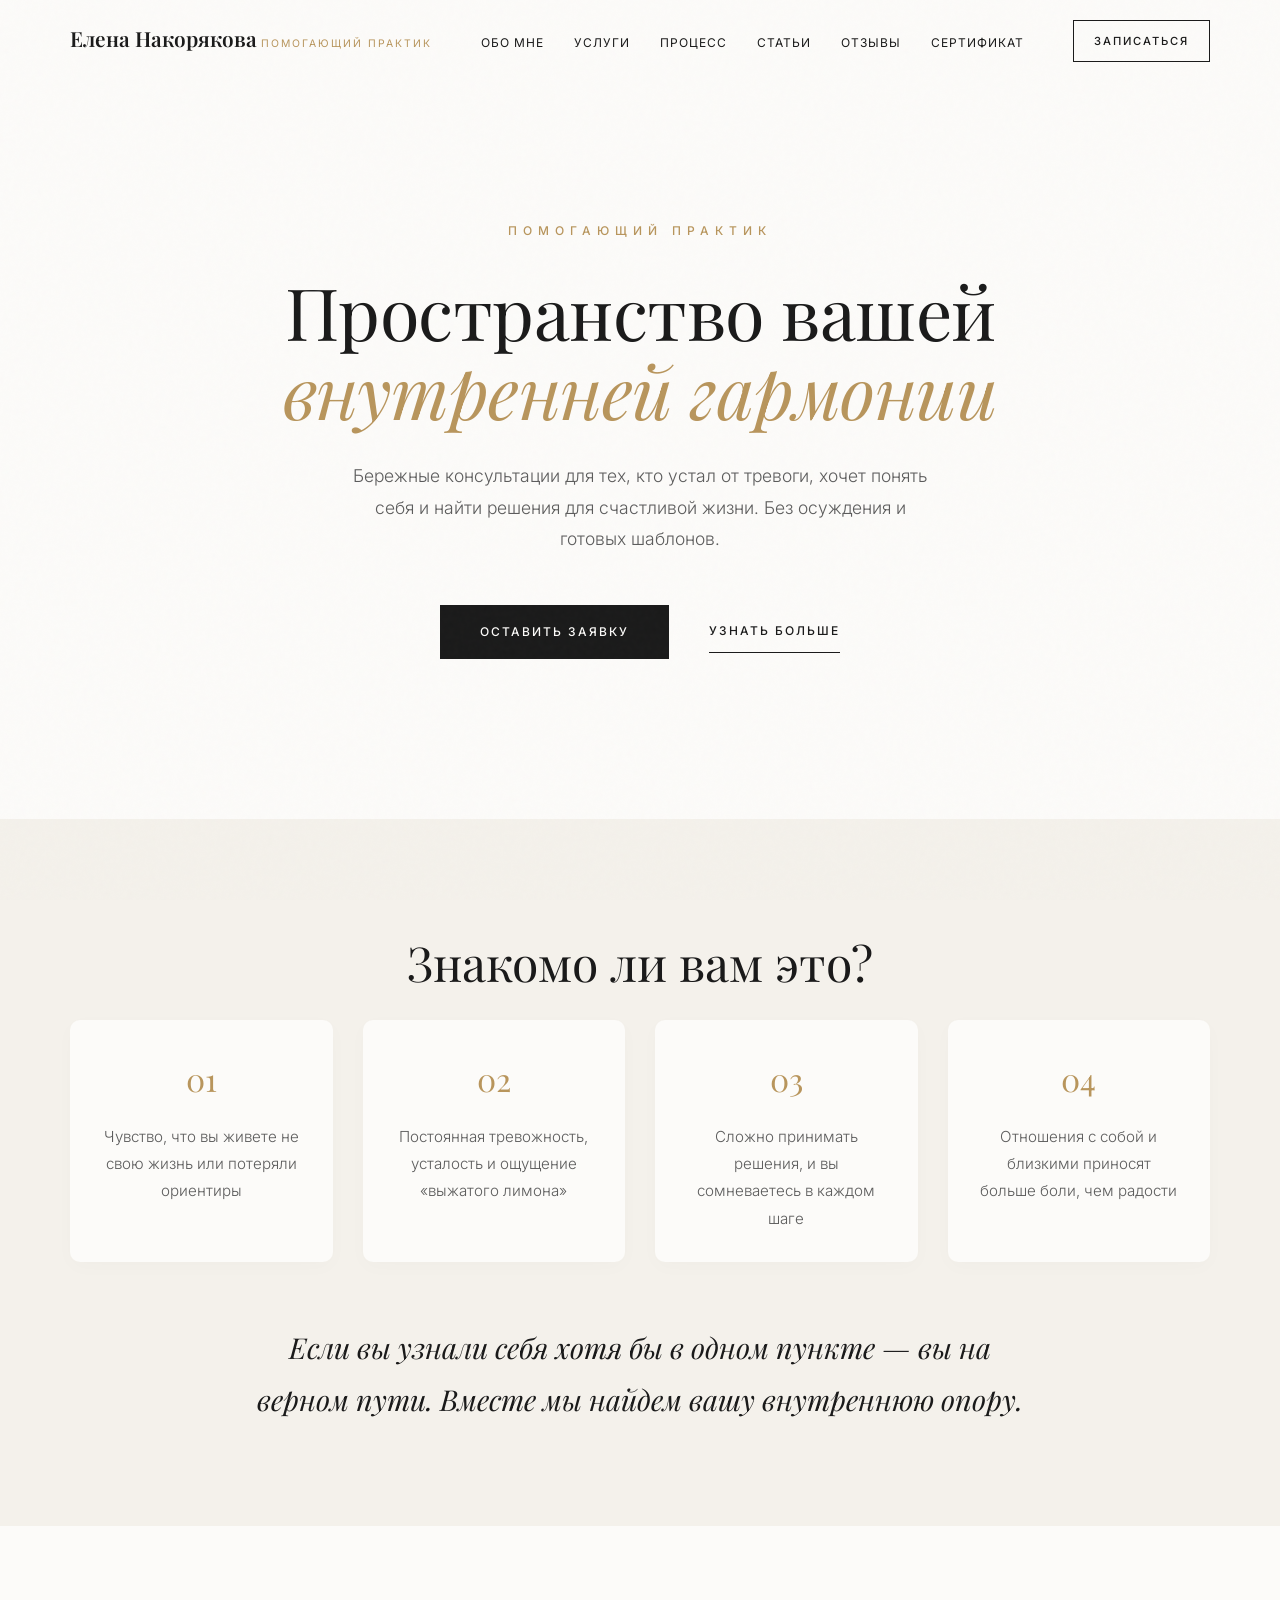
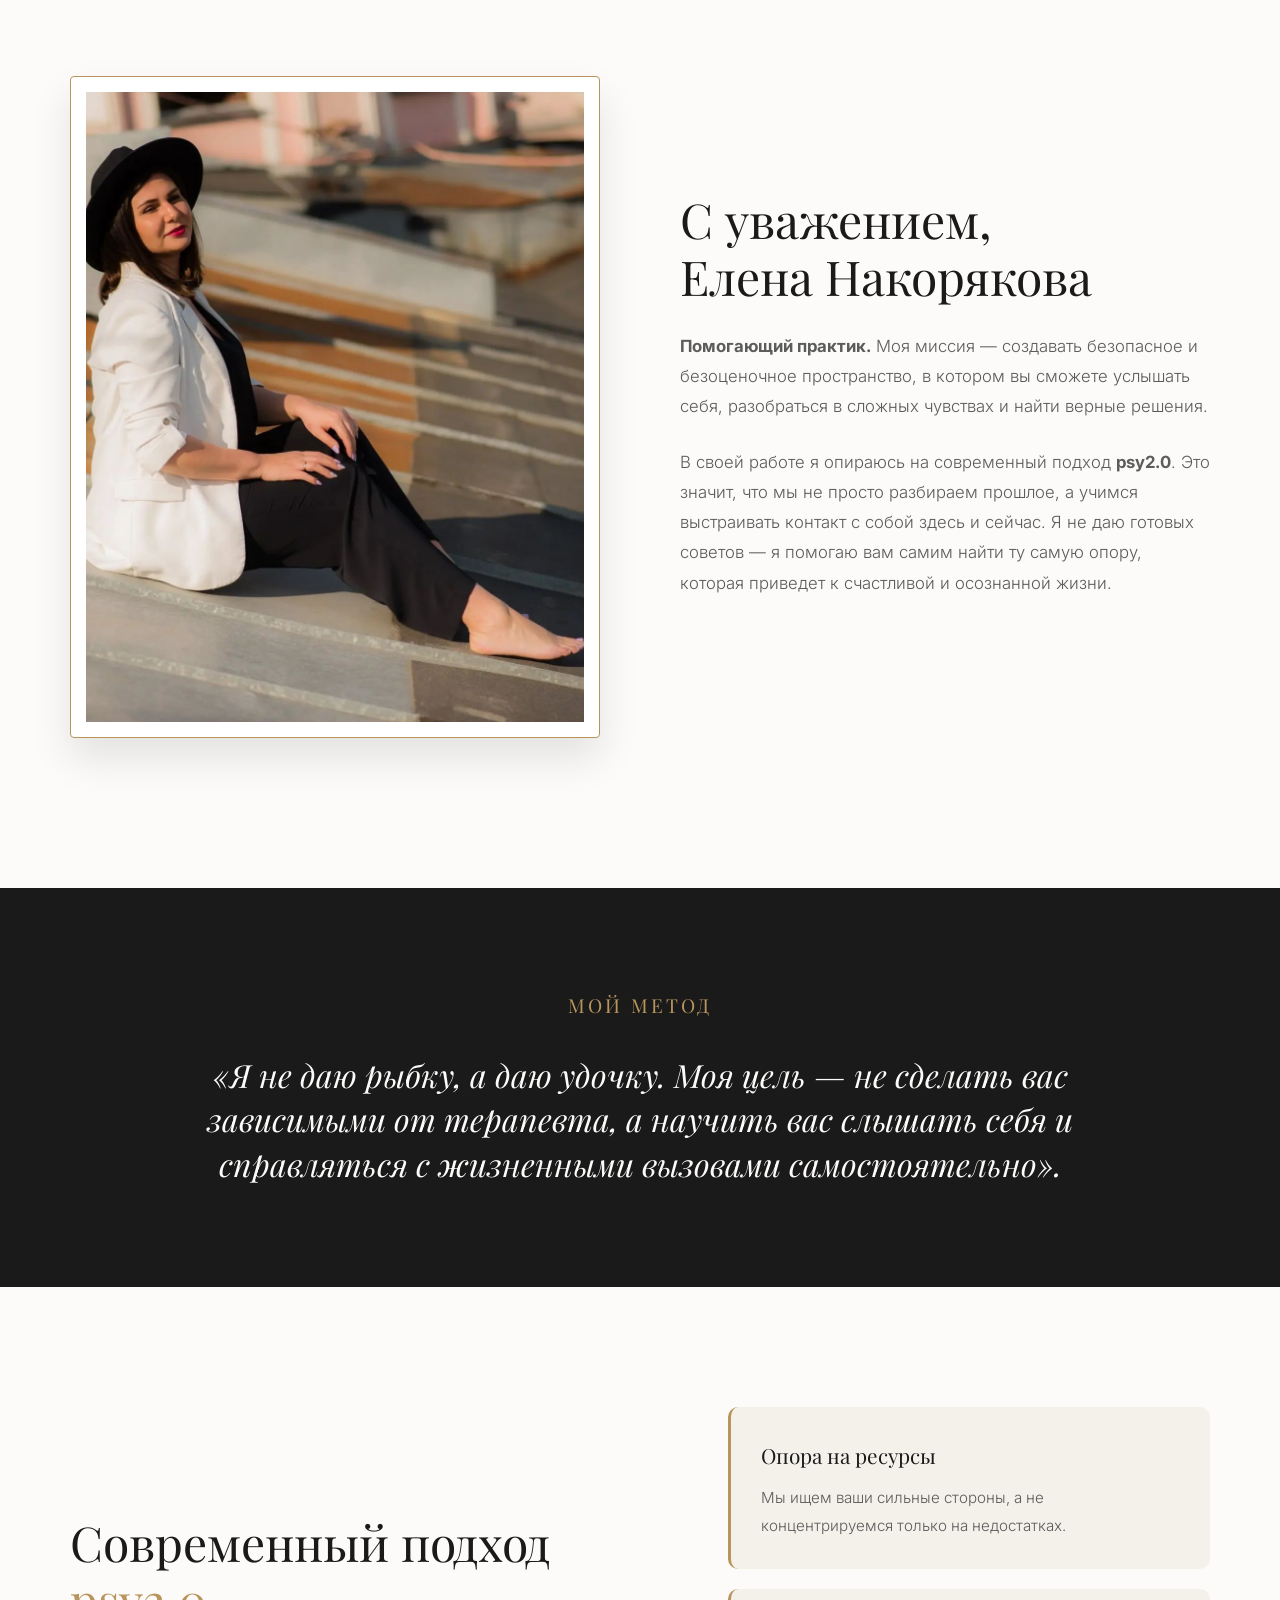
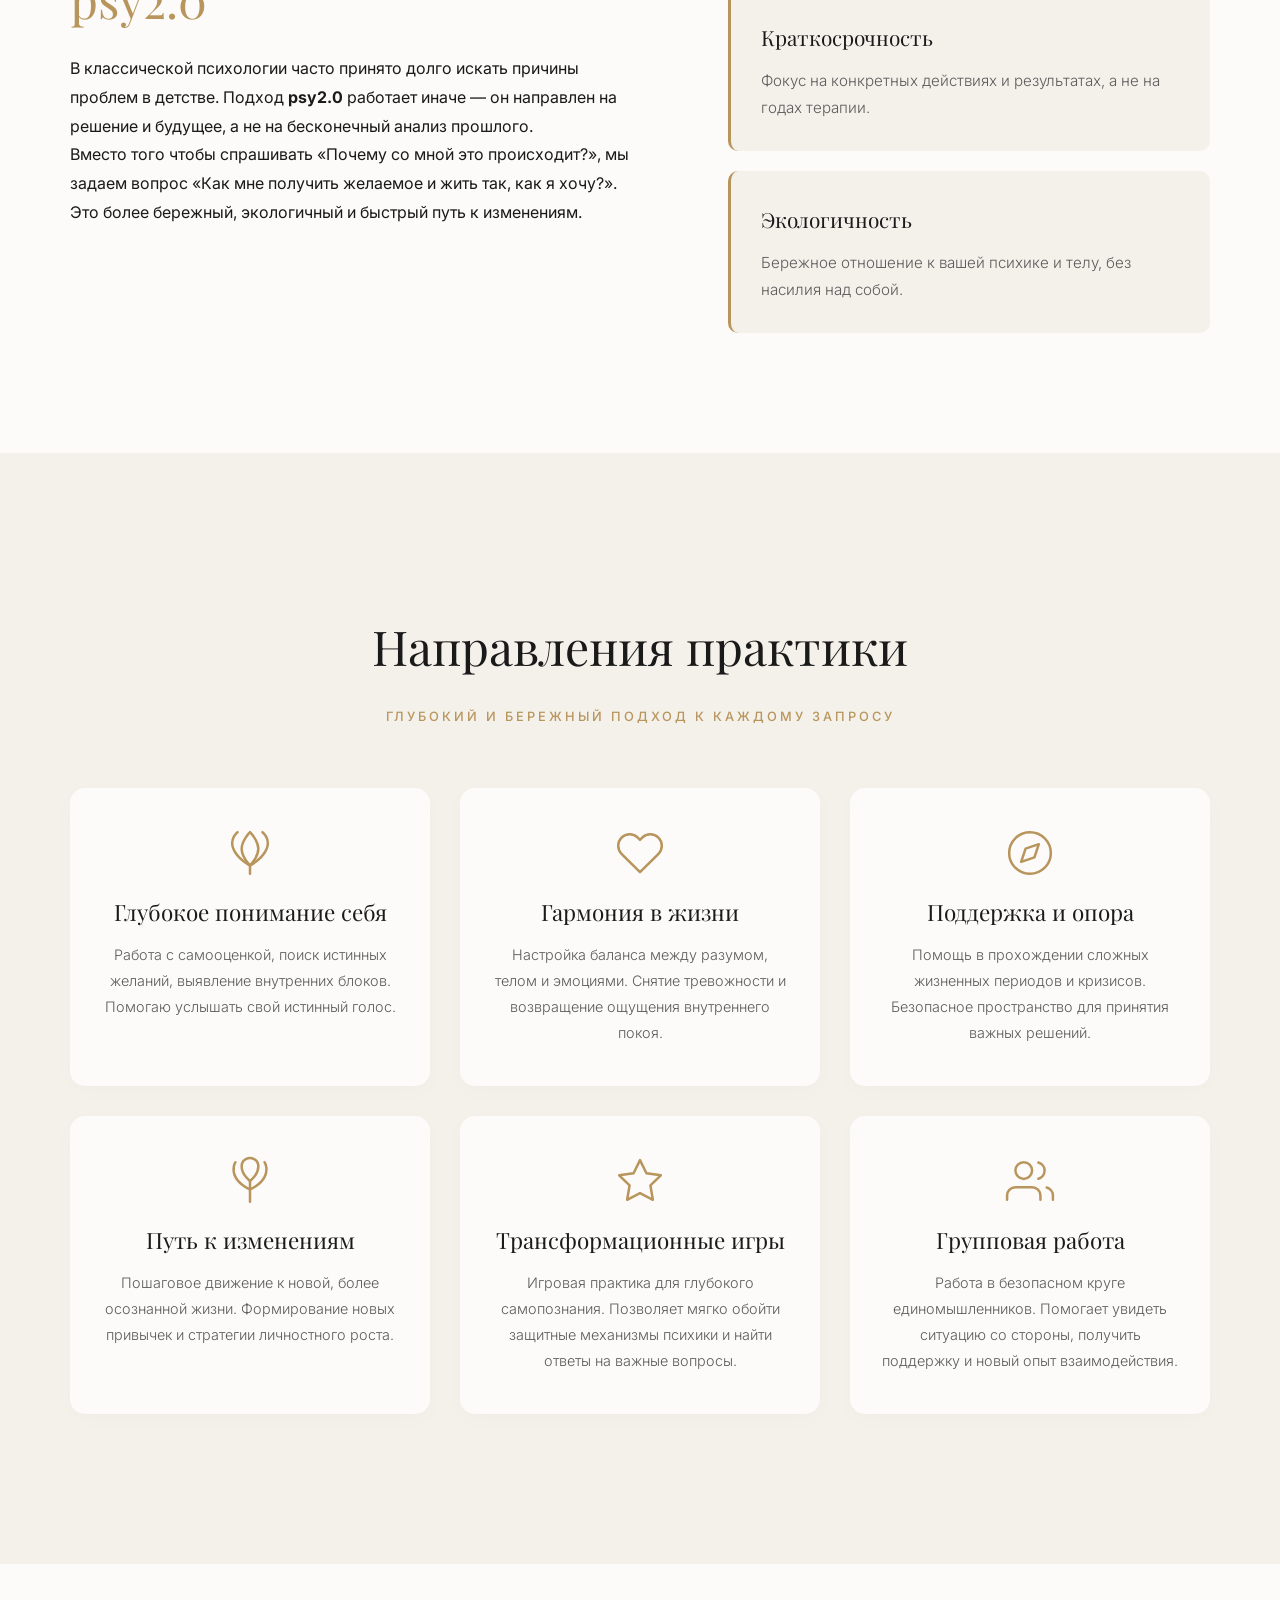
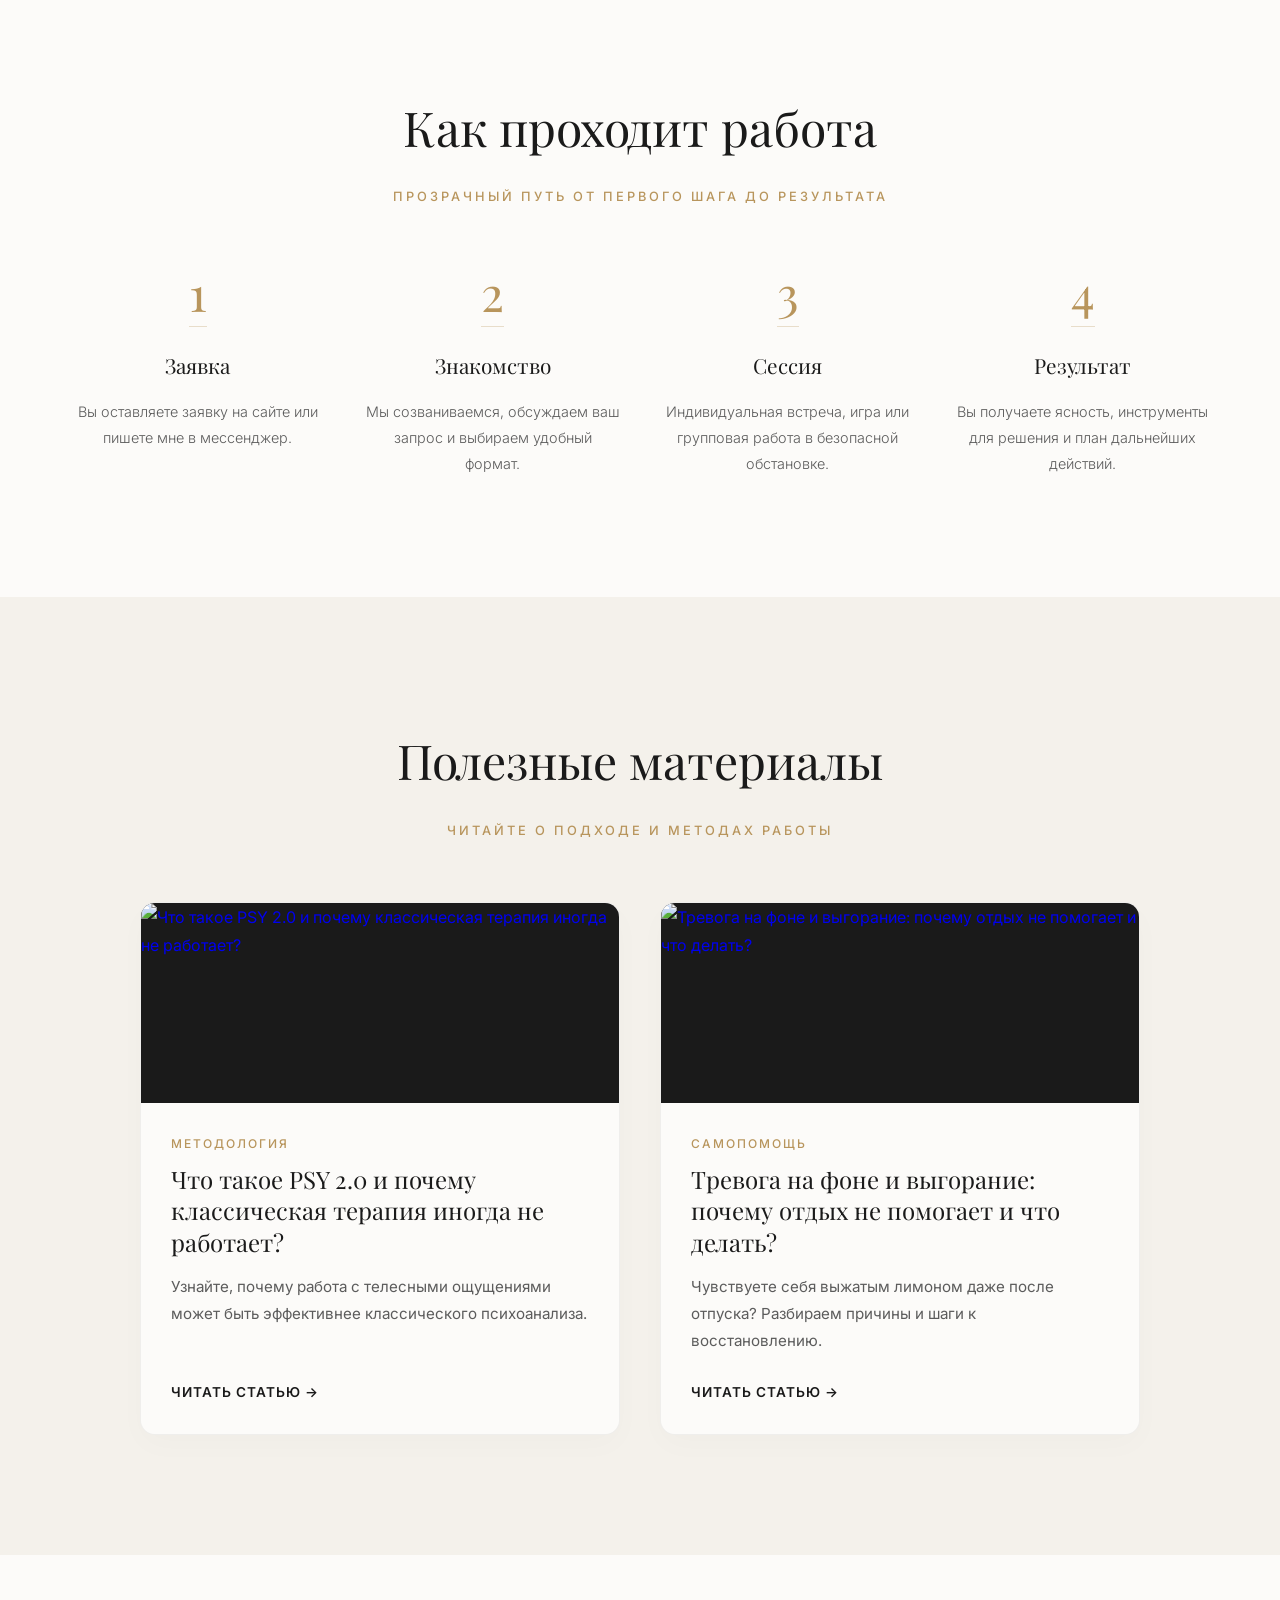
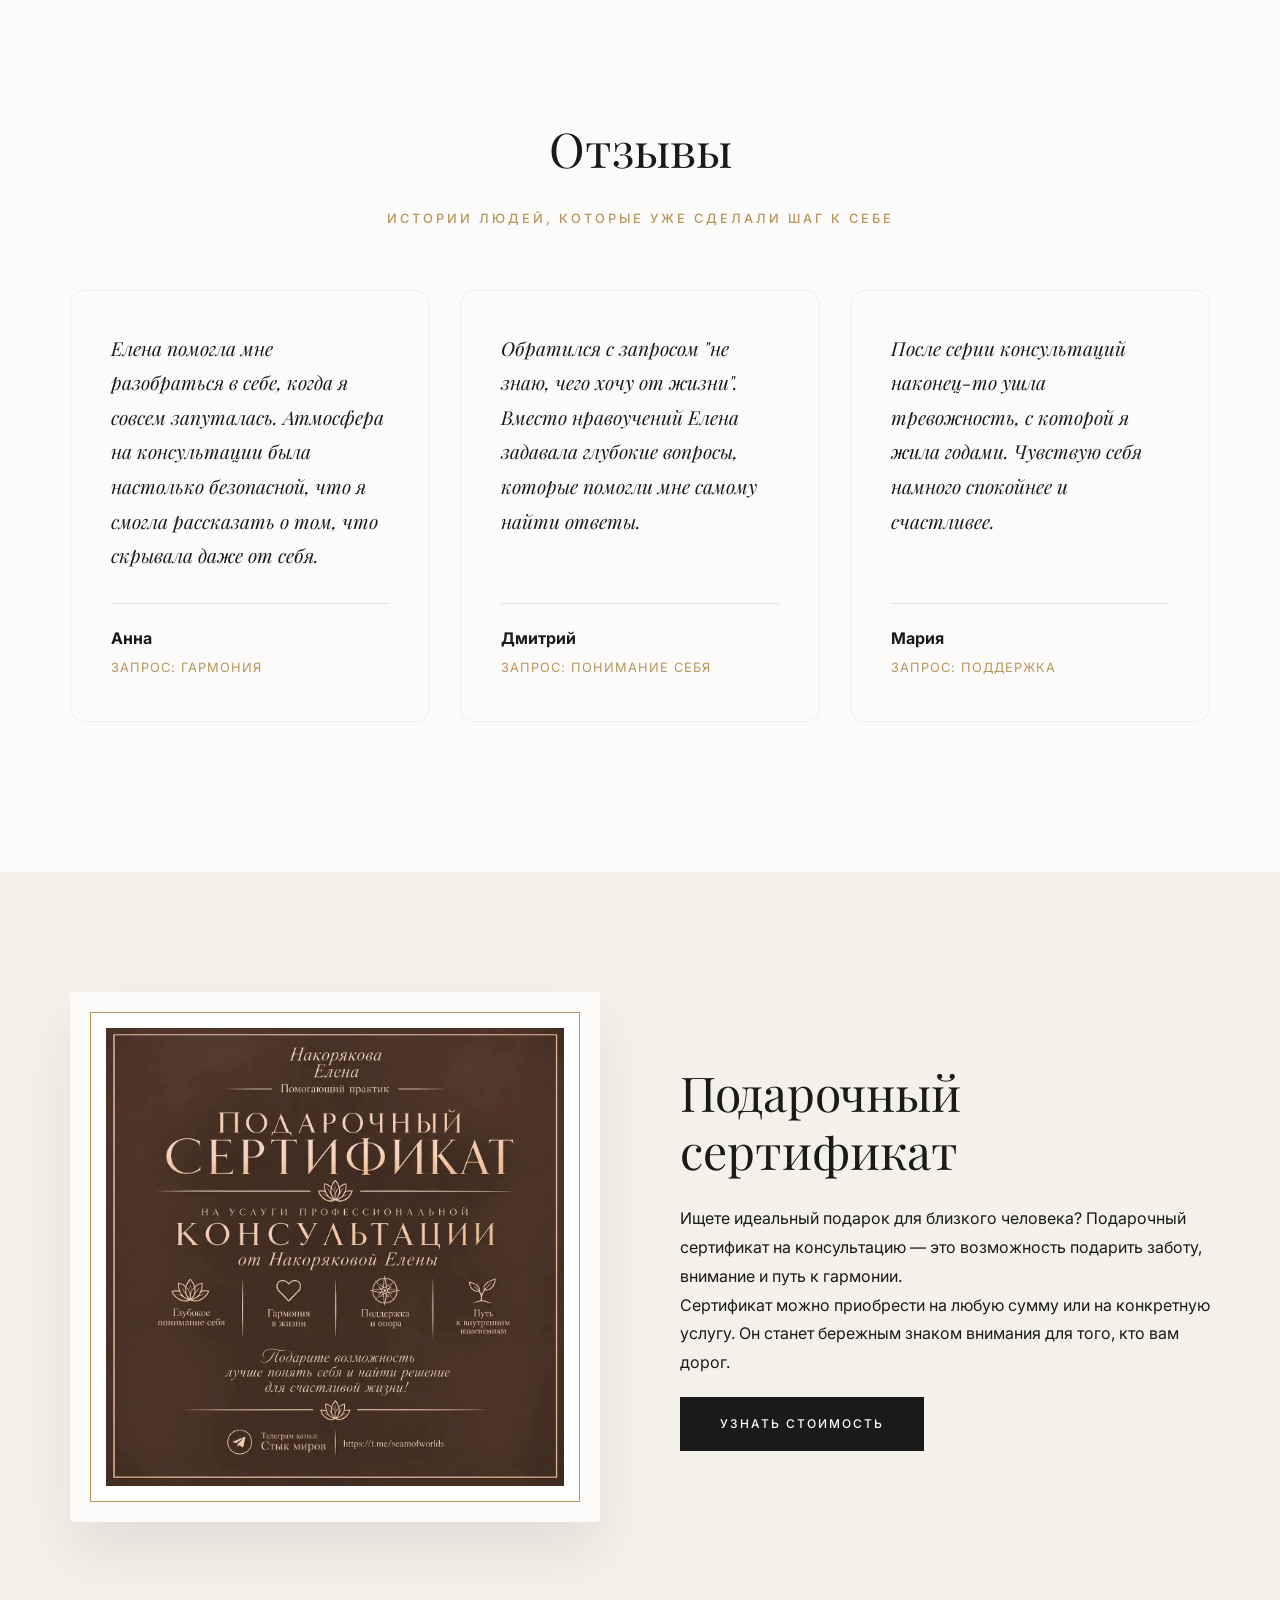
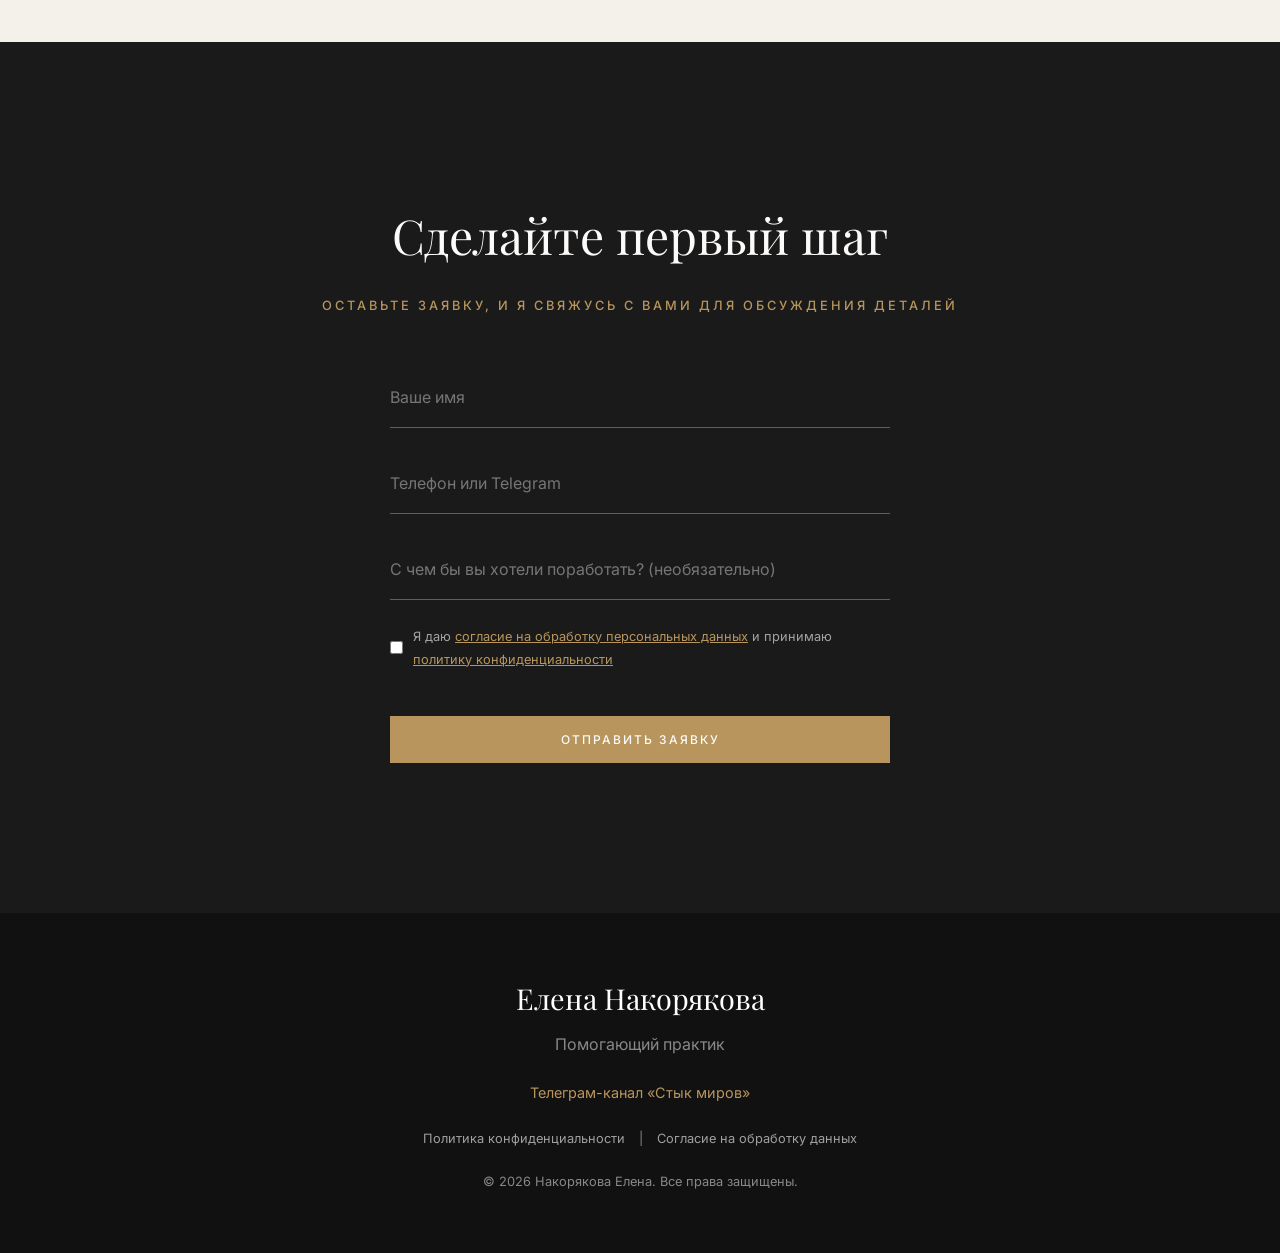
==== commit d2a3d781: "Добавление статей" ====
--- a/index.html
+++ b/index.html
@@ -24,15 +24,24 @@
                     <span class="logo-sub">Помогающий практик</span>
                 </a>
             </div>
-            <ul class="nav-links">
+            
+            <div class="burger" id="burger-menu">
+                <span></span>
+                <span></span>
+                <span></span>
+            </div>
+
+            <ul class="nav-links" id="nav-links">
                 <li><a href="#about">Обо мне</a></li>
                 <li><a href="#services">Услуги</a></li>
                 <li><a href="#process">Процесс</a></li>
-                <li><a href="blog-psy2.html">Статьи</a></li> <!-- Ссылка на статьи -->
+                <li><a href="blog-psy2.html">Статьи</a></li>
                 <li><a href="#reviews">Отзывы</a></li>
                 <li><a href="#certificate">Сертификат</a></li>
+                <li class="mobile-only-btn"><a href="#contact" class="btn btn-nav">Записаться</a></li>
             </ul>
-            <a href="#contact" class="btn btn-nav">Записаться</a>
+            
+            <a href="#contact" class="btn btn-nav desktop-only-btn">Записаться</a>
         </div>
     </nav>
 
@@ -126,7 +135,7 @@
         </div>
     </section>
 
-    <!-- УСЛУГИ (6 карточек) -->
+    <!-- УСЛУГИ -->
     <section class="services" id="services">
         <div class="container">
             <div class="section-header reveal">
@@ -135,7 +144,6 @@
             </div>
             
             <div class="services-grid">
-                <!-- 1 -->
                 <div class="service-card reveal">
                     <div class="service-icon">
                         <svg viewBox="0 0 24 24" fill="none" stroke="currentColor" stroke-width="1.2" stroke-linecap="round" stroke-linejoin="round"><path d="M12 2C12 2 16 6 16 10C16 14 12 18 12 18C12 18 8 14 8 10C8 6 12 2 12 2Z"/><path d="M12 18C12 18 18 15 20 10C22 5 18 2 18 2"/><path d="M12 18C12 18 6 15 4 10C2 5 6 2 6 2"/><path d="M12 22V18"/></svg>
@@ -144,7 +152,6 @@
                     <p>Работа с самооценкой, поиск истинных желаний, выявление внутренних блоков. Помогаю услышать свой истинный голос.</p>
                 </div>
 
-                <!-- 2 -->
                 <div class="service-card reveal" style="transition-delay: 100ms;">
                     <div class="service-icon">
                         <svg viewBox="0 0 24 24" fill="none" stroke="currentColor" stroke-width="1.2" stroke-linecap="round" stroke-linejoin="round"><path d="M20.84 4.61a5.5 5.5 0 0 0-7.78 0L12 5.67l-1.06-1.06a5.5 5.5 0 0 0-7.78 7.78l1.06 1.06L12 21.23l7.78-7.78 1.06-1.06a5.5 5.5 0 0 0 0-7.78z"/></svg>
@@ -153,7 +160,6 @@
                     <p>Настройка баланса между разумом, телом и эмоциями. Снятие тревожности и возвращение ощущения внутреннего покоя.</p>
                 </div>
 
-                <!-- 3 -->
                 <div class="service-card reveal" style="transition-delay: 200ms;">
                     <div class="service-icon">
                         <svg viewBox="0 0 24 24" fill="none" stroke="currentColor" stroke-width="1.2" stroke-linecap="round" stroke-linejoin="round"><circle cx="12" cy="12" r="10"/><polygon points="16.24 7.76 14.12 14.12 7.76 16.24 9.88 9.88 16.24 7.76"/></svg>
@@ -162,7 +168,6 @@
                     <p>Помощь в прохождении сложных жизненных периодов и кризисов. Безопасное пространство для принятия важных решений.</p>
                 </div>
 
-                <!-- 4 -->
                 <div class="service-card reveal" style="transition-delay: 300ms;">
                     <div class="service-icon">
                         <svg viewBox="0 0 24 24" fill="none" stroke="currentColor" stroke-width="1.2" stroke-linecap="round" stroke-linejoin="round"><path d="M12 22V12"/><path d="M12 12C12 12 16 9 16 5C16 1 12 1 12 1C12 1 8 1 8 5C8 9 12 12 12 12Z"/><path d="M12 16C12 16 17 14 19 10C21 6 19 3 19 3"/><path d="M12 16C12 16 7 14 5 10C3 6 5 3 5 3"/></svg>
@@ -171,7 +176,6 @@
                     <p>Пошаговое движение к новой, более осознанной жизни. Формирование новых привычек и стратегии личностного роста.</p>
                 </div>
 
-                <!-- 5 -->
                 <div class="service-card reveal" style="transition-delay: 400ms;">
                     <div class="service-icon">
                         <svg viewBox="0 0 24 24" fill="none" stroke="currentColor" stroke-width="1.2" stroke-linecap="round" stroke-linejoin="round"><polygon points="12 2 15.09 8.26 22 9.27 17 14.14 18.18 21.02 12 17.77 5.82 21.02 7 14.14 2 9.27 8.91 8.26 12 2"></polygon></svg>
@@ -180,7 +184,6 @@
                     <p>Игровая практика для глубокого самопознания. Позволяет мягко обойти защитные механизмы психики и найти ответы на важные вопросы.</p>
                 </div>
 
-                <!-- 6 -->
                 <div class="service-card reveal" style="transition-delay: 500ms;">
                     <div class="service-icon">
                         <svg viewBox="0 0 24 24" fill="none" stroke="currentColor" stroke-width="1.2" stroke-linecap="round" stroke-linejoin="round"><path d="M17 21v-2a4 4 0 0 0-4-4H5a4 4 0 0 0-4 4v2"></path><circle cx="9" cy="7" r="4"></circle><path d="M23 21v-2a4 4 0 0 0-3-3.87"></path><path d="M16 3.13a4 4 0 0 1 0 7.75"></path></svg>
@@ -224,7 +227,7 @@
         </div>
     </section>
 
-    <!-- БЛОК АНОНСА СТАТЕЙ -->
+    <!-- БЛОК АНОНСА СТАТЕЙ (АВТОМАТИЧЕСКИЙ) -->
     <section class="blog-preview" id="blog">
         <div class="container reveal">
             <div class="section-header">
@@ -232,32 +235,9 @@
                 <p class="section-subtitle">Читайте о подходе и методах работы</p>
             </div>
             
-            <div class="blog-card-wrapper">
-                <!-- Карточка 1 (Ссылка на статью) -->
-                <a href="blog-psy2.html" class="blog-card">
-                    <div class="blog-card-img">
-                        <img src="psy2-photo.jpg" alt="PSY 2.0">
-                    </div>
-                    <div class="blog-card-content">
-                        <span class="blog-category">Методология</span>
-                        <h3>Что такое PSY 2.0 и почему классическая терапия иногда не работает?</h3>
-                        <p>Узнайте, почему работа с телесными ощущениями может быть эффективнее классического психоанализа.</p>
-                        <span class="blog-read-more">Читать статью &rarr;</span>
-                    </div>
-                </a>
-
-                <!-- Карточка 2 (Заглушка для будущих статей) -->
-                <div class="blog-card disabled">
-                    <div class="blog-card-img">
-                        <div class="blog-placeholder"><svg viewBox="0 0 24 24" fill="none" stroke="currentColor" stroke-width="1" stroke-linecap="round" stroke-linejoin="round"><path d="M12 22V12"/><path d="M12 12C12 12 16 9 16 5C16 1 12 1 12 1C12 1 8 1 8 5C8 9 12 12 12 12Z"/><path d="M12 16C12 16 17 14 19 10C21 6 19 3 19 3"/><path d="M12 16C12 16 7 14 5 10C3 6 5 3 5 3"/></svg></div>
-                    </div>
-                    <div class="blog-card-content">
-                        <span class="blog-category">Скоро</span>
-                        <h3>Как справиться с тревогой: 3 техники самопомощи</h3>
-                        <p>Новая статья уже готовится к публикации.</p>
-                        <span class="blog-read-more">В разработке</span>
-                    </div>
-                </div>
+            <!-- Карточки появятся здесь автоматически из файла articles.json -->
+            <div class="blog-card-wrapper" id="blog-container">
+                <!-- Загрузка... -->
             </div>
         </div>
     </section>
--- a/style.css
+++ b/style.css
@@ -124,7 +124,6 @@
 .blog-card-wrapper { display: grid; grid-template-columns: 1fr 1fr; gap: 40px; max-width: 1000px; margin: 0 auto; }
 .blog-card { background: var(--bg-main); border-radius: 15px; overflow: hidden; text-decoration: none; display: flex; flex-direction: column; transition: all 0.4s ease; border: 1px solid rgba(0,0,0,0.05); box-shadow: 0 10px 30px rgba(0,0,0,0.02); }
 .blog-card:hover { transform: translateY(-8px); box-shadow: 0 20px 40px rgba(184, 149, 92, 0.15); border-color: var(--gold); }
-.blog-card.disabled { opacity: 0.6; pointer-events: none; }
 .blog-card-img { width: 100%; height: 200px; background: var(--text-dark); position: relative; }
 .blog-card-img img { width: 100%; height: 100%; object-fit: cover; }
 .blog-placeholder { width: 100%; height: 100%; display: flex; align-items: center; justify-content: center; background: linear-gradient(135deg, #2c2a29, #1a1a1a); color: var(--gold); }
@@ -201,17 +200,38 @@
 .modal-content { background: var(--bg-main); padding: 60px 40px; text-align: center; max-width: 400px; width: 90%; border: 1px solid var(--gold); border-radius: 10px;}
 .modal-content h3 { font-size: 2rem; margin-bottom: 15px; }
 
-/* Адаптив */
+/* =========================================
+   АДАПТИВНОСТЬ
+   ========================================= */
 @media (max-width: 1024px) {
     .services-grid { grid-template-columns: repeat(2, 1fr); }
     .psy-grid { grid-template-columns: 1fr; gap: 40px; }
     .blog-card-wrapper { grid-template-columns: 1fr; }
     .article-title { font-size: 2.5rem; }
 }
+
 @media (max-width: 900px) {
     .about-grid, .certificate-grid { grid-template-columns: 1fr; }
     .hero h1 { font-size: 3rem; }
-    .nav-links { display: none; }
     .hero { padding: 180px 0 100px 0; }
     .services-grid { grid-template-columns: 1fr; }
+
+    .desktop-only-btn { display: none !important; }
+    
+    .burger { display: flex; flex-direction: column; justify-content: space-between; width: 30px; height: 21px; cursor: pointer; z-index: 101; }
+    .burger span { display: block; height: 2px; width: 100%; background-color: var(--text-dark); transition: all 0.3s ease; }
+    .burger.active span:nth-child(1) { transform: translateY(9px) rotate(45deg); }
+    .burger.active span:nth-child(2) { opacity: 0; }
+    .burger.active span:nth-child(3) { transform: translateY(-9px) rotate(-45deg); }
+
+    .nav-links { position: fixed; top: 0; right: -100%; width: 100%; height: 100vh; background: var(--bg-main); flex-direction: column; justify-content: center; align-items: center; gap: 30px; transition: right 0.4s ease; box-shadow: -10px 0 30px rgba(0,0,0,0.1); z-index: 100; }
+    .nav-links.active { right: 0; }
+    .nav-links a { font-size: 1.2rem; }
+
+    .mobile-only-btn { margin-top: 20px; }
+    .mobile-only-btn .btn-nav { font-size: 1rem; padding: 12px 30px; }
+}
+
+@media (min-width: 901px) {
+    .burger, .mobile-only-btn { display: none !important; }
 }
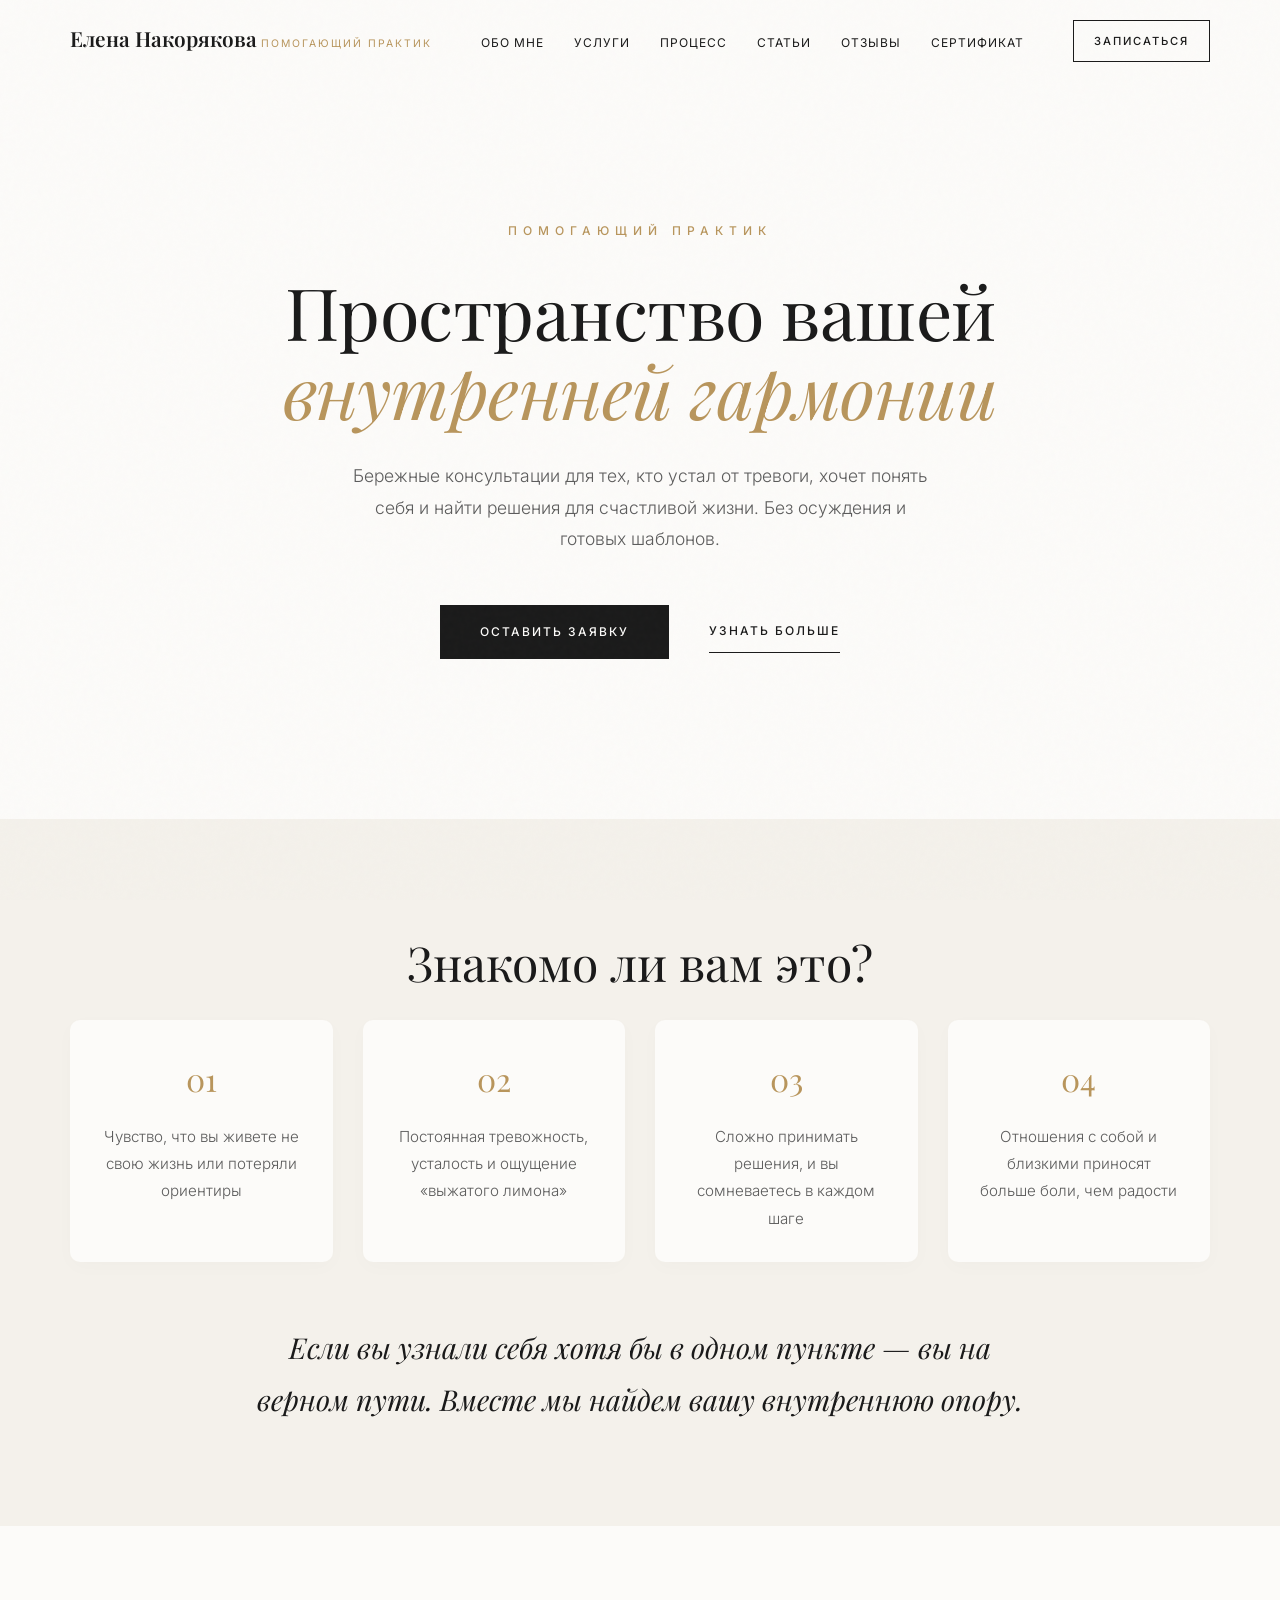
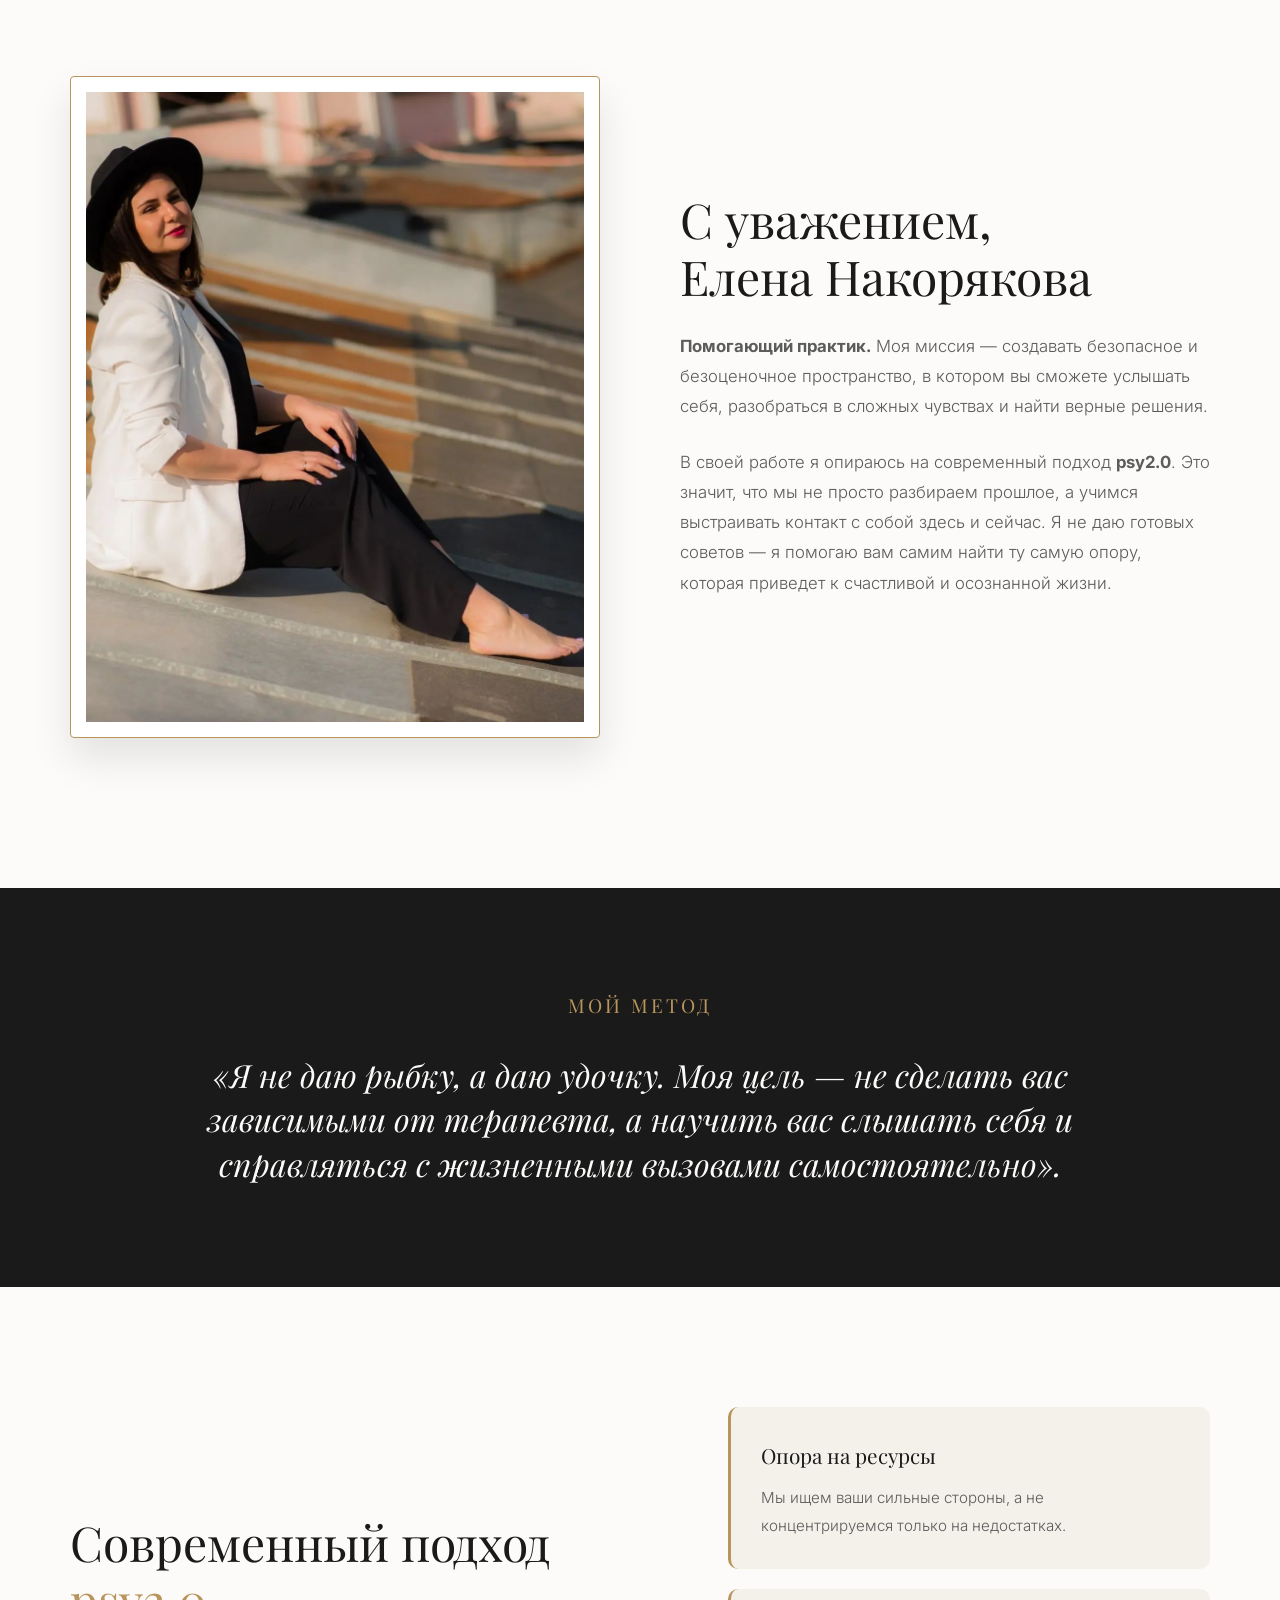
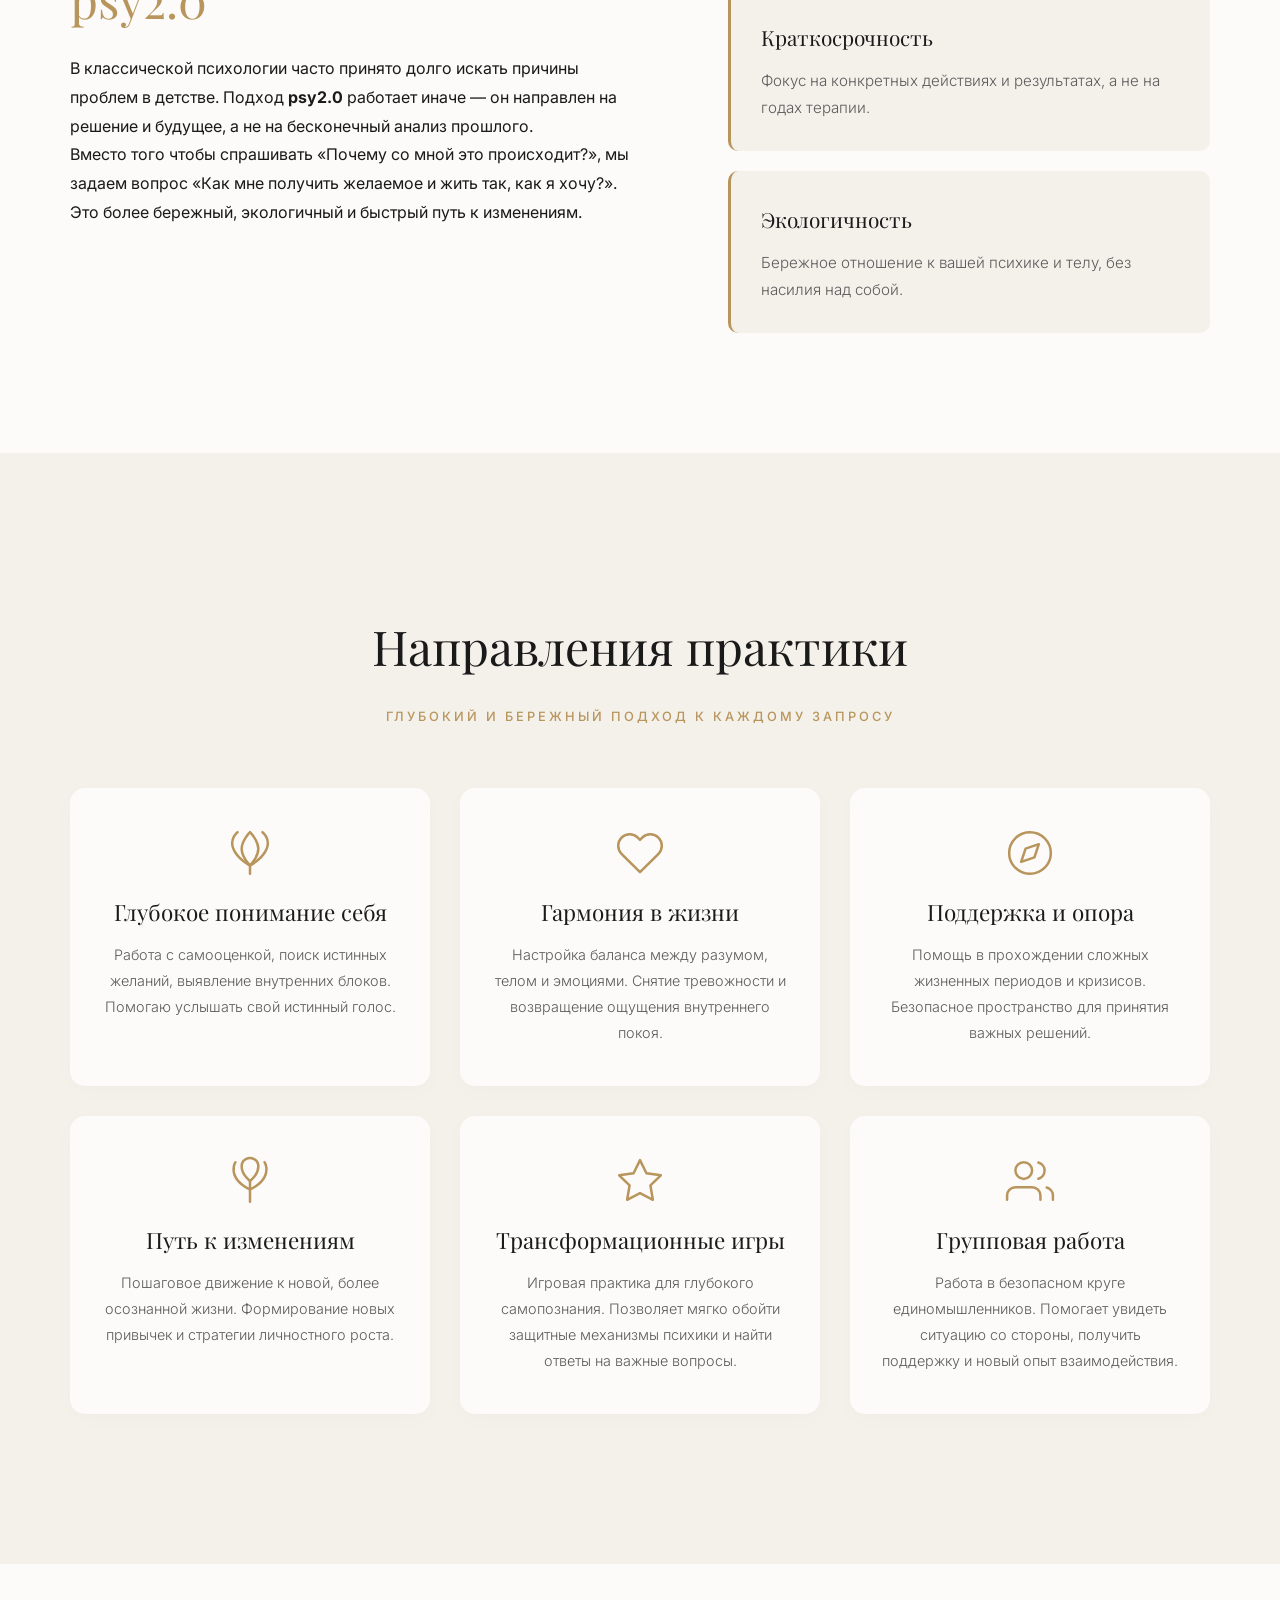
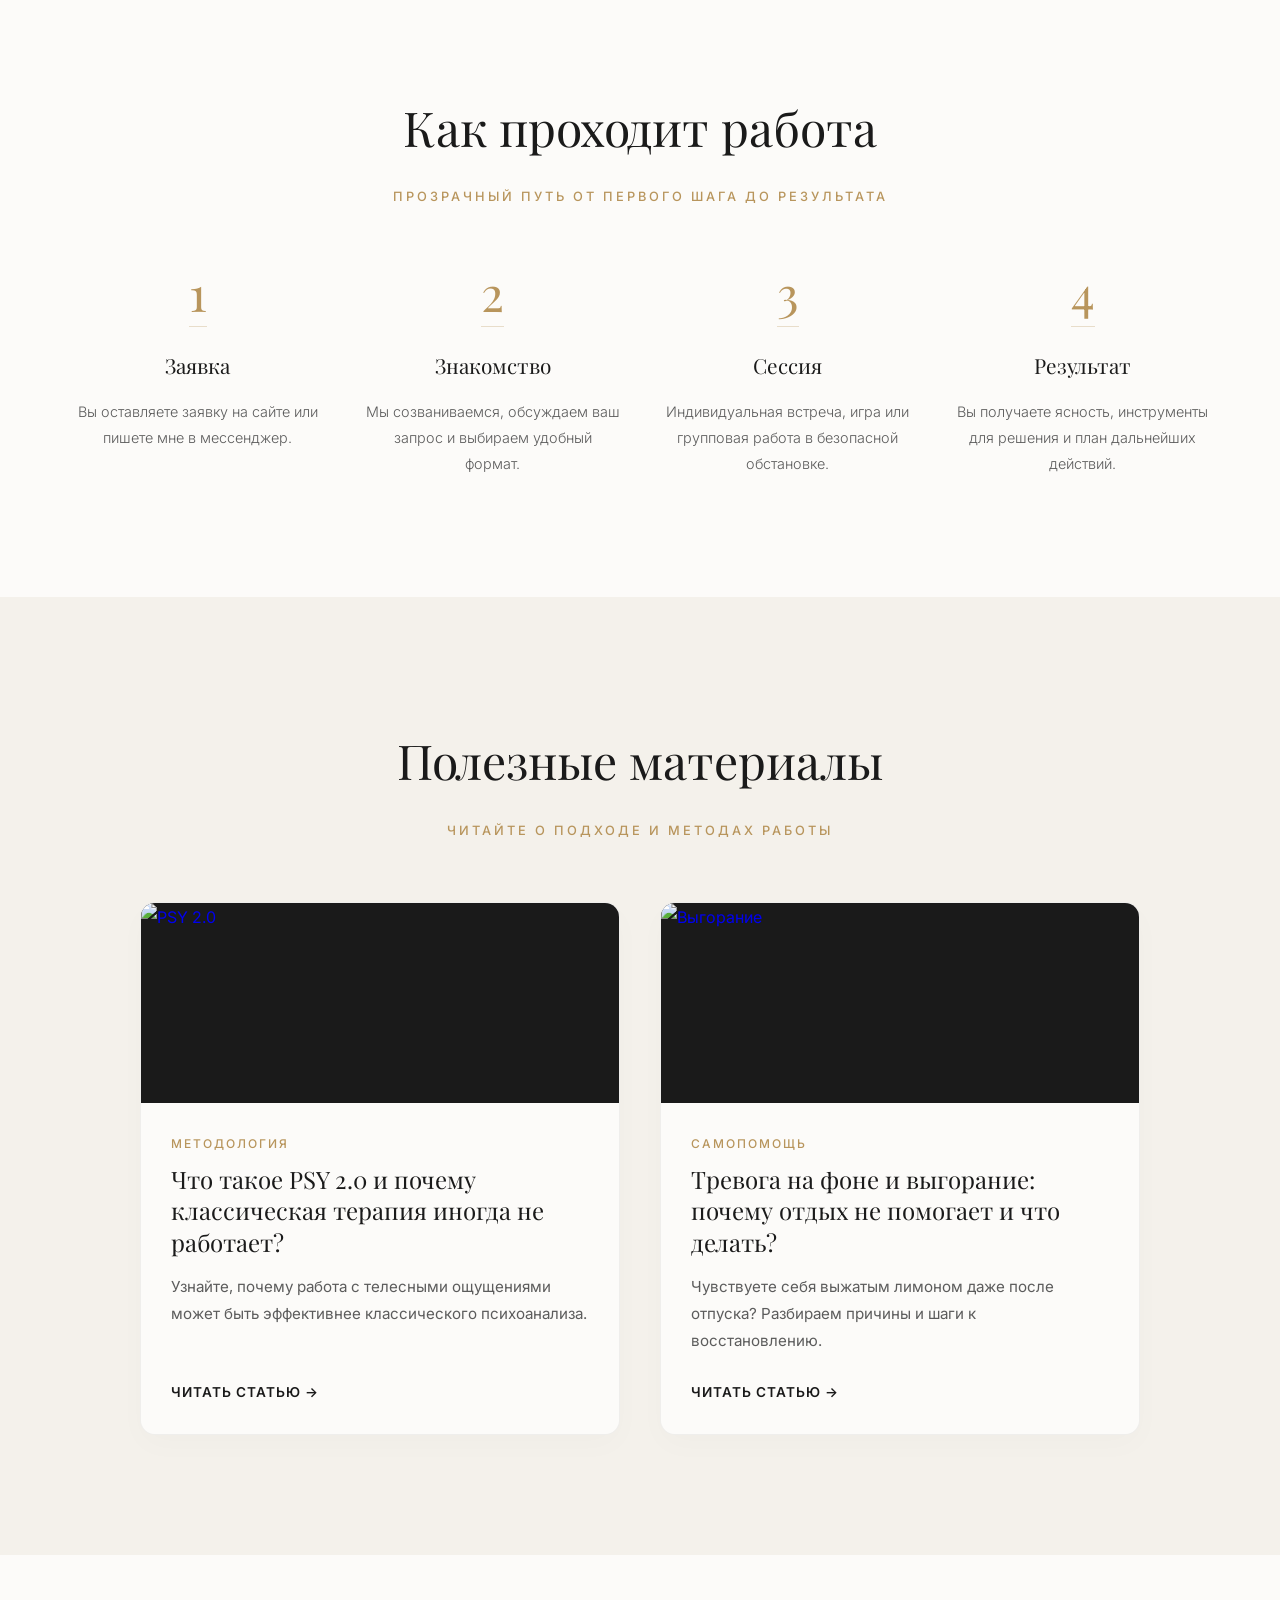
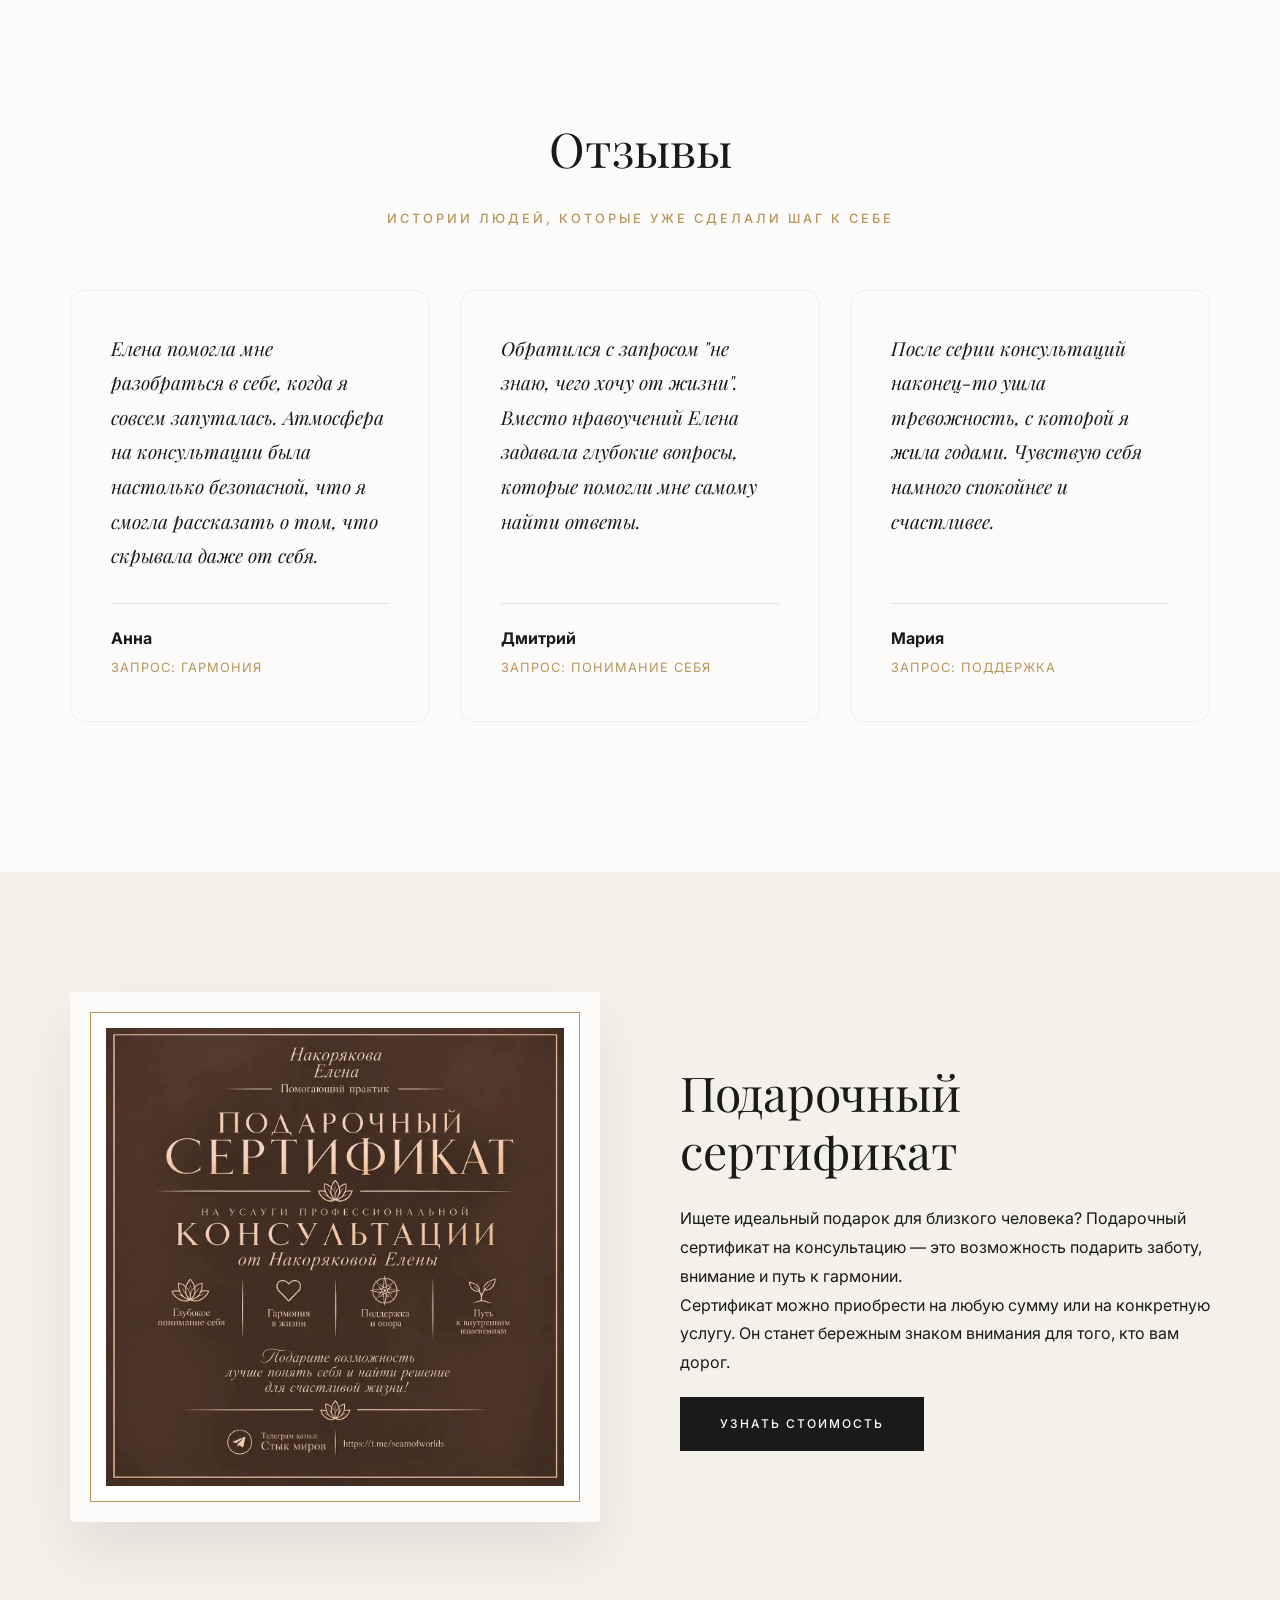
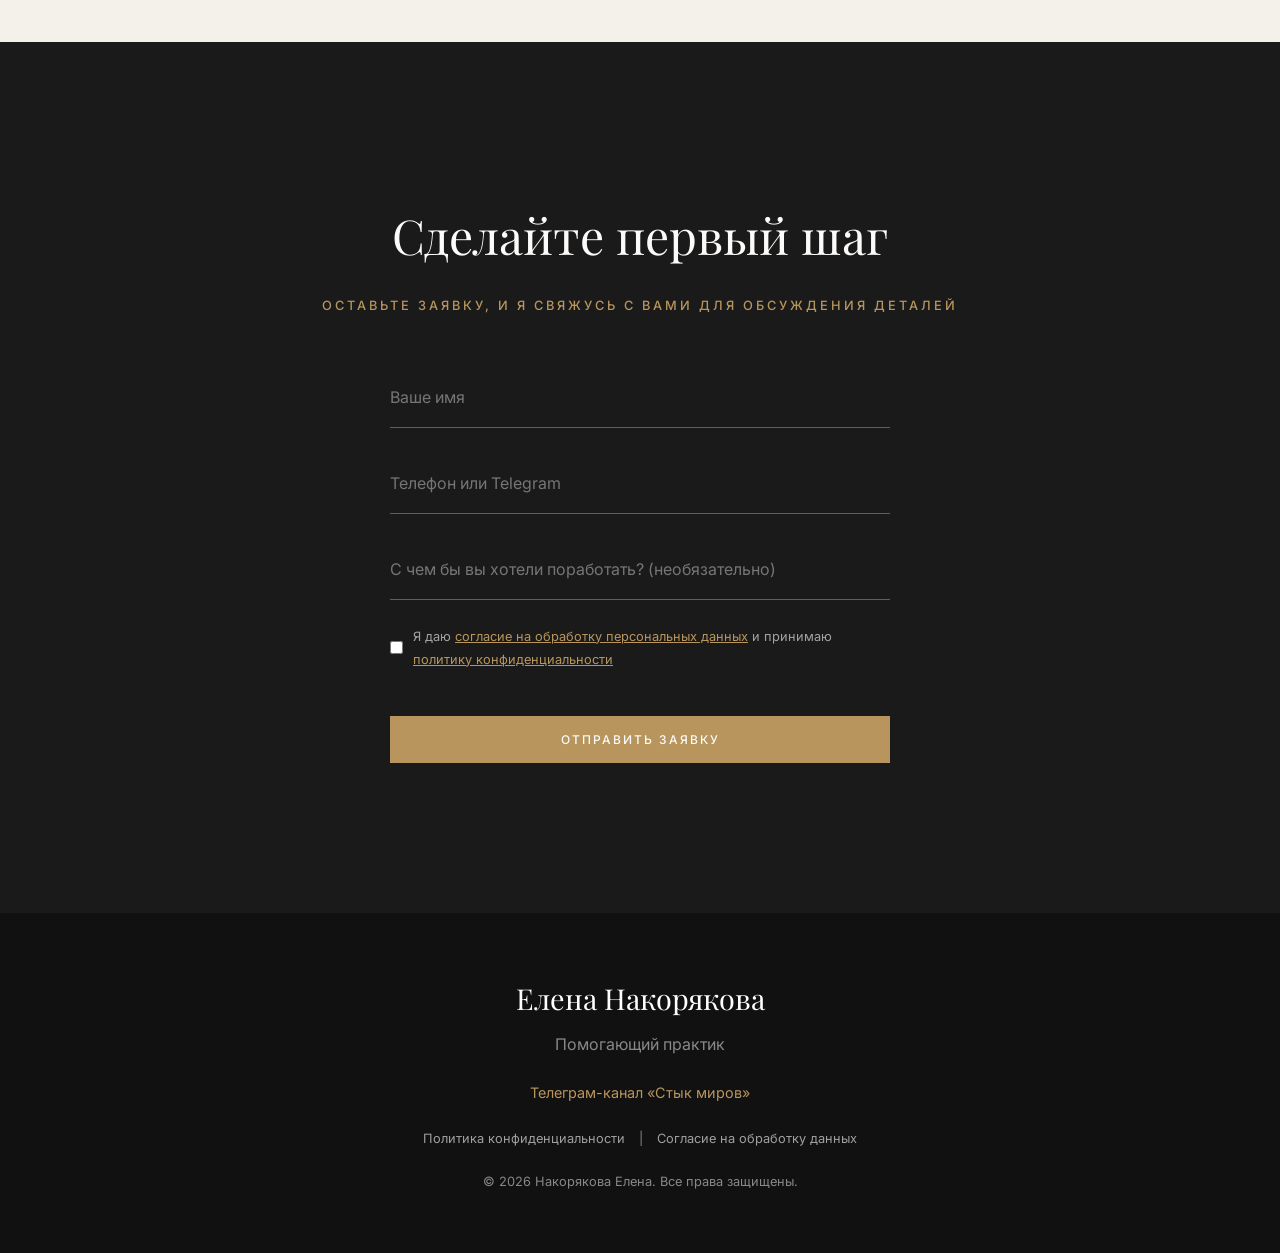
==== commit 8bc4539d: "Add files via upload" ====
--- a/index.html
+++ b/index.html
@@ -35,7 +35,7 @@
                 <li><a href="#about">Обо мне</a></li>
                 <li><a href="#services">Услуги</a></li>
                 <li><a href="#process">Процесс</a></li>
-                <li><a href="blog-psy2.html">Статьи</a></li>
+                <li><a href="#blog">Статьи</a></li> <!-- Ведет на блок карточек -->
                 <li><a href="#reviews">Отзывы</a></li>
                 <li><a href="#certificate">Сертификат</a></li>
                 <li class="mobile-only-btn"><a href="#contact" class="btn btn-nav">Записаться</a></li>
@@ -227,7 +227,7 @@
         </div>
     </section>
 
-    <!-- БЛОК АНОНСА СТАТЕЙ (АВТОМАТИЧЕСКИЙ) -->
+    <!-- БЛОК АНОНСА СТАТЕЙ (СТАТИЧЕСКИЙ) -->
     <section class="blog-preview" id="blog">
         <div class="container reveal">
             <div class="section-header">
@@ -235,9 +235,32 @@
                 <p class="section-subtitle">Читайте о подходе и методах работы</p>
             </div>
             
-            <!-- Карточки появятся здесь автоматически из файла articles.json -->
-            <div class="blog-card-wrapper" id="blog-container">
-                <!-- Загрузка... -->
+            <div class="blog-card-wrapper">
+                <!-- Статья 1 -->
+                <a href="blog-psy2.html" class="blog-card">
+                    <div class="blog-card-img">
+                        <img src="psy2-photo.jpg" alt="PSY 2.0">
+                    </div>
+                    <div class="blog-card-content">
+                        <span class="blog-category">Методология</span>
+                        <h3>Что такое PSY 2.0 и почему классическая терапия иногда не работает?</h3>
+                        <p>Узнайте, почему работа с телесными ощущениями может быть эффективнее классического психоанализа.</p>
+                        <span class="blog-read-more">Читать статью &rarr;</span>
+                    </div>
+                </a>
+
+                <!-- Статья 2 -->
+                <a href="blog-burnout.html" class="blog-card">
+                    <div class="blog-card-img">
+                        <img src="burnout-photo.jpg" alt="Выгорание">
+                    </div>
+                    <div class="blog-card-content">
+                        <span class="blog-category">Самопомощь</span>
+                        <h3>Тревога на фоне и выгорание: почему отдых не помогает и что делать?</h3>
+                        <p>Чувствуете себя выжатым лимоном даже после отпуска? Разбираем причины и шаги к восстановлению.</p>
+                        <span class="blog-read-more">Читать статью &rarr;</span>
+                    </div>
+                </a>
             </div>
         </div>
     </section>
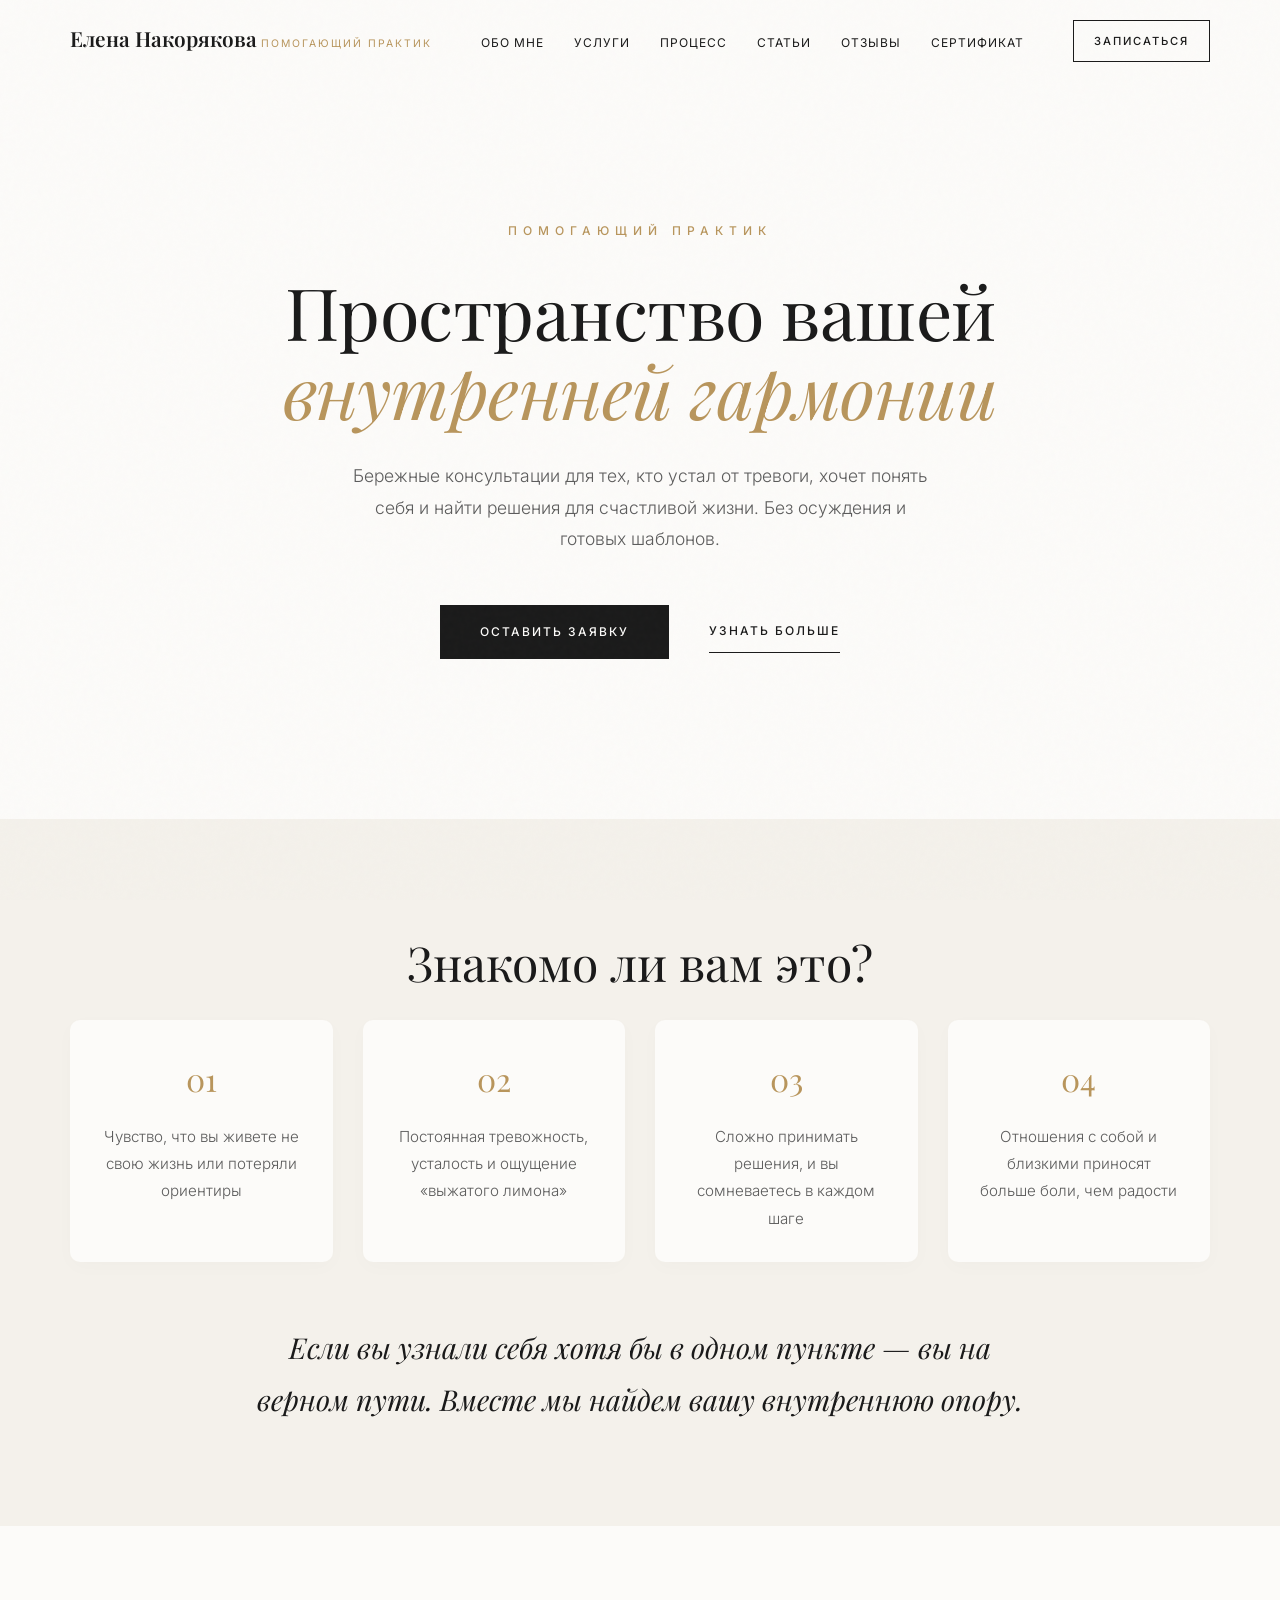
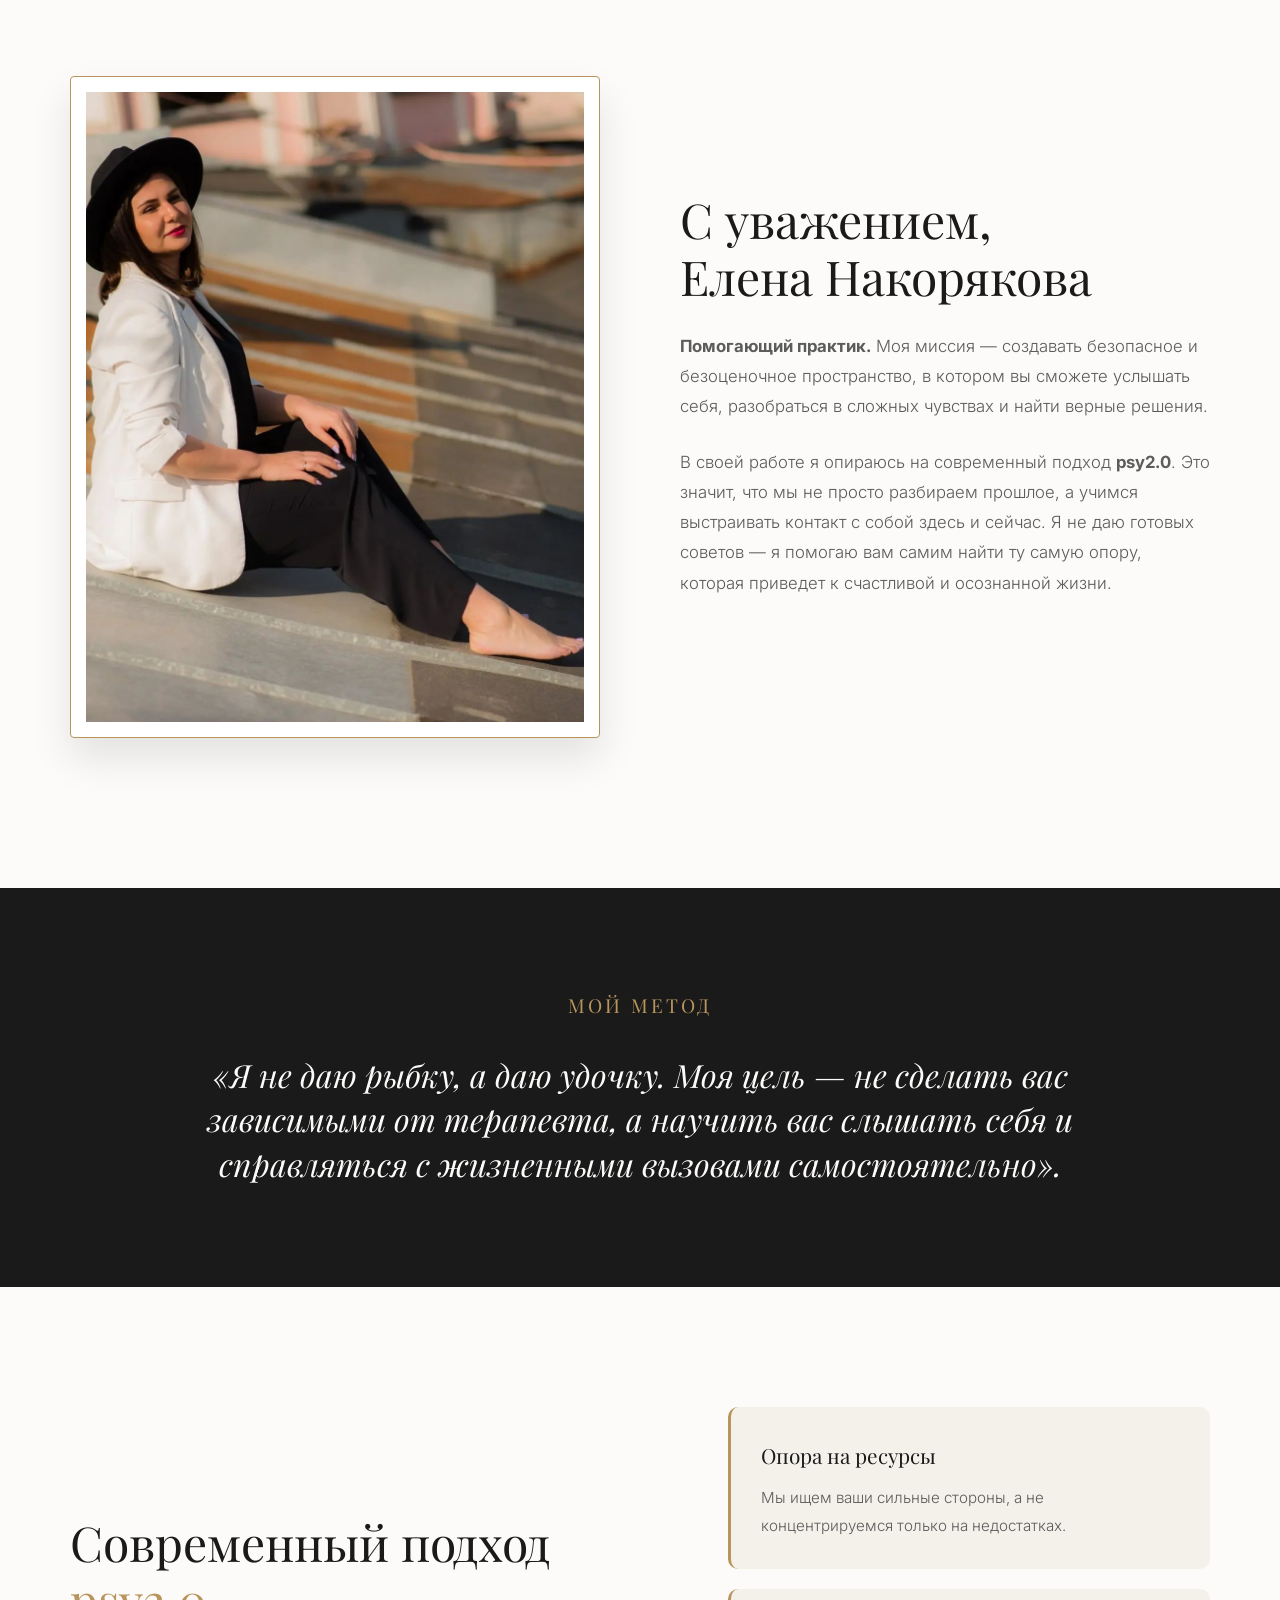
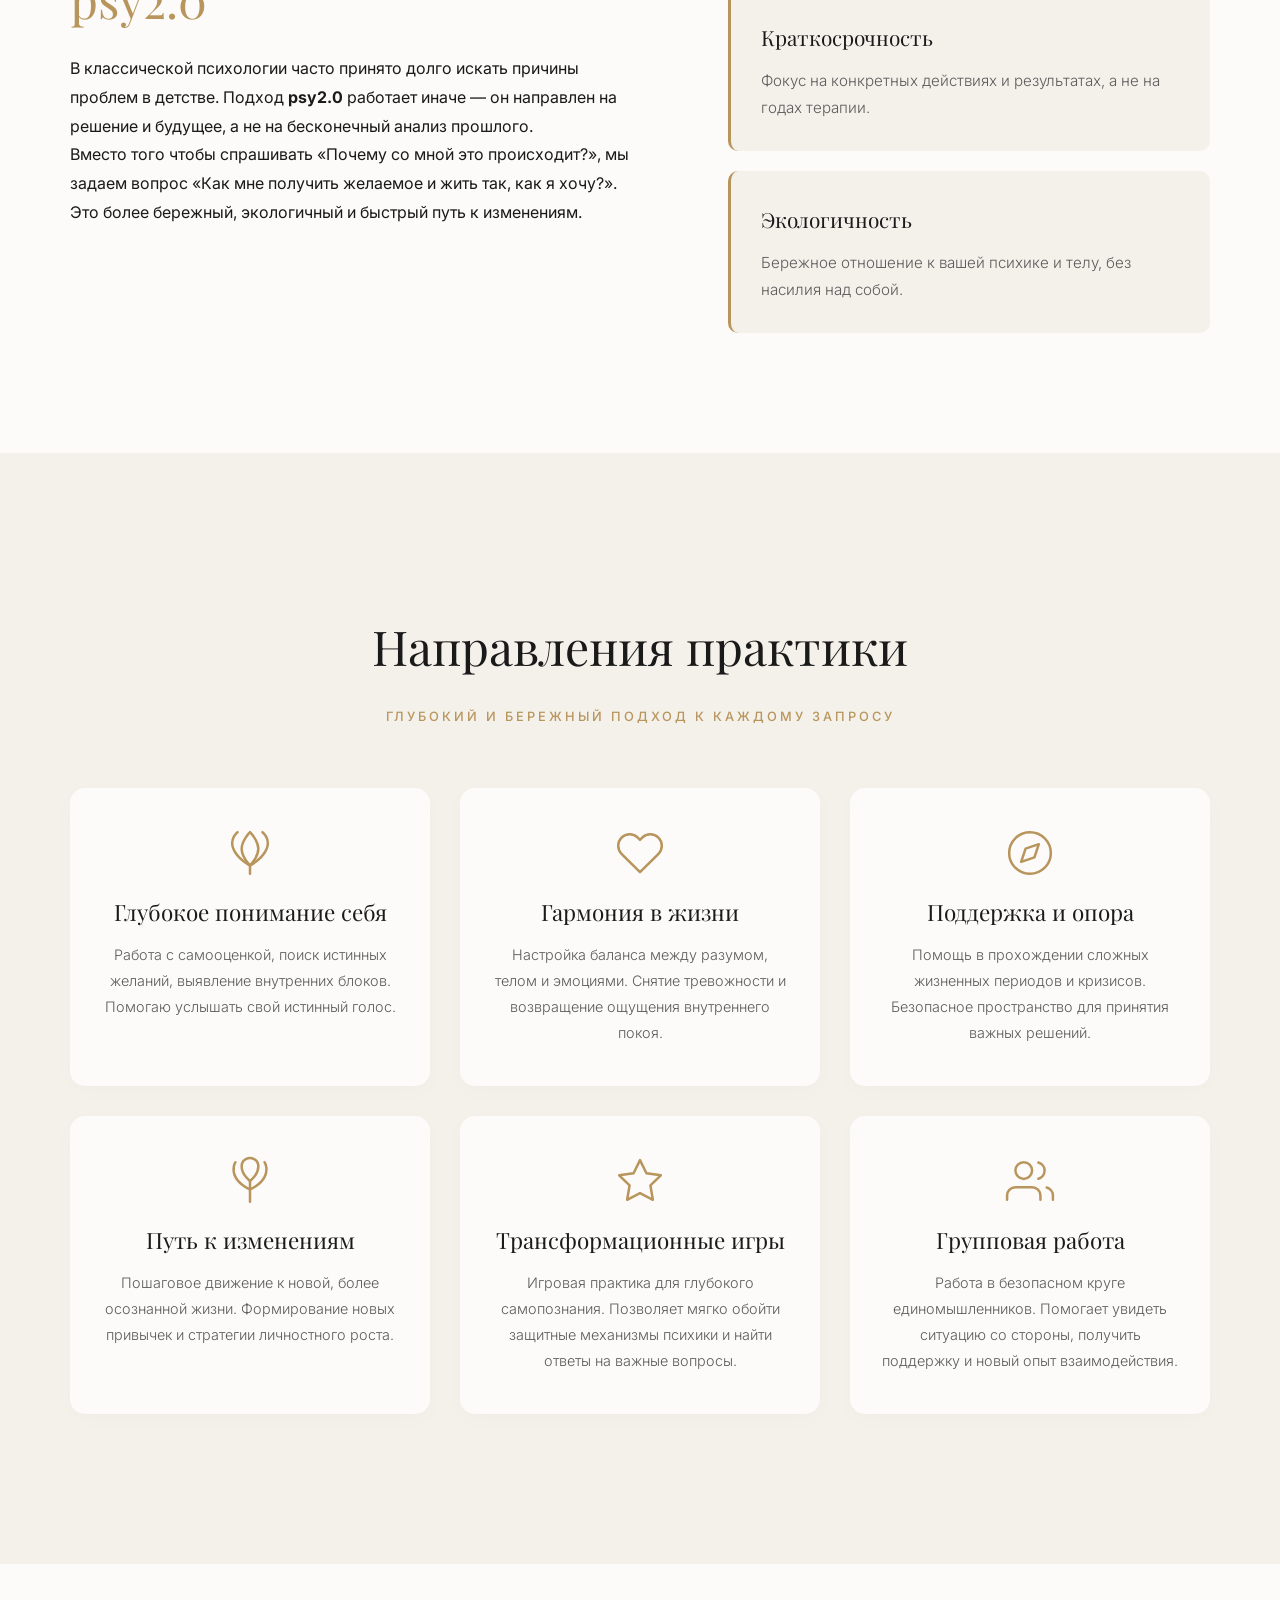
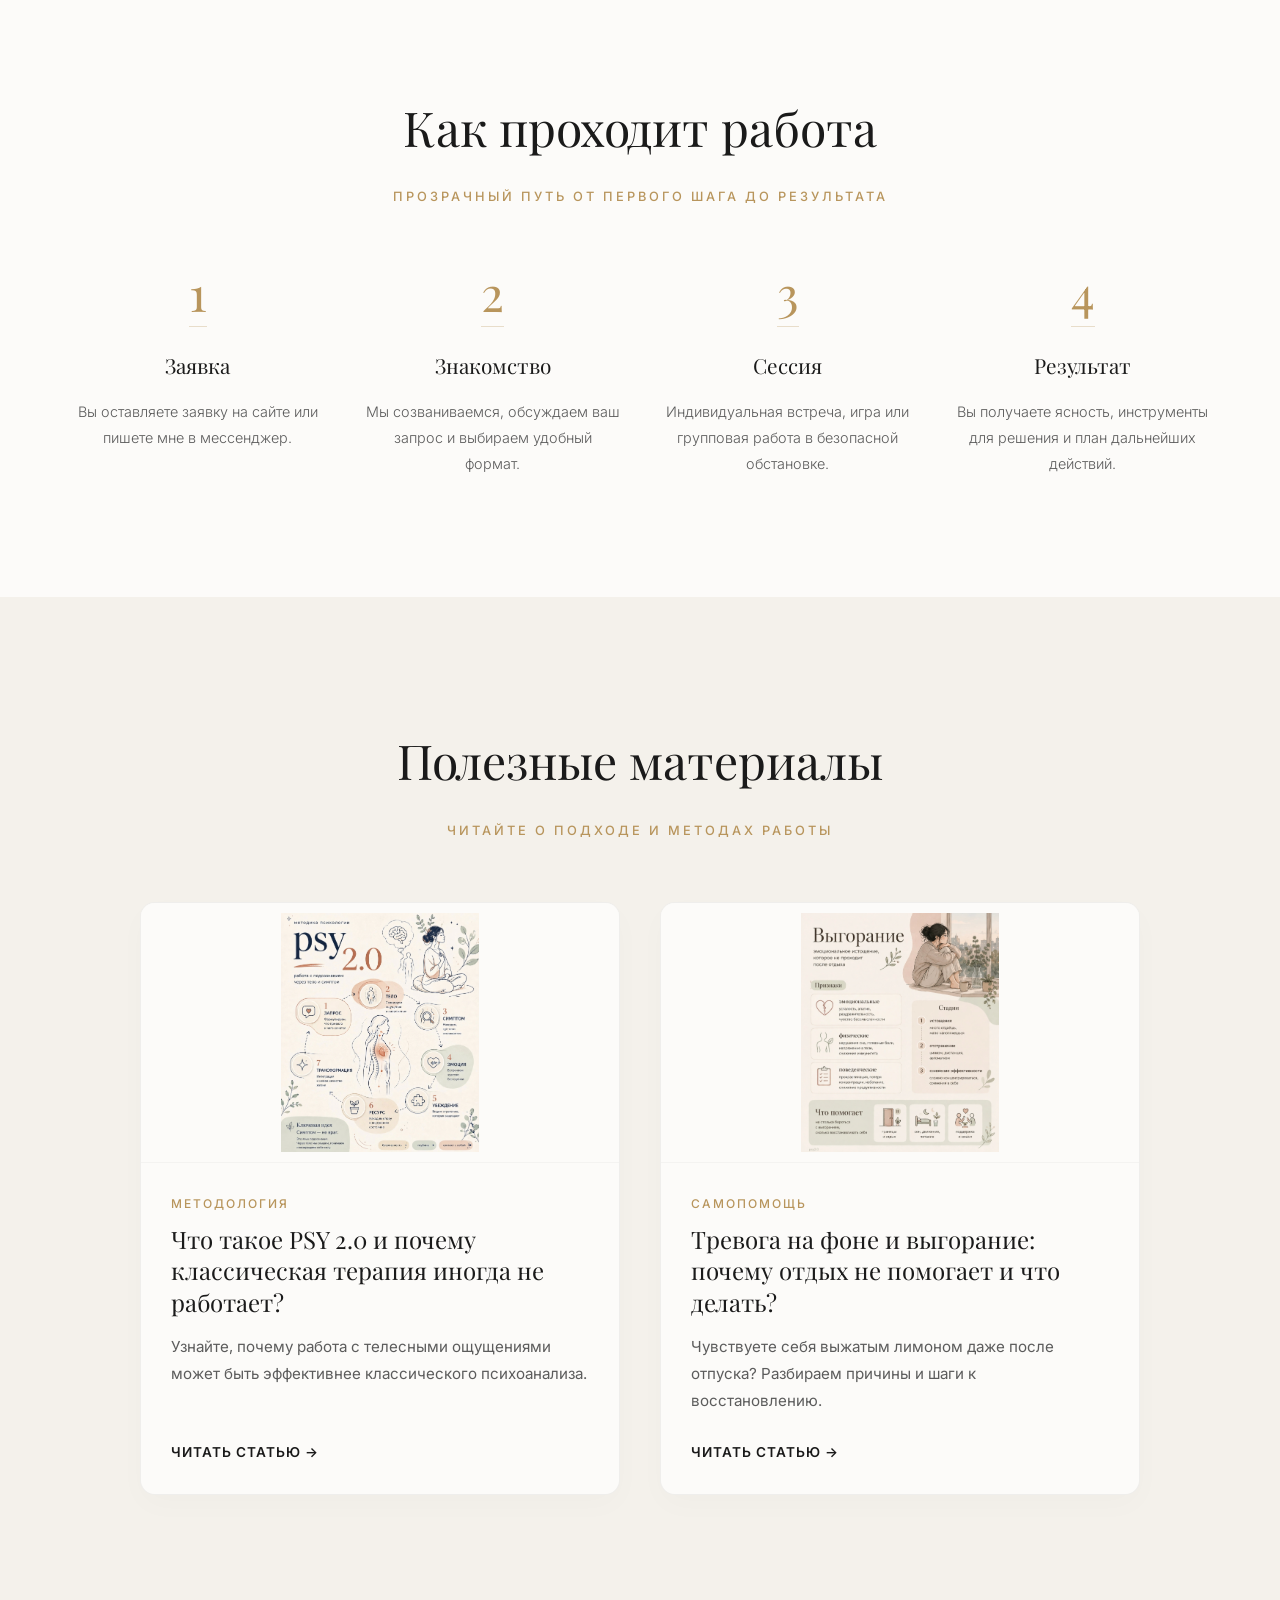
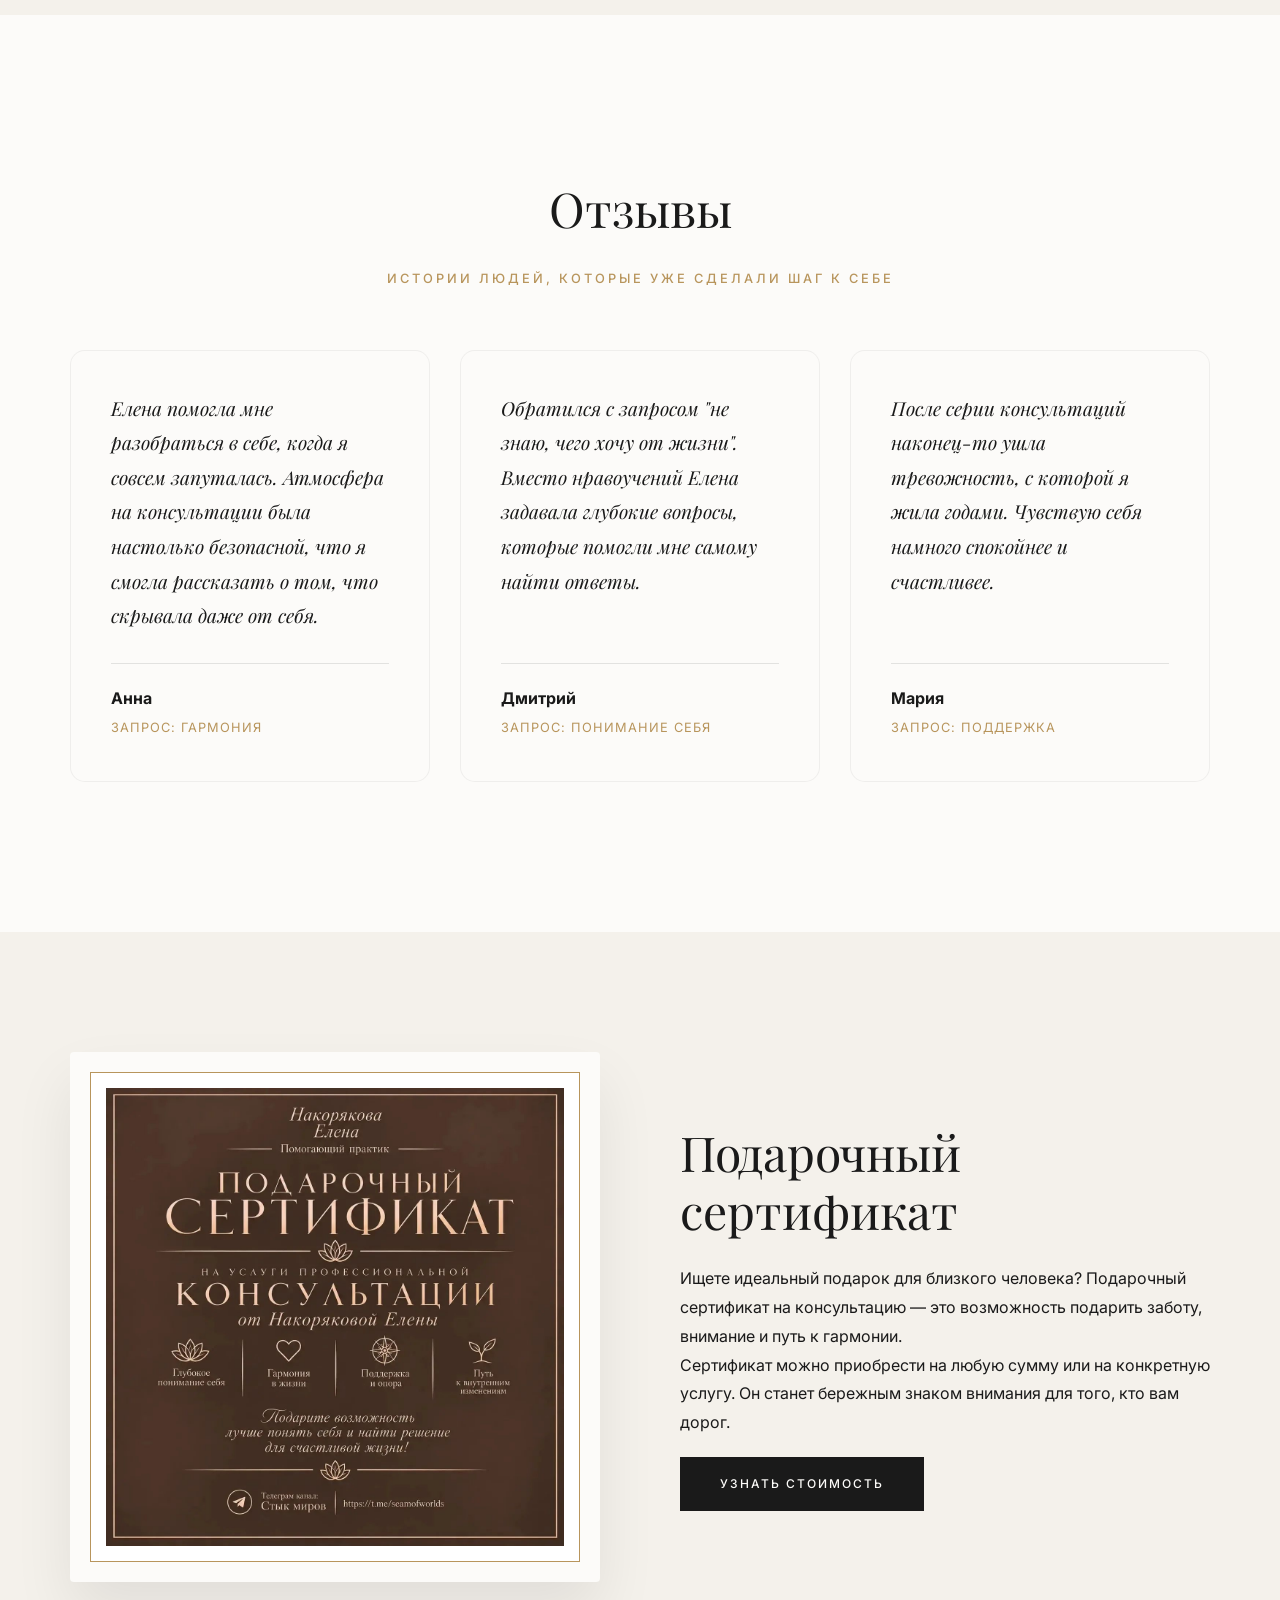
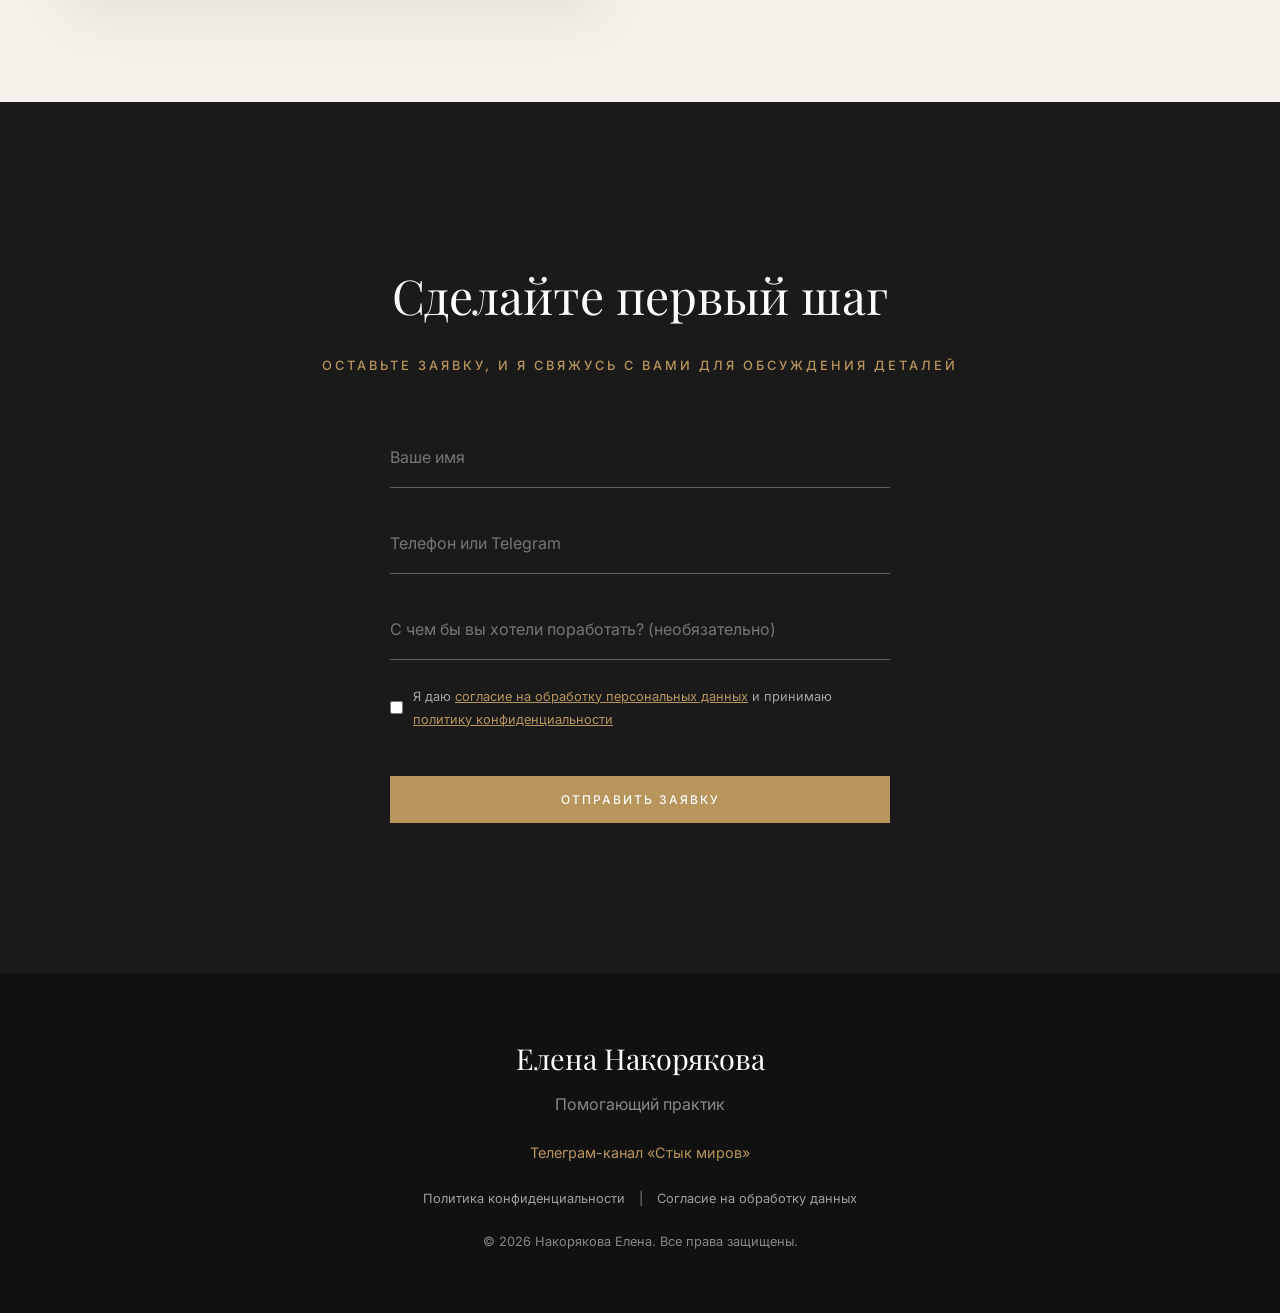
==== commit d7efc087: "Update print statement from 'Hello' to 'Goodbye'" ====
--- a/index.html
+++ b/index.html
@@ -4,6 +4,16 @@
     <meta charset="UTF-8">
     <meta name="viewport" content="width=device-width, initial-scale=1.0">
     <title>Елена Накорякова | Помогающий практик</title>
+    
+    <!-- Логотип для браузера и поисковиков -->
+<link rel="icon" type="image/png" href="logo.png">
+<link rel="apple-touch-icon" href="logo.png">
+
+<!-- Настройки для красивого отображения при отправке ссылки в соцсетях/мессенджерах -->
+<meta property="og:title" content="Елена Накорякова | Помогающий практик">
+<meta property="og:description" content="Бережные консультации, подход psy2.0, гармония и опора.">
+<meta property="og:image" content="https://stykmirov.ru/logo.png">
+<meta property="og:type" content="website">
     
     <link rel="stylesheet" href="style.css">
     
@@ -380,4 +390,4 @@
 
     <script src="script.js"></script>
 </body>
-</html>+</html>
--- a/style.css
+++ b/style.css
@@ -124,10 +124,29 @@
 .blog-card-wrapper { display: grid; grid-template-columns: 1fr 1fr; gap: 40px; max-width: 1000px; margin: 0 auto; }
 .blog-card { background: var(--bg-main); border-radius: 15px; overflow: hidden; text-decoration: none; display: flex; flex-direction: column; transition: all 0.4s ease; border: 1px solid rgba(0,0,0,0.05); box-shadow: 0 10px 30px rgba(0,0,0,0.02); }
 .blog-card:hover { transform: translateY(-8px); box-shadow: 0 20px 40px rgba(184, 149, 92, 0.15); border-color: var(--gold); }
-.blog-card-img { width: 100%; height: 200px; background: var(--text-dark); position: relative; }
-.blog-card-img img { width: 100%; height: 100%; object-fit: cover; }
-.blog-placeholder { width: 100%; height: 100%; display: flex; align-items: center; justify-content: center; background: linear-gradient(135deg, #2c2a29, #1a1a1a); color: var(--gold); }
-.blog-placeholder svg { width: 60px; height: 60px; opacity: 0.7; }
+
+.blog-card-img { 
+    width: 100%; 
+    height: 260px; 
+    background: var(--bg-main);
+    position: relative; 
+    overflow: hidden; 
+    display: flex;
+    align-items: center;
+    justify-content: center;
+    padding: 10px;
+    border-bottom: 1px solid rgba(0,0,0,0.03);
+}
+.blog-card-img img { 
+    width: 100%; 
+    height: 100%; 
+    object-fit: contain;
+    transition: transform 0.4s ease; 
+}
+.blog-card:hover .blog-card-img img { 
+    transform: scale(1.03); 
+}
+
 .blog-card-content { padding: 30px; display: flex; flex-direction: column; flex-grow: 1; }
 .blog-category { color: var(--gold); font-size: 0.75rem; text-transform: uppercase; letter-spacing: 2px; font-weight: 500; margin-bottom: 10px; }
 .blog-card-content h3 { font-size: 1.5rem; margin-bottom: 15px; line-height: 1.3; color: var(--text-dark); }
@@ -139,8 +158,21 @@
 .article-page { padding: 150px 0 100px 0; }
 .article-title { font-size: 3.5rem; line-height: 1.2; margin-bottom: 20px; text-align: left; }
 .article-meta { color: var(--gold); font-size: 0.9rem; text-transform: uppercase; letter-spacing: 1px; margin-bottom: 50px; border-bottom: 1px solid rgba(184, 149, 92, 0.2); padding-bottom: 20px; }
-.article-hero-image { width: 100%; margin-bottom: 50px; border-radius: 10px; overflow: hidden; box-shadow: 0 15px 30px rgba(0,0,0,0.08); }
-.article-hero-image img { width: 100%; height: auto; display: block; object-fit: cover; max-height: 500px; }
+
+/* ИСПРАВЛЕНО: Уменьшаем максимальную ширину картинки и центрируем */
+.article-hero-image { 
+    max-width: 800px; /* Ограничиваем ширину до размера текста */
+    margin: 0 auto 50px auto; /* Центрируем по горизонтали */
+    border-radius: 10px; 
+    overflow: hidden; 
+    box-shadow: 0 15px 30px rgba(0,0,0,0.08); 
+}
+.article-hero-image img { 
+    width: 100%; 
+    height: auto; 
+    display: block; 
+}
+
 .article-content { max-width: 800px; margin: 0 auto; font-size: 1.1rem; color: var(--text-light); }
 .article-content h2 { font-size: 2.2rem; margin: 50px 0 20px 0; text-align: left; color: var(--text-dark); }
 .article-content p { margin-bottom: 20px; }
